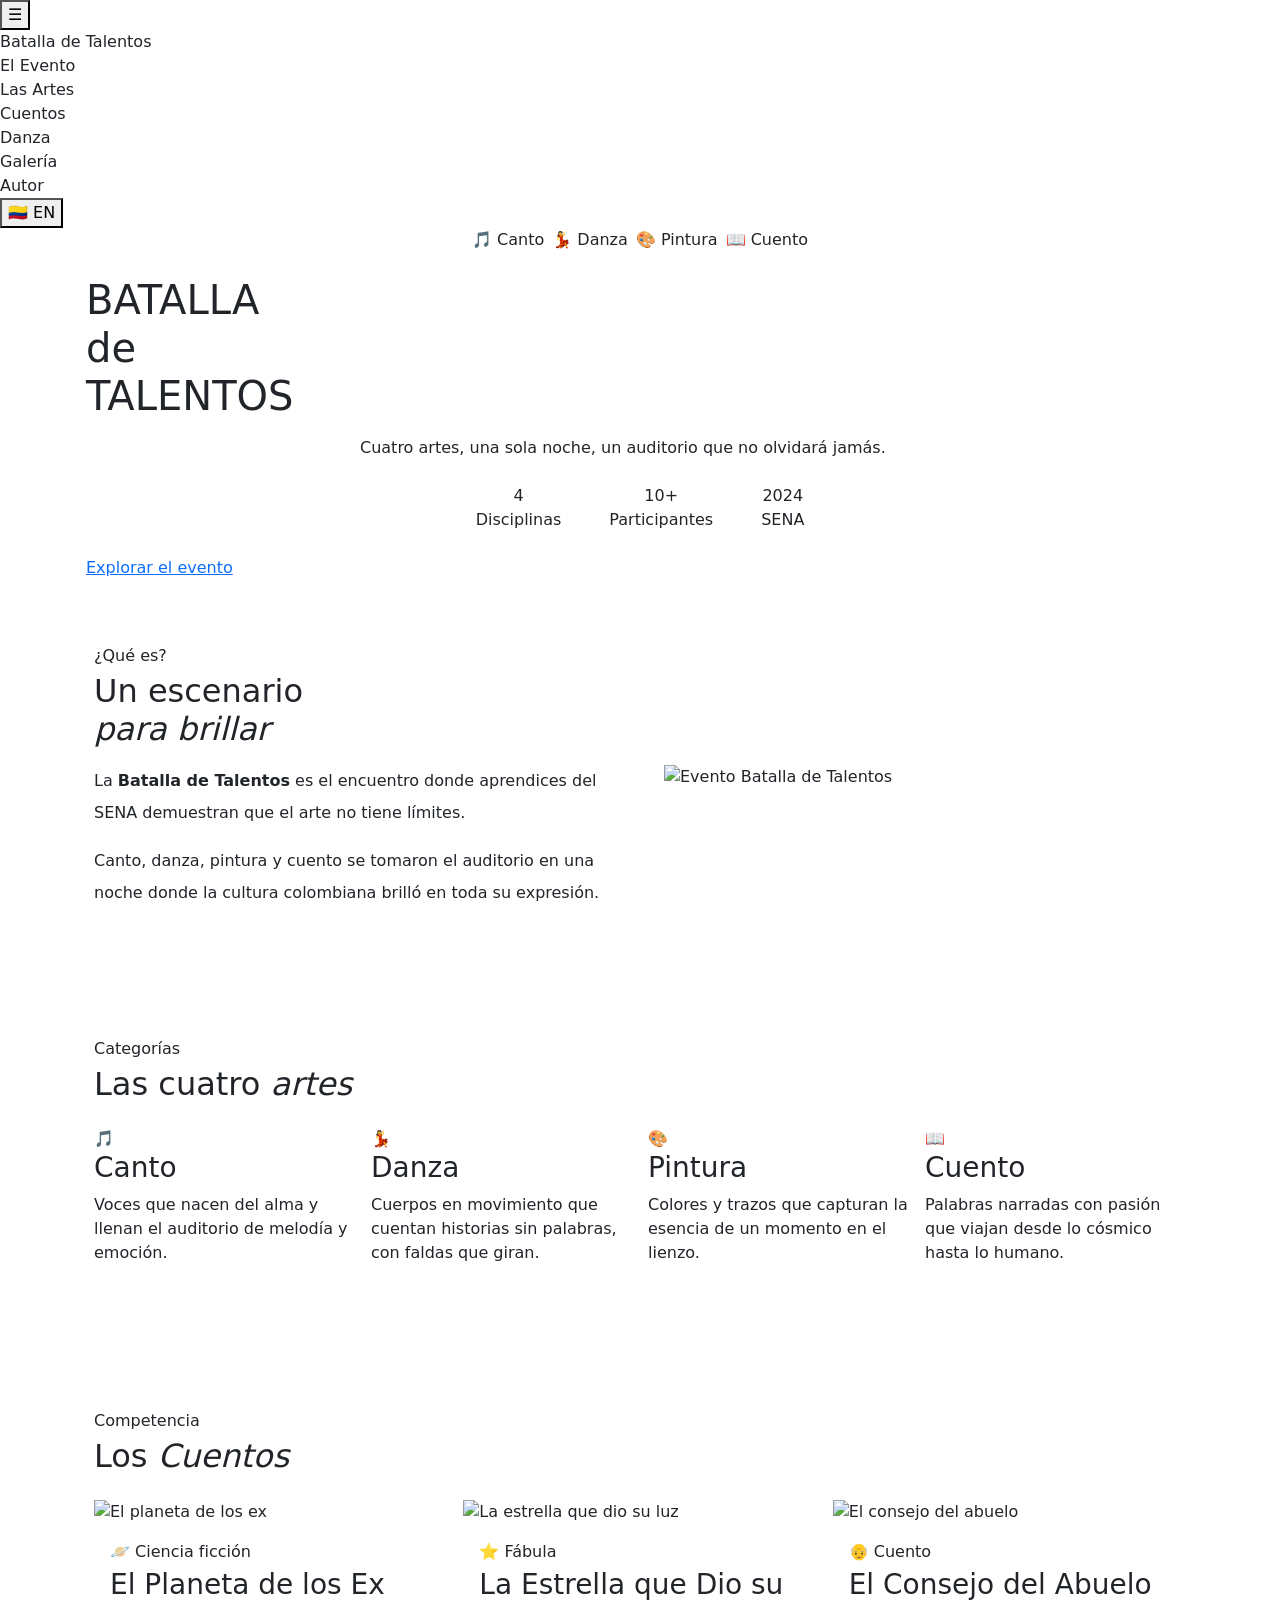
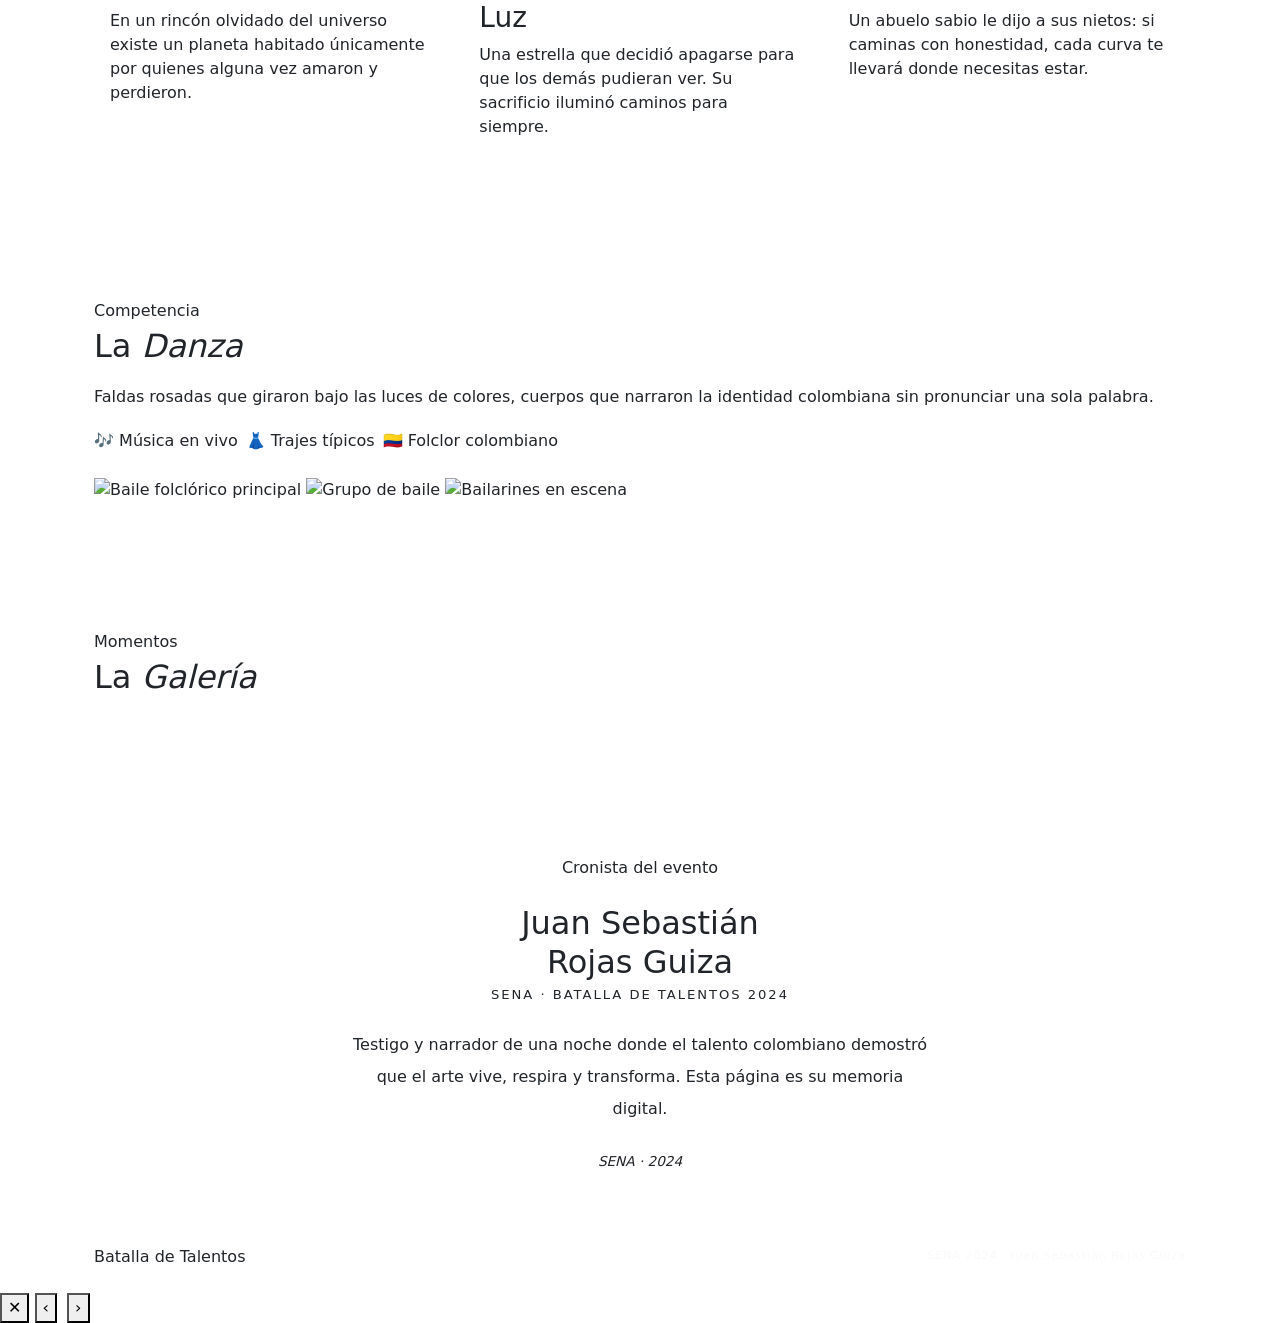
==== index.html @ c94a6a4c "Add initial HTML structure for Batalla de Talentos" ====
<!DOCTYPE html>
<html lang="es">
<head>
  <meta charset="UTF-8" />
  <meta name="viewport" content="width=device-width, initial-scale=1.0" />
  <title>Batalla de Talentos – SENA 2024</title>
  <link href="https://cdn.jsdelivr.net/npm/bootstrap@5.3.3/dist/css/bootstrap.min.css" rel="stylesheet">
  <link href="https://fonts.googleapis.com/css2?family=DM+Serif+Display:ital@0;1&family=DM+Sans:wght@300;400;500;600&display=swap" rel="stylesheet">
  <link rel="stylesheet" href="styles.css">
</head>
<body>

<!-- ══ BOTÓN HAMBURGUESA (móvil) ══ -->
<button class="sidebar-toggler" id="sidebarToggler" aria-label="Abrir menú">☰</button>

<!-- ══ SIDEBAR IZQUIERDO ══ -->
<aside class="sidebar" id="sidebar">
  <div class="sidebar-brand">Batalla <span>de</span> Talentos</div>
  <nav class="sidebar-nav">
    <a class="nav-link nc" href="#evento"><span class="dot"></span><span data-i18n="nav-evento">El Evento</span></a>
    <a class="nav-link nd" href="#artes"><span class="dot"></span><span data-i18n="nav-artes">Las Artes</span></a>
    <a class="nav-link nc" href="#cuentos"><span class="dot"></span><span data-i18n="nav-cuentos">Cuentos</span></a>
    <a class="nav-link nd" href="#baile"><span class="dot"></span><span data-i18n="nav-baile">Danza</span></a>
    <a class="nav-link np" href="#galeria"><span class="dot"></span><span data-i18n="nav-galeria">Galería</span></a>
    <a class="nav-link nc" href="#autor"><span class="dot"></span><span data-i18n="nav-autor">Autor</span></a>
  </nav>
  <!-- Botón de idioma al fondo del sidebar -->
  <button class="lang-btn" id="langBtn" title="Switch language">
    <span class="lang-flag">🇨🇴</span>
    <span class="lang-label" id="langLabel">EN</span>
  </button>
</aside>

<!-- ══ HERO ══ -->
<section class="hero">
  <div class="hero-blob blob-1"></div>
  <div class="hero-blob blob-2"></div>
  <div class="hero-blob blob-3"></div>
  <div class="hero-blob blob-4"></div>
  <div class="hero-inner container-xl px-3">
    <div class="hero-badges d-flex flex-wrap justify-content-center gap-2 mb-4">
      <span class="badge-art ba-canto">🎵 <span data-i18n="badge-canto">Canto</span></span>
      <span class="badge-art ba-danza">💃 <span data-i18n="badge-danza">Danza</span></span>
      <span class="badge-art ba-pintura">🎨 <span data-i18n="badge-pintura">Pintura</span></span>
      <span class="badge-art ba-cuento">📖 <span data-i18n="badge-cuento">Cuento</span></span>
    </div>
    <h1 class="hero-title mb-3">
      <span class="ht-batalla d-block" data-i18n="hero-batalla">BATALLA</span>
      <span class="ht-de d-block" data-i18n="hero-de">de</span>
      <span class="ht-talentos d-block" data-i18n="hero-talentos">TALENTOS</span>
    </h1>
    <p class="hero-sub mx-auto mb-4" style="max-width:560px;" data-i18n="hero-sub">
      Cuatro artes, una sola noche, un auditorio que no olvidará jamás.
    </p>
    <div class="d-flex justify-content-center gap-4 gap-md-5 flex-wrap mb-4">
      <div class="stat text-center">
        <div class="stat-num text-canto">4</div>
        <div class="stat-label" data-i18n="stat-disciplinas">Disciplinas</div>
      </div>
      <div class="stat text-center">
        <div class="stat-num text-danza">10+</div>
        <div class="stat-label" data-i18n="stat-participantes">Participantes</div>
      </div>
      <div class="stat text-center">
        <div class="stat-num text-cuento">2024</div>
        <div class="stat-label">SENA</div>
      </div>
    </div>
    <a href="#evento" class="btn-hero" data-i18n="btn-explorar">Explorar el evento</a>
  </div>
</section>

<!-- ══ EVENTO ══ -->
<section id="evento" class="bg-evento py-5 py-lg-6">
  <div class="container-xl px-3 px-md-4 py-3">
    <div class="stripe-wrap stripe-canto">
      <div class="stripe-bar"></div>
      <div class="flex-grow-1 min-w-0">
        <div class="row align-items-center g-4 g-lg-5">
          <div class="col-12 col-md-6">
            <p class="sec-label text-canto mb-1" data-i18n="evento-label">¿Qué es?</p>
            <h2 class="sec-title mb-3" data-i18n="evento-title">Un escenario<br><em class="text-canto">para brillar</em></h2>
            <p class="text-tinta lh-lg mb-3" data-i18n="evento-p1">La <strong class="text-papel">Batalla de Talentos</strong> es el encuentro donde aprendices del SENA demuestran que el arte no tiene límites.</p>
            <p class="text-tinta lh-lg mb-0" data-i18n="evento-p2">Canto, danza, pintura y cuento se tomaron el auditorio en una noche donde la cultura colombiana brilló en toda su expresión.</p>
          </div>
          <div class="col-12 col-md-6">
            <div class="about-img-wrap">
              <img id="about-img" src="" alt="Evento Batalla de Talentos" />
            </div>
          </div>
        </div>
      </div>
    </div>
  </div>
</section>

<div class="art-sep"></div>

<!-- ══ LAS 4 ARTES ══ -->
<section id="artes" class="bg-artes py-5 py-lg-6">
  <div class="container-xl px-3 px-md-4 py-3">
    <div class="stripe-wrap stripe-danza">
      <div class="stripe-bar"></div>
      <div class="flex-grow-1 min-w-0">
        <p class="sec-label text-danza mb-1" data-i18n="artes-label">Categorías</p>
        <h2 class="sec-title mb-4" data-i18n="artes-title">Las cuatro <em class="text-danza">artes</em></h2>
        <div class="row g-3">
          <div class="col-6 col-lg-3">
            <div class="arte-card ac-canto">
              <span class="arte-icon">🎵</span>
              <h3 class="text-canto" data-i18n="arte-canto-h">Canto</h3>
              <p data-i18n="arte-canto-p">Voces que nacen del alma y llenan el auditorio de melodía y emoción.</p>
            </div>
          </div>
          <div class="col-6 col-lg-3">
            <div class="arte-card ac-danza">
              <span class="arte-icon">💃</span>
              <h3 class="text-danza" data-i18n="arte-danza-h">Danza</h3>
              <p data-i18n="arte-danza-p">Cuerpos en movimiento que cuentan historias sin palabras, con faldas que giran.</p>
            </div>
          </div>
          <div class="col-6 col-lg-3">
            <div class="arte-card ac-pintura">
              <span class="arte-icon">🎨</span>
              <h3 class="text-pintura" data-i18n="arte-pintura-h">Pintura</h3>
              <p data-i18n="arte-pintura-p">Colores y trazos que capturan la esencia de un momento en el lienzo.</p>
            </div>
          </div>
          <div class="col-6 col-lg-3">
            <div class="arte-card ac-cuento">
              <span class="arte-icon">📖</span>
              <h3 class="text-cuento" data-i18n="arte-cuento-h">Cuento</h3>
              <p data-i18n="arte-cuento-p">Palabras narradas con pasión que viajan desde lo cósmico hasta lo humano.</p>
            </div>
          </div>
        </div>
      </div>
    </div>
  </div>
</section>

<div class="art-sep"></div>

<!-- ══ CUENTOS ══ -->
<section id="cuentos" class="bg-cuentos py-5 py-lg-6">
  <div class="container-xl px-3 px-md-4 py-3">
    <div class="stripe-wrap stripe-cuento">
      <div class="stripe-bar"></div>
      <div class="flex-grow-1 min-w-0">
        <p class="sec-label text-cuento mb-1" data-i18n="cuentos-label">Competencia</p>
        <h2 class="sec-title mb-4" data-i18n="cuentos-title">Los <em class="text-cuento">Cuentos</em></h2>
        <div class="row g-3">
          <div class="col-12 col-md-4">
            <div class="cuento-card h-100">
              <img id="c1" src="" alt="El planeta de los ex" />
              <div class="p-3">
                <div class="cuento-tag mb-1" data-i18n="c1-tag">🪐 Ciencia ficción</div>
                <h3 class="mb-2" data-i18n="c1-title">El Planeta de los Ex</h3>
                <p data-i18n="c1-p">En un rincón olvidado del universo existe un planeta habitado únicamente por quienes alguna vez amaron y perdieron.</p>
              </div>
            </div>
          </div>
          <div class="col-12 col-md-4">
            <div class="cuento-card h-100">
              <img id="c2" src="" alt="La estrella que dio su luz" />
              <div class="p-3">
                <div class="cuento-tag mb-1" data-i18n="c2-tag">⭐ Fábula</div>
                <h3 class="mb-2" data-i18n="c2-title">La Estrella que Dio su Luz</h3>
                <p data-i18n="c2-p">Una estrella que decidió apagarse para que los demás pudieran ver. Su sacrificio iluminó caminos para siempre.</p>
              </div>
            </div>
          </div>
          <div class="col-12 col-md-4">
            <div class="cuento-card h-100">
              <img id="c3" src="" alt="El consejo del abuelo" />
              <div class="p-3">
                <div class="cuento-tag mb-1" data-i18n="c3-tag">👴 Cuento</div>
                <h3 class="mb-2" data-i18n="c3-title">El Consejo del Abuelo</h3>
                <p data-i18n="c3-p">Un abuelo sabio le dijo a sus nietos: si caminas con honestidad, cada curva te llevará donde necesitas estar.</p>
              </div>
            </div>
          </div>
        </div>
      </div>
    </div>
  </div>
</section>

<div class="art-sep"></div>

<!-- ══ BAILE / DANZA ══ -->
<section id="baile" class="bg-baile py-5 py-lg-6">
  <div class="container-xl px-3 px-md-4 py-3">
    <div class="stripe-wrap stripe-danza">
      <div class="stripe-bar"></div>
      <div class="flex-grow-1 min-w-0">
        <p class="sec-label text-danza mb-1" data-i18n="baile-label">Competencia</p>
        <h2 class="sec-title mb-3" data-i18n="baile-title">La <em class="text-danza">Danza</em></h2>
        <p class="text-tinta lh-lg mb-3" data-i18n="baile-p">Faldas rosadas que giraron bajo las luces de colores, cuerpos que narraron la identidad colombiana sin pronunciar una sola palabra.</p>
        <div class="d-flex flex-wrap gap-2 mb-4">
          <span class="tag-art" data-i18n="baile-tag1">🎶 Música en vivo</span>
          <span class="tag-art" data-i18n="baile-tag2">👗 Trajes típicos</span>
          <span class="tag-art" data-i18n="baile-tag3">🇨🇴 Folclor colombiano</span>
        </div>
        <div class="baile-mosaic">
          <img class="bm-main" id="b1" src="" alt="Baile folclórico principal" />
          <img class="bm-sm"   id="b2" src="" alt="Grupo de baile" />
          <img class="bm-sm"   id="b3" src="" alt="Bailarines en escena" />
        </div>
      </div>
    </div>
  </div>
</section>

<div class="art-sep"></div>

<!-- ══ GALERÍA ══ -->
<section id="galeria" class="bg-galeria py-5 py-lg-6">
  <div class="container-xl px-3 px-md-4 py-3 mb-4">
    <div class="stripe-wrap stripe-pintura">
      <div class="stripe-bar"></div>
      <div class="flex-grow-1">
        <p class="sec-label text-pintura mb-1" data-i18n="galeria-label">Momentos</p>
        <h2 class="sec-title" data-i18n="galeria-title">La <em class="text-pintura">Galería</em></h2>
      </div>
    </div>
  </div>
  <div class="galeria-grid px-2 px-md-4" id="galeria-grid" style="max-width:1400px;margin:0 auto;"></div>
</section>

<div class="art-sep"></div>

<!-- ══ AUTOR ══ -->
<section id="autor" class="bg-autor py-5 py-lg-6 text-center">
  <div class="container-xl px-3">
    <div class="mx-auto" style="max-width:580px;">
      <div class="autor-palette mb-3">
        <div class="ap" style="background:var(--canto)"></div>
        <div class="ap" style="background:var(--danza)"></div>
        <div class="ap" style="background:var(--pintura)"></div>
        <div class="ap" style="background:var(--cuento)"></div>
      </div>
      <div class="autor-badge mb-4" data-i18n="autor-badge">Cronista del evento</div>
      <h2 class="autor-name mb-1">Juan Sebastián<br>Rojas Guiza</h2>
      <p class="text-canto mb-4" style="font-size:.82rem;letter-spacing:.15em;text-transform:uppercase;">SENA · Batalla de Talentos 2024</p>
      <p class="text-tinta lh-lg mb-4" data-i18n="autor-p">Testigo y narrador de una noche donde el talento colombiano demostró que el arte vive, respira y transforma. Esta página es su memoria digital.</p>
      <div class="autor-sep">
        <span class="as-line" style="background:var(--canto)"></span>
        <em class="font-display-italic text-tinta" style="font-size:.85rem;">SENA · 2024</em>
        <span class="as-line" style="background:var(--danza)"></span>
      </div>
    </div>
  </div>
</section>

<!-- ══ FOOTER ══ -->
<footer class="site-footer py-4">
  <div class="container-xl px-3 px-md-4 d-flex align-items-center justify-content-between flex-wrap gap-3">
    <span class="footer-logo">Batalla de Talentos</span>
    <div class="d-flex gap-2">
      <span class="footer-dot" style="background:var(--canto);opacity:.6"></span>
      <span class="footer-dot" style="background:var(--danza);opacity:.6"></span>
      <span class="footer-dot" style="background:var(--pintura);opacity:.6"></span>
      <span class="footer-dot" style="background:var(--cuento);opacity:.6"></span>
    </div>
    <span style="font-size:.7rem;color:rgba(232,224,213,.2);letter-spacing:.08em;">SENA 2024 · Juan Sebastián Rojas Guiza</span>
  </div>
</footer>

<!-- ══ LIGHTBOX ══ -->
<div class="lightbox" id="lightbox">
  <button class="lb-close" id="lb-close">✕</button>
  <button class="lb-nav lb-prev" id="lb-prev">‹</button>
  <img id="lb-img" src="" alt="" />
  <button class="lb-nav lb-next" id="lb-next">›</button>
</div>
  <script src="scripts.js"></script>
  <script>
    // Sidebar móvil
    const toggler = document.getElementById('sidebarToggler');
    const sidebar = document.getElementById('sidebar');
    toggler.addEventListener('click', () => sidebar.classList.toggle('open'));
    // Cierra el sidebar al hacer clic en un enlace (móvil)
    sidebar.querySelectorAll('.nav-link').forEach(link => {
      link.addEventListener('click', () => sidebar.classList.remove('open'));
    });
  </script>
</body>
  </html>
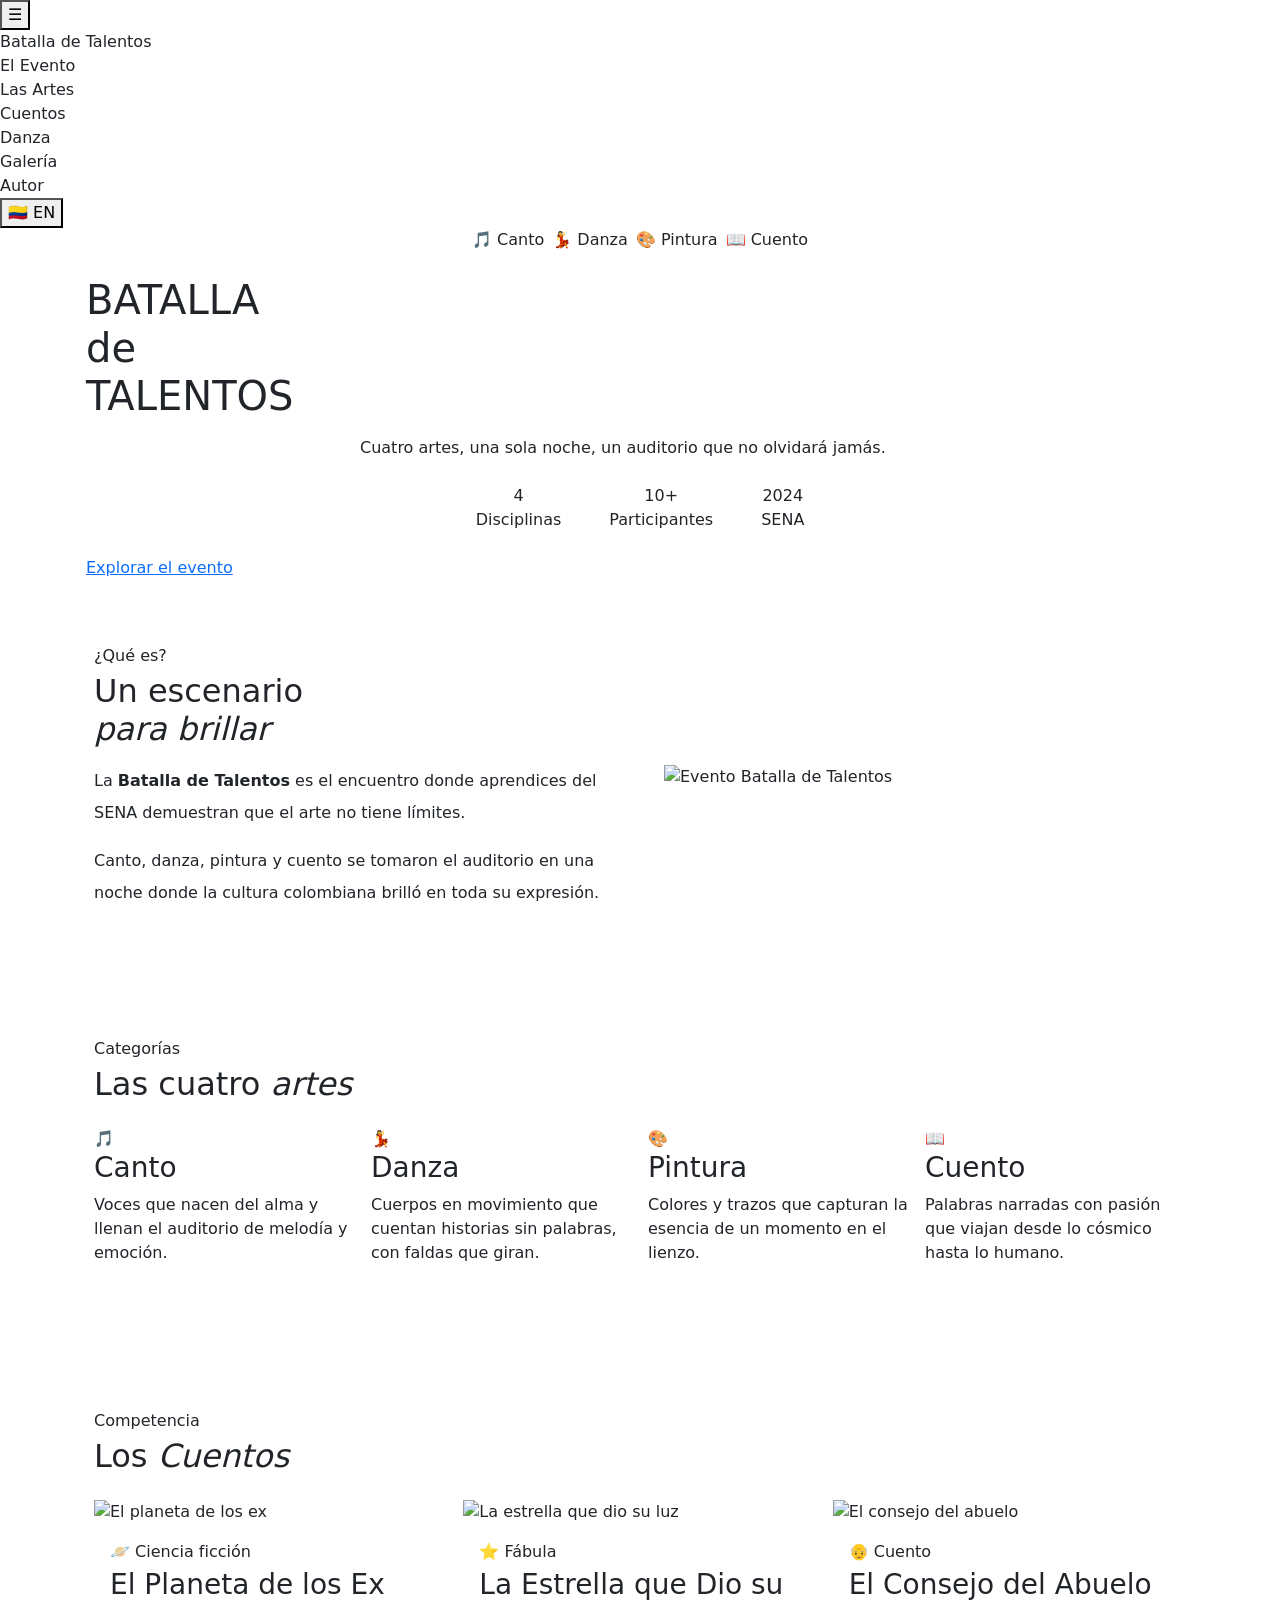
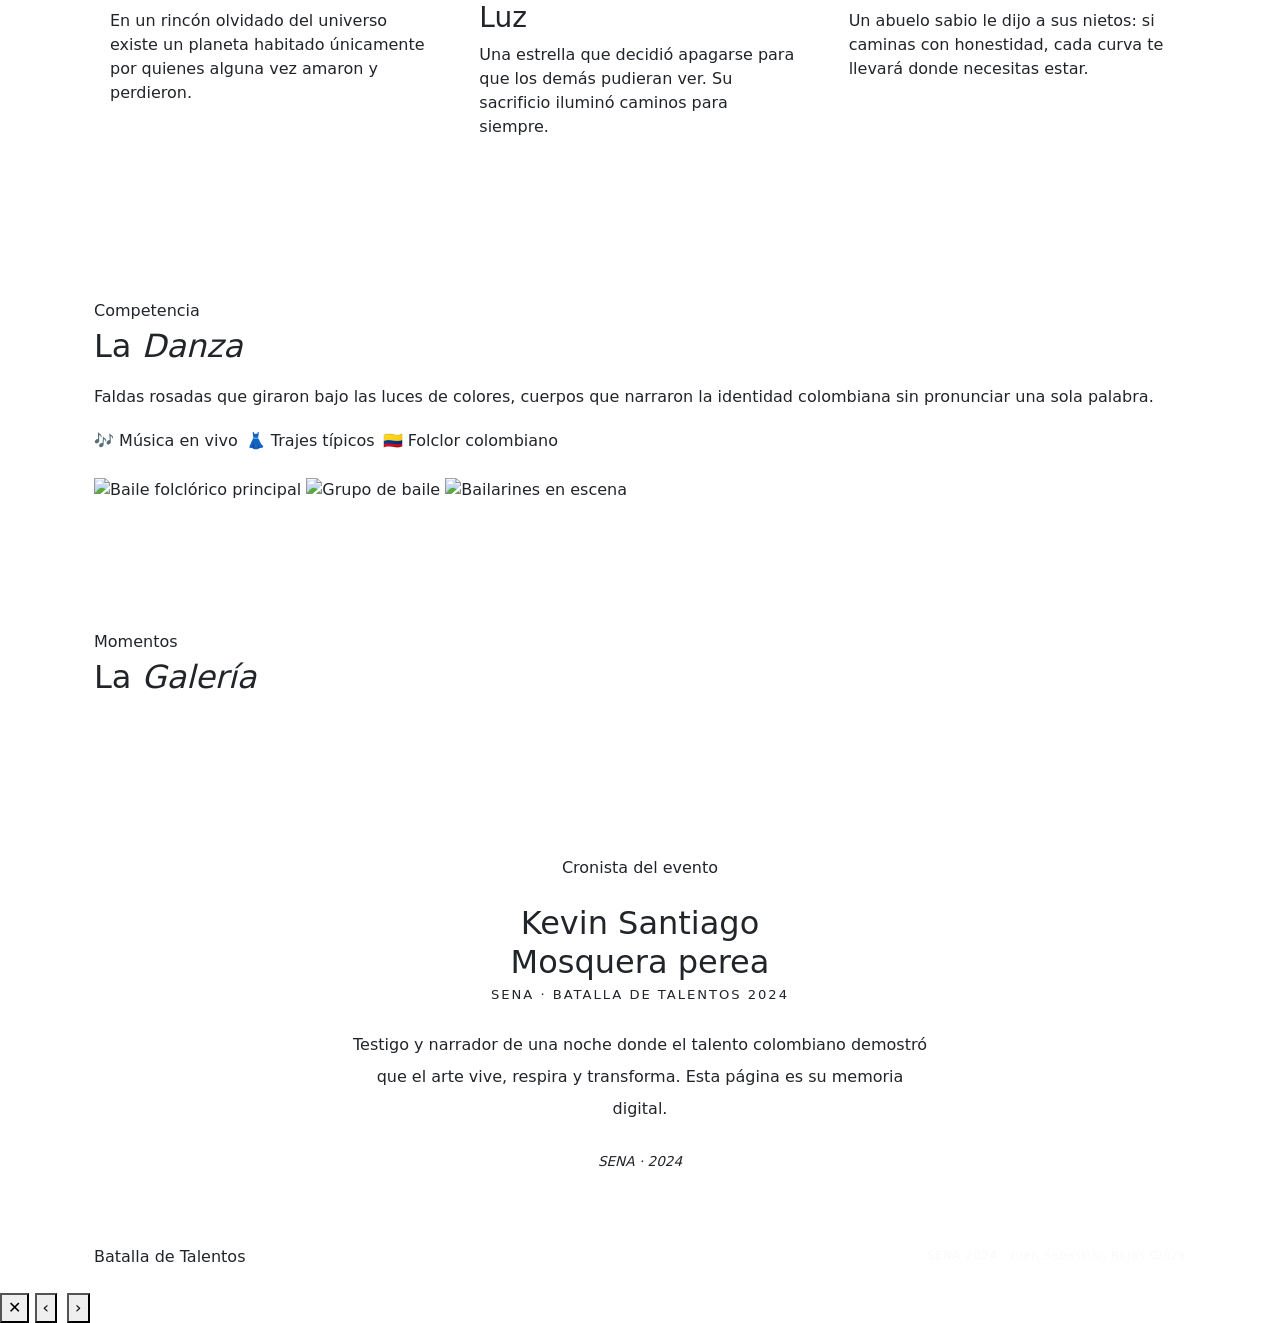
==== commit 8b536b46: "Replace 'Hello World' with 'Goodbye World'" ====
--- a/index.html
+++ b/index.html
@@ -6,7 +6,7 @@
   <title>Batalla de Talentos – SENA 2024</title>
   <link href="https://cdn.jsdelivr.net/npm/bootstrap@5.3.3/dist/css/bootstrap.min.css" rel="stylesheet">
   <link href="https://fonts.googleapis.com/css2?family=DM+Serif+Display:ital@0;1&family=DM+Sans:wght@300;400;500;600&display=swap" rel="stylesheet">
-  <link rel="stylesheet" href="styles.css">
+  <link rel="stylesheet" href="css\styles.css">
 </head>
 <body>
 
@@ -241,7 +241,7 @@
         <div class="ap" style="background:var(--cuento)"></div>
       </div>
       <div class="autor-badge mb-4" data-i18n="autor-badge">Cronista del evento</div>
-      <h2 class="autor-name mb-1">Juan Sebastián<br>Rojas Guiza</h2>
+      <h2 class="autor-name mb-1">Kevin Santiago<br>Mosquera perea</h2>
       <p class="text-canto mb-4" style="font-size:.82rem;letter-spacing:.15em;text-transform:uppercase;">SENA · Batalla de Talentos 2024</p>
       <p class="text-tinta lh-lg mb-4" data-i18n="autor-p">Testigo y narrador de una noche donde el talento colombiano demostró que el arte vive, respira y transforma. Esta página es su memoria digital.</p>
       <div class="autor-sep">
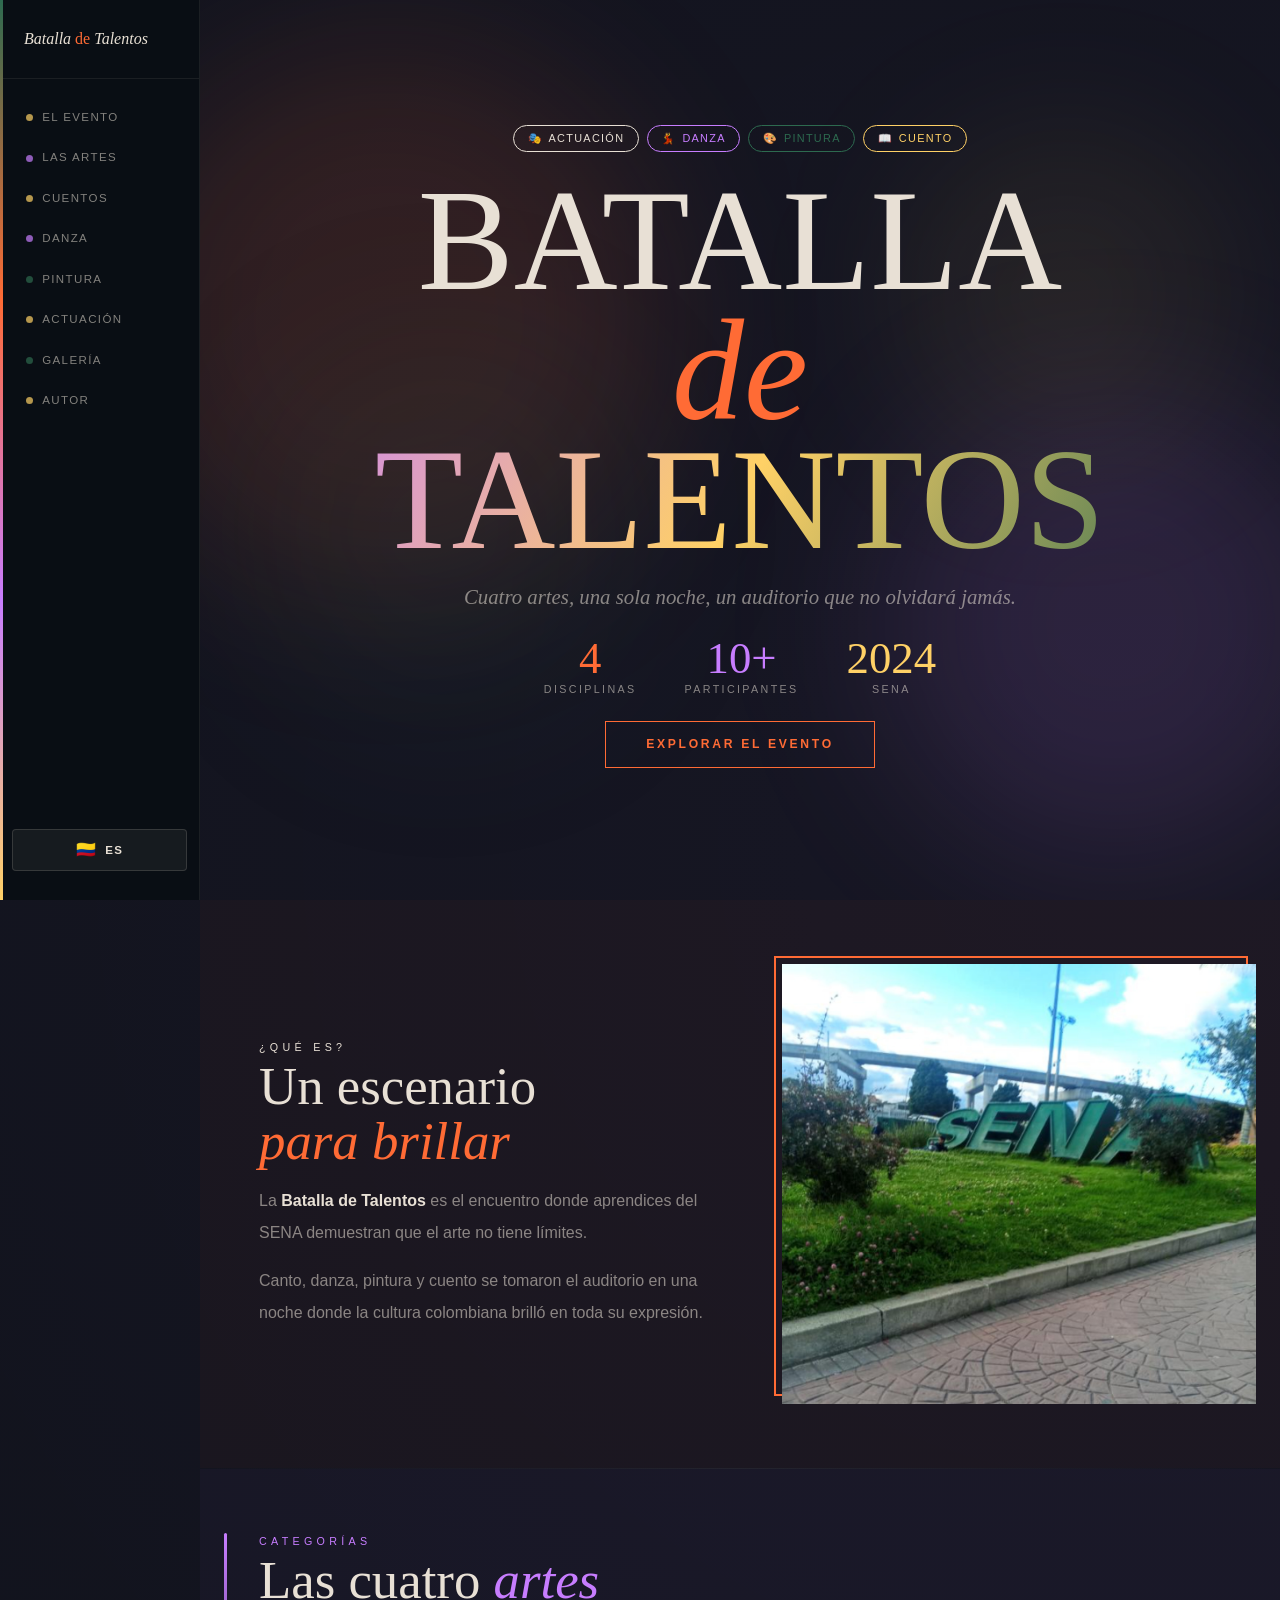
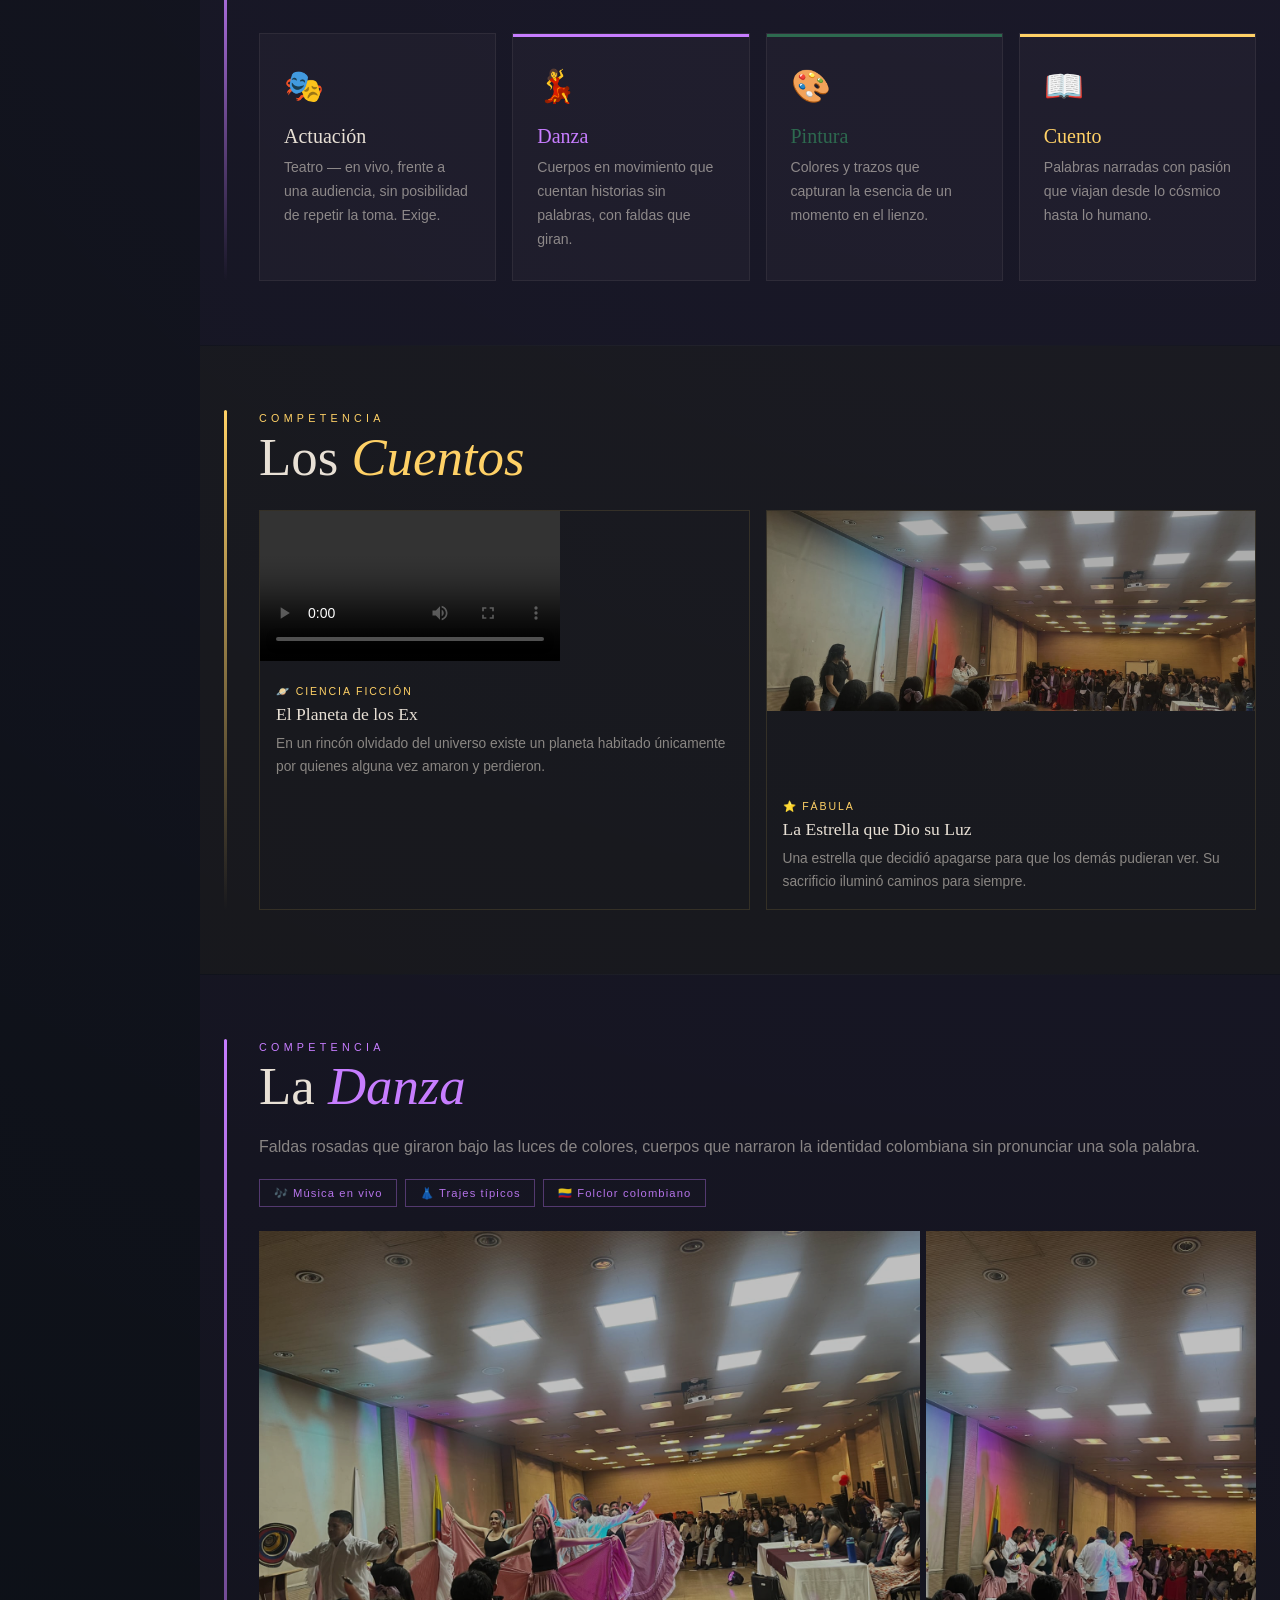
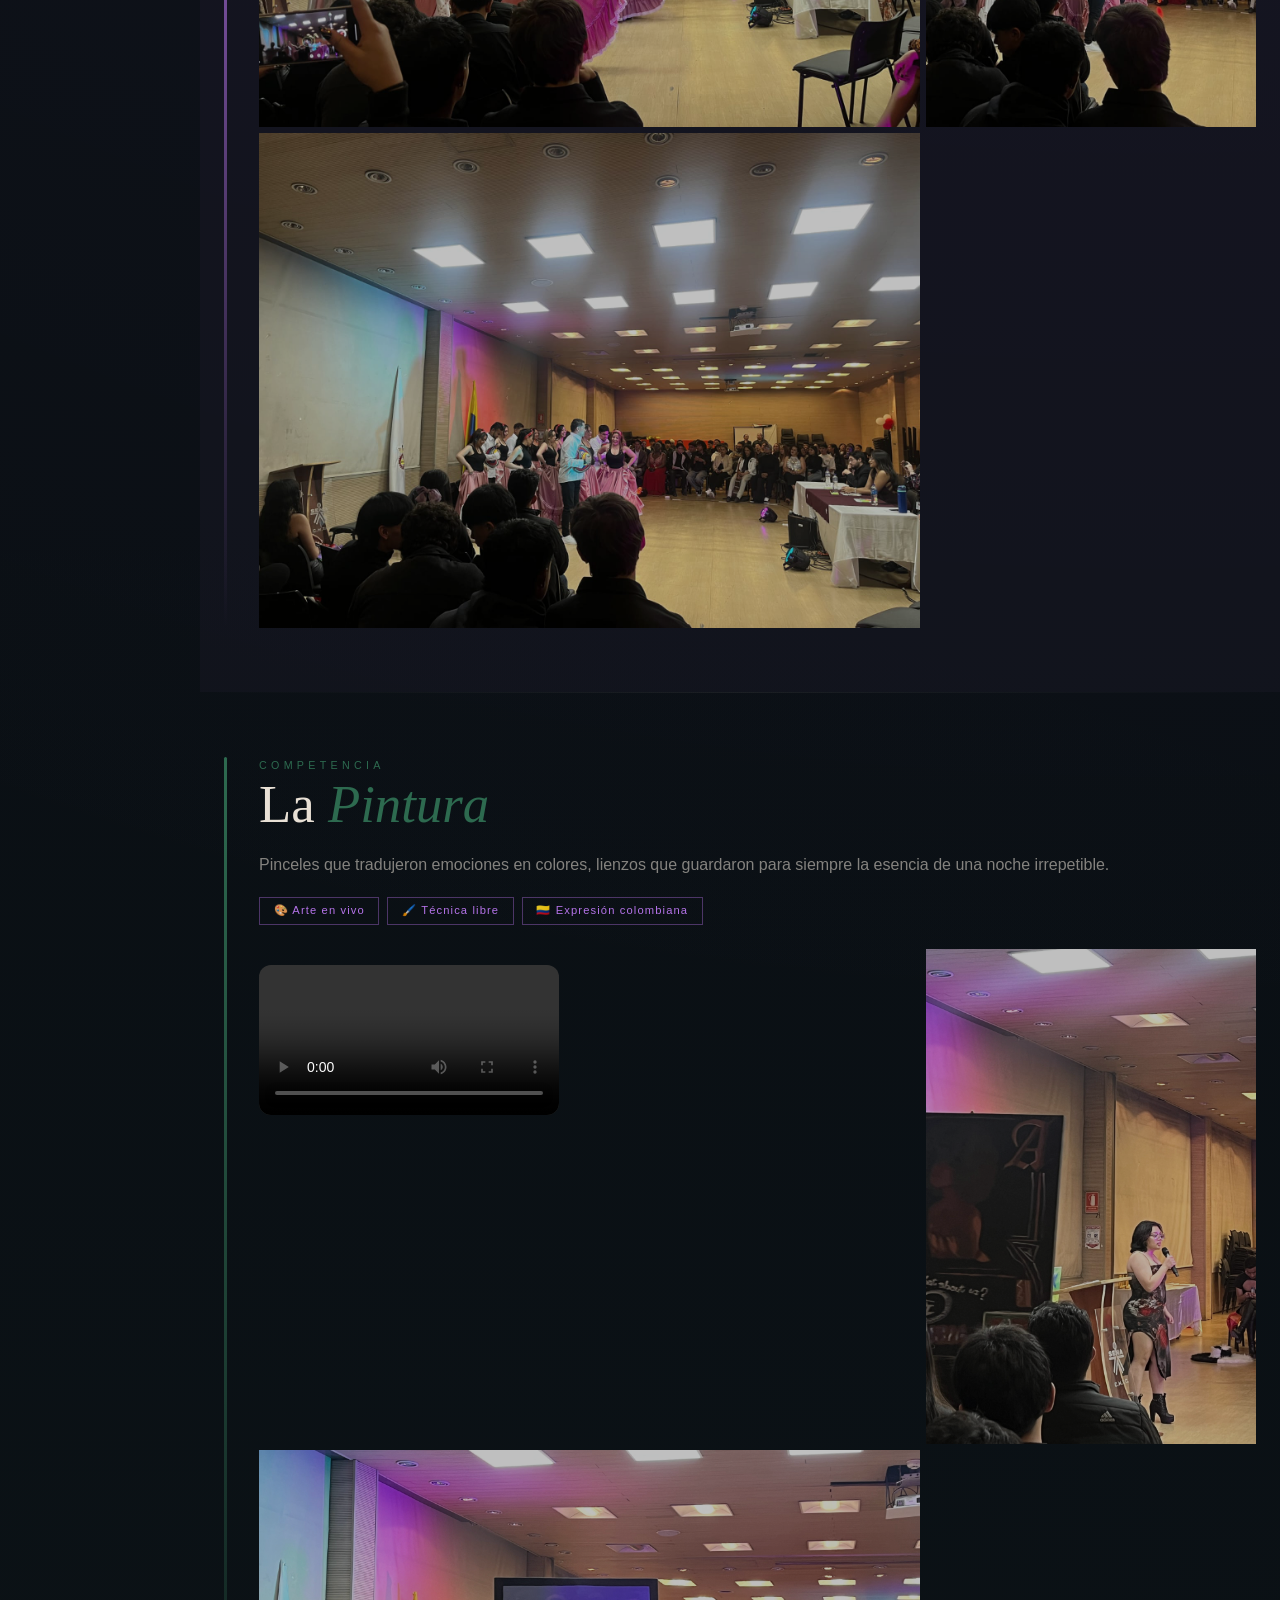
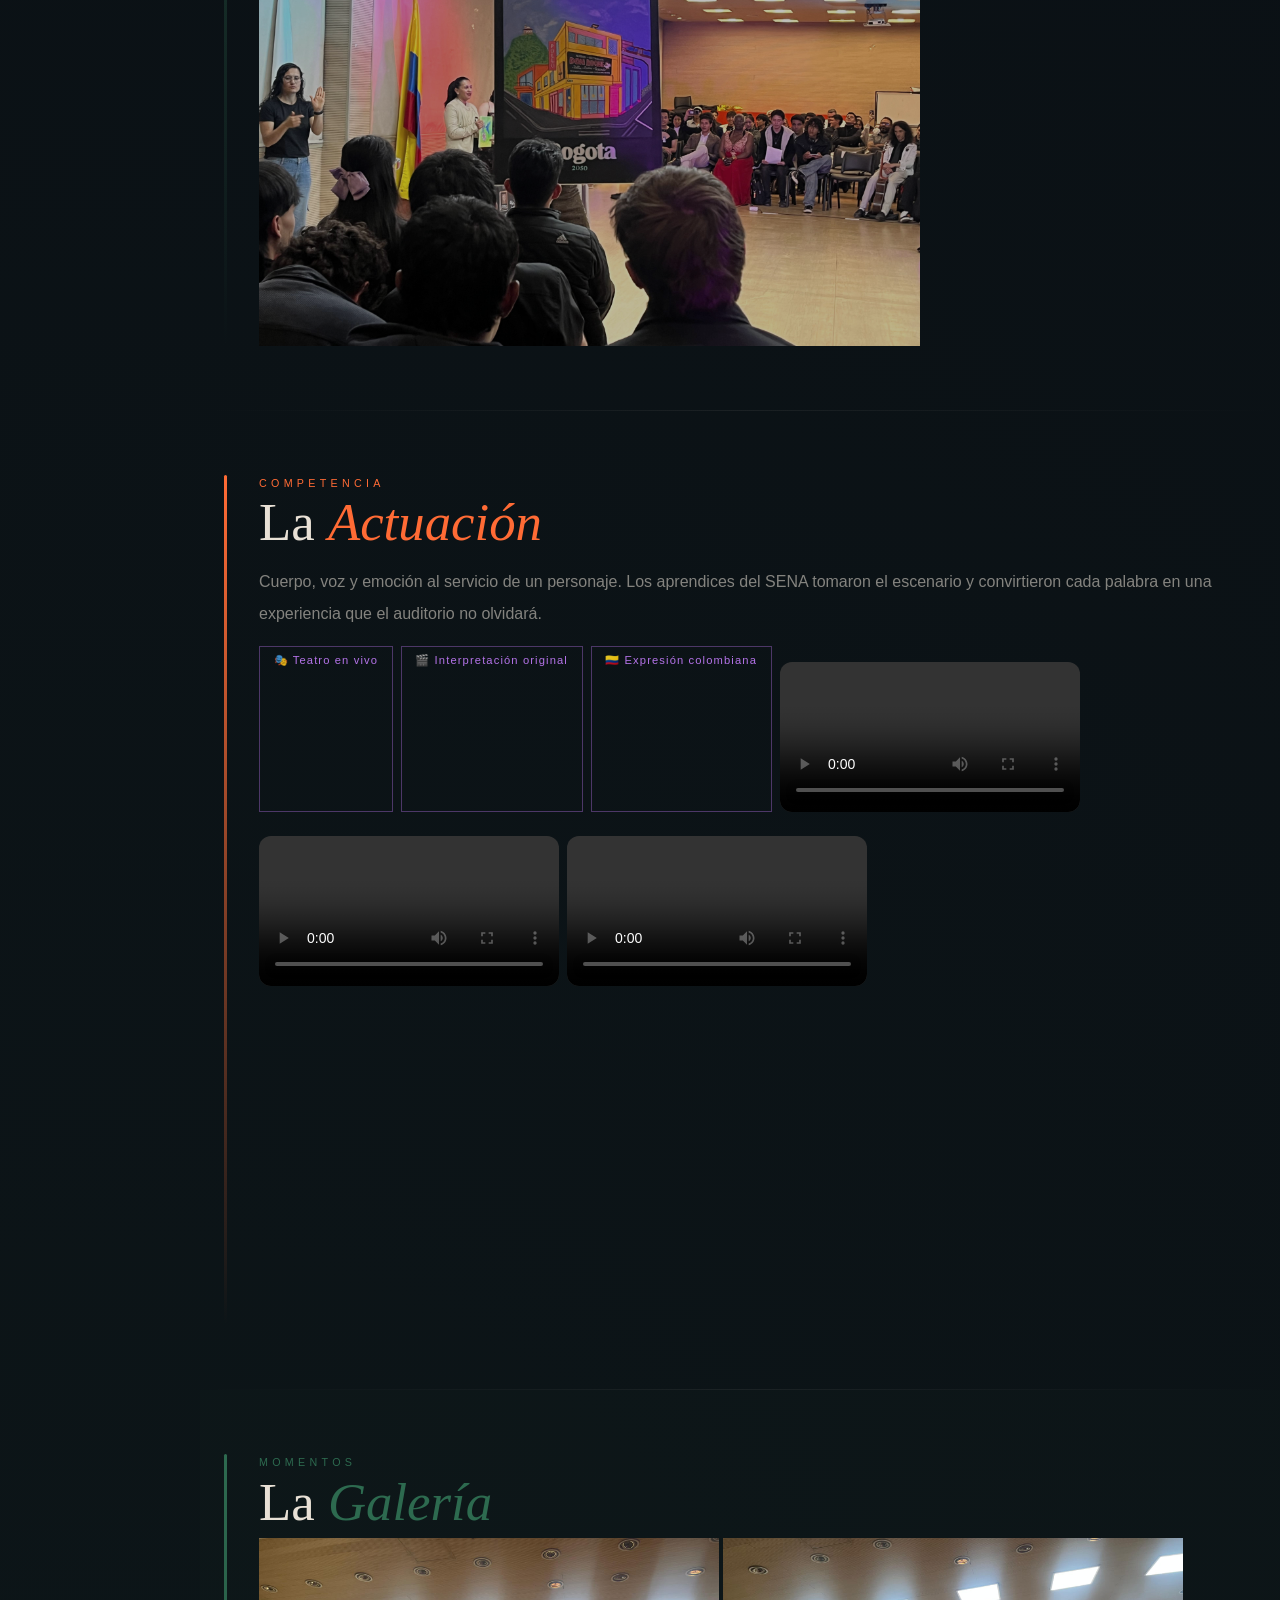
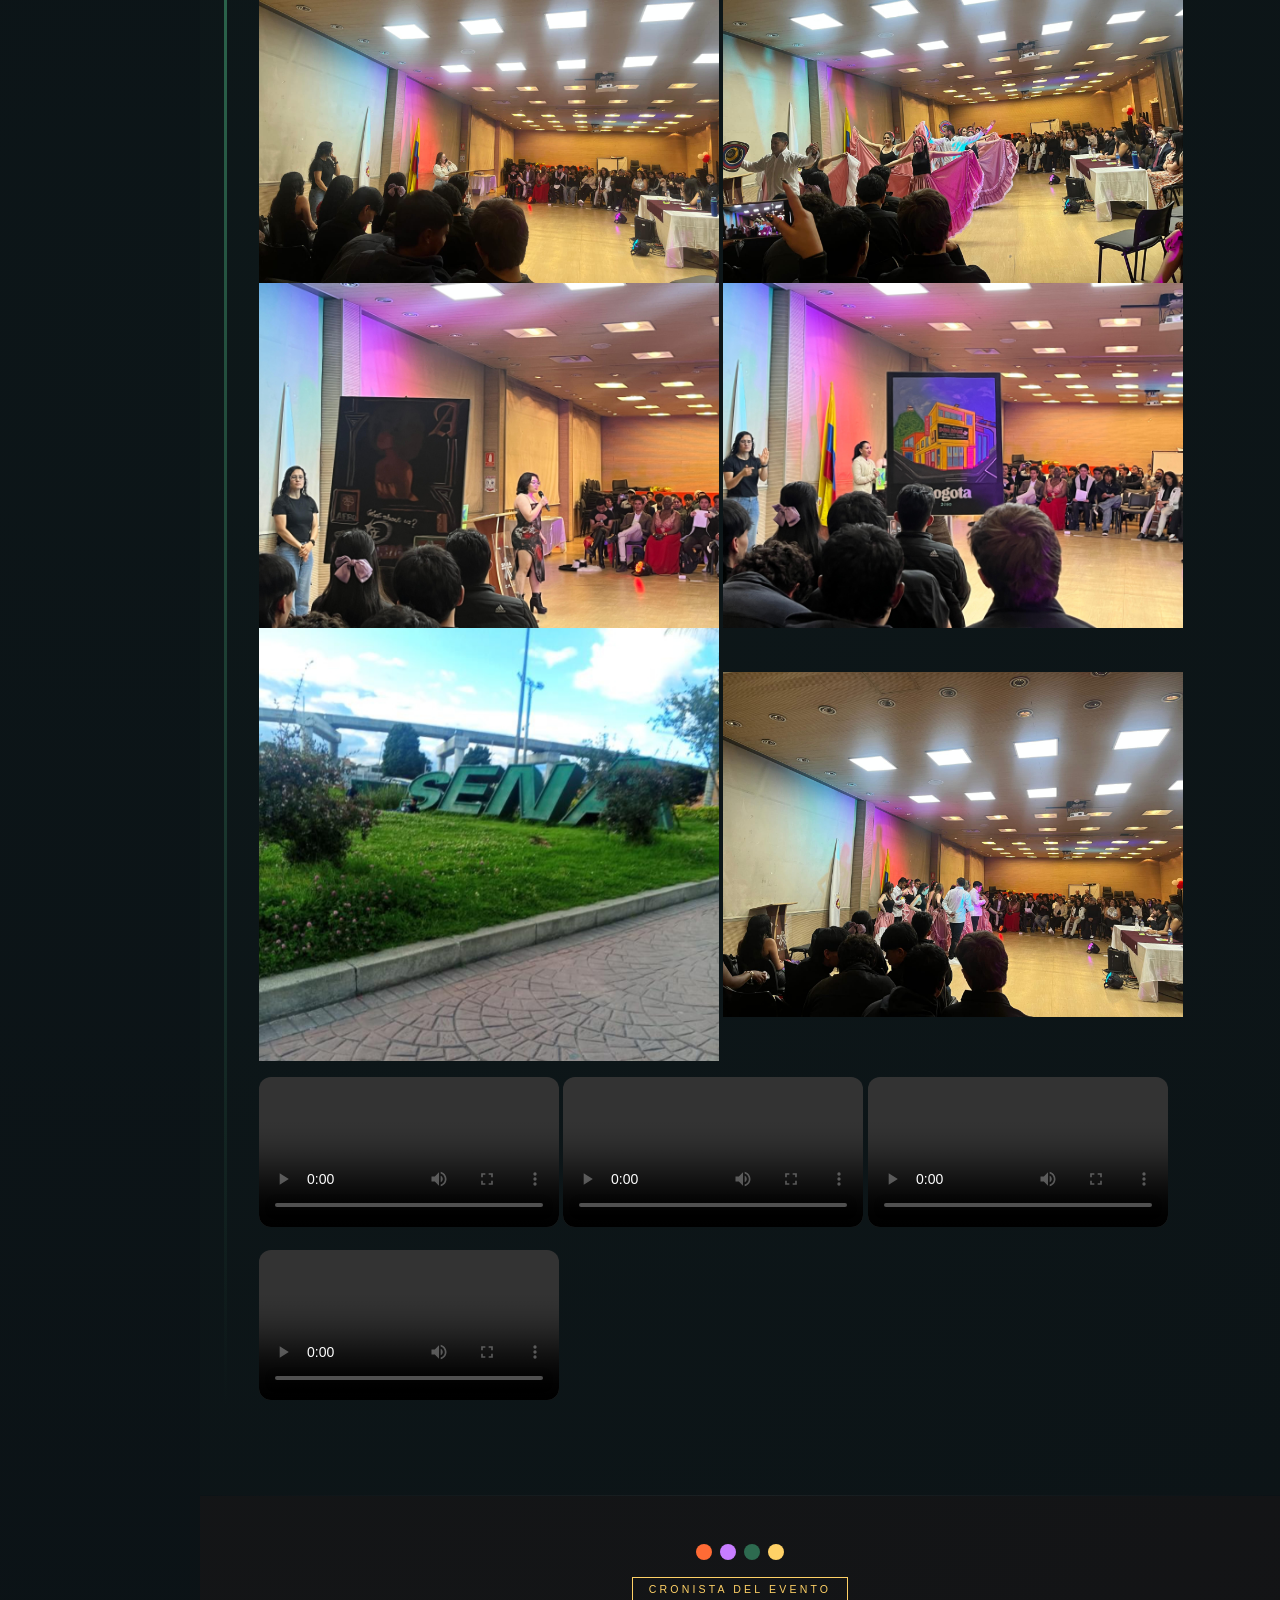
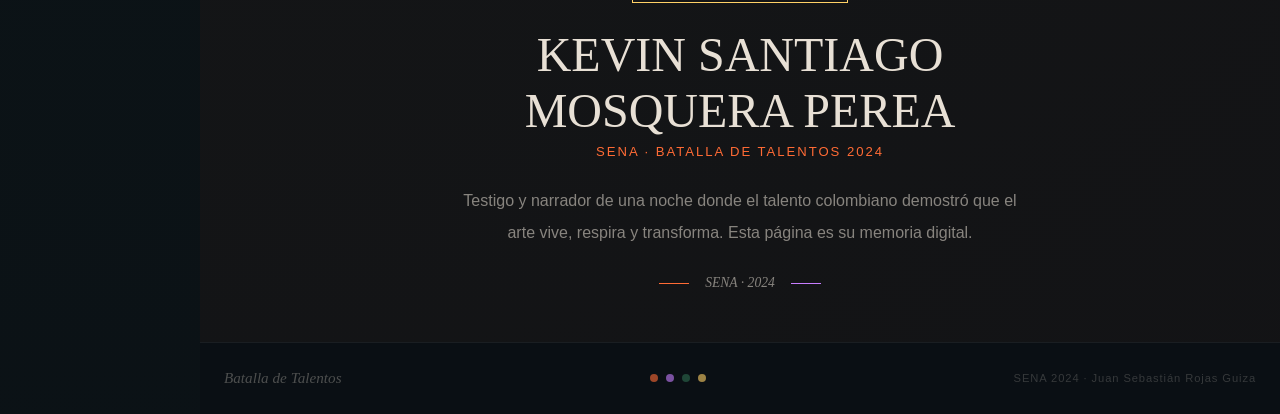
==== commit 25bcd82e: "cambio" ====
--- a/index.html
+++ b/index.html
@@ -1,289 +1,533 @@
-<!DOCTYPE html>
-<html lang="es">
-<head>
-  <meta charset="UTF-8" />
-  <meta name="viewport" content="width=device-width, initial-scale=1.0" />
-  <title>Batalla de Talentos – SENA 2024</title>
-  <link href="https://cdn.jsdelivr.net/npm/bootstrap@5.3.3/dist/css/bootstrap.min.css" rel="stylesheet">
-  <link href="https://fonts.googleapis.com/css2?family=DM+Serif+Display:ital@0;1&family=DM+Sans:wght@300;400;500;600&display=swap" rel="stylesheet">
-  <link rel="stylesheet" href="css\styles.css">
-</head>
-<body>
-
-<!-- ══ BOTÓN HAMBURGUESA (móvil) ══ -->
-<button class="sidebar-toggler" id="sidebarToggler" aria-label="Abrir menú">☰</button>
-
-<!-- ══ SIDEBAR IZQUIERDO ══ -->
-<aside class="sidebar" id="sidebar">
-  <div class="sidebar-brand">Batalla <span>de</span> Talentos</div>
-  <nav class="sidebar-nav">
-    <a class="nav-link nc" href="#evento"><span class="dot"></span><span data-i18n="nav-evento">El Evento</span></a>
-    <a class="nav-link nd" href="#artes"><span class="dot"></span><span data-i18n="nav-artes">Las Artes</span></a>
-    <a class="nav-link nc" href="#cuentos"><span class="dot"></span><span data-i18n="nav-cuentos">Cuentos</span></a>
-    <a class="nav-link nd" href="#baile"><span class="dot"></span><span data-i18n="nav-baile">Danza</span></a>
-    <a class="nav-link np" href="#galeria"><span class="dot"></span><span data-i18n="nav-galeria">Galería</span></a>
-    <a class="nav-link nc" href="#autor"><span class="dot"></span><span data-i18n="nav-autor">Autor</span></a>
-  </nav>
-  <!-- Botón de idioma al fondo del sidebar -->
-  <button class="lang-btn" id="langBtn" title="Switch language">
-    <span class="lang-flag">🇨🇴</span>
-    <span class="lang-label" id="langLabel">EN</span>
-  </button>
-</aside>
-
-<!-- ══ HERO ══ -->
-<section class="hero">
-  <div class="hero-blob blob-1"></div>
-  <div class="hero-blob blob-2"></div>
-  <div class="hero-blob blob-3"></div>
-  <div class="hero-blob blob-4"></div>
-  <div class="hero-inner container-xl px-3">
-    <div class="hero-badges d-flex flex-wrap justify-content-center gap-2 mb-4">
-      <span class="badge-art ba-canto">🎵 <span data-i18n="badge-canto">Canto</span></span>
-      <span class="badge-art ba-danza">💃 <span data-i18n="badge-danza">Danza</span></span>
-      <span class="badge-art ba-pintura">🎨 <span data-i18n="badge-pintura">Pintura</span></span>
-      <span class="badge-art ba-cuento">📖 <span data-i18n="badge-cuento">Cuento</span></span>
-    </div>
-    <h1 class="hero-title mb-3">
-      <span class="ht-batalla d-block" data-i18n="hero-batalla">BATALLA</span>
-      <span class="ht-de d-block" data-i18n="hero-de">de</span>
-      <span class="ht-talentos d-block" data-i18n="hero-talentos">TALENTOS</span>
-    </h1>
-    <p class="hero-sub mx-auto mb-4" style="max-width:560px;" data-i18n="hero-sub">
-      Cuatro artes, una sola noche, un auditorio que no olvidará jamás.
-    </p>
-    <div class="d-flex justify-content-center gap-4 gap-md-5 flex-wrap mb-4">
-      <div class="stat text-center">
-        <div class="stat-num text-canto">4</div>
-        <div class="stat-label" data-i18n="stat-disciplinas">Disciplinas</div>
-      </div>
-      <div class="stat text-center">
-        <div class="stat-num text-danza">10+</div>
-        <div class="stat-label" data-i18n="stat-participantes">Participantes</div>
-      </div>
-      <div class="stat text-center">
-        <div class="stat-num text-cuento">2024</div>
-        <div class="stat-label">SENA</div>
-      </div>
-    </div>
-    <a href="#evento" class="btn-hero" data-i18n="btn-explorar">Explorar el evento</a>
-  </div>
-</section>
-
-<!-- ══ EVENTO ══ -->
-<section id="evento" class="bg-evento py-5 py-lg-6">
-  <div class="container-xl px-3 px-md-4 py-3">
-    <div class="stripe-wrap stripe-canto">
-      <div class="stripe-bar"></div>
-      <div class="flex-grow-1 min-w-0">
-        <div class="row align-items-center g-4 g-lg-5">
-          <div class="col-12 col-md-6">
-            <p class="sec-label text-canto mb-1" data-i18n="evento-label">¿Qué es?</p>
-            <h2 class="sec-title mb-3" data-i18n="evento-title">Un escenario<br><em class="text-canto">para brillar</em></h2>
-            <p class="text-tinta lh-lg mb-3" data-i18n="evento-p1">La <strong class="text-papel">Batalla de Talentos</strong> es el encuentro donde aprendices del SENA demuestran que el arte no tiene límites.</p>
-            <p class="text-tinta lh-lg mb-0" data-i18n="evento-p2">Canto, danza, pintura y cuento se tomaron el auditorio en una noche donde la cultura colombiana brilló en toda su expresión.</p>
-          </div>
-          <div class="col-12 col-md-6">
-            <div class="about-img-wrap">
-              <img id="about-img" src="" alt="Evento Batalla de Talentos" />
-            </div>
-          </div>
-        </div>
-      </div>
-    </div>
-  </div>
-</section>
-
-<div class="art-sep"></div>
-
-<!-- ══ LAS 4 ARTES ══ -->
-<section id="artes" class="bg-artes py-5 py-lg-6">
-  <div class="container-xl px-3 px-md-4 py-3">
-    <div class="stripe-wrap stripe-danza">
-      <div class="stripe-bar"></div>
-      <div class="flex-grow-1 min-w-0">
-        <p class="sec-label text-danza mb-1" data-i18n="artes-label">Categorías</p>
-        <h2 class="sec-title mb-4" data-i18n="artes-title">Las cuatro <em class="text-danza">artes</em></h2>
-        <div class="row g-3">
-          <div class="col-6 col-lg-3">
-            <div class="arte-card ac-canto">
-              <span class="arte-icon">🎵</span>
-              <h3 class="text-canto" data-i18n="arte-canto-h">Canto</h3>
-              <p data-i18n="arte-canto-p">Voces que nacen del alma y llenan el auditorio de melodía y emoción.</p>
-            </div>
-          </div>
-          <div class="col-6 col-lg-3">
-            <div class="arte-card ac-danza">
-              <span class="arte-icon">💃</span>
-              <h3 class="text-danza" data-i18n="arte-danza-h">Danza</h3>
-              <p data-i18n="arte-danza-p">Cuerpos en movimiento que cuentan historias sin palabras, con faldas que giran.</p>
-            </div>
-          </div>
-          <div class="col-6 col-lg-3">
-            <div class="arte-card ac-pintura">
-              <span class="arte-icon">🎨</span>
-              <h3 class="text-pintura" data-i18n="arte-pintura-h">Pintura</h3>
-              <p data-i18n="arte-pintura-p">Colores y trazos que capturan la esencia de un momento en el lienzo.</p>
-            </div>
-          </div>
-          <div class="col-6 col-lg-3">
-            <div class="arte-card ac-cuento">
-              <span class="arte-icon">📖</span>
-              <h3 class="text-cuento" data-i18n="arte-cuento-h">Cuento</h3>
-              <p data-i18n="arte-cuento-p">Palabras narradas con pasión que viajan desde lo cósmico hasta lo humano.</p>
-            </div>
-          </div>
-        </div>
-      </div>
-    </div>
-  </div>
-</section>
-
-<div class="art-sep"></div>
-
-<!-- ══ CUENTOS ══ -->
-<section id="cuentos" class="bg-cuentos py-5 py-lg-6">
-  <div class="container-xl px-3 px-md-4 py-3">
-    <div class="stripe-wrap stripe-cuento">
-      <div class="stripe-bar"></div>
-      <div class="flex-grow-1 min-w-0">
-        <p class="sec-label text-cuento mb-1" data-i18n="cuentos-label">Competencia</p>
-        <h2 class="sec-title mb-4" data-i18n="cuentos-title">Los <em class="text-cuento">Cuentos</em></h2>
-        <div class="row g-3">
-          <div class="col-12 col-md-4">
-            <div class="cuento-card h-100">
-              <img id="c1" src="" alt="El planeta de los ex" />
-              <div class="p-3">
-                <div class="cuento-tag mb-1" data-i18n="c1-tag">🪐 Ciencia ficción</div>
-                <h3 class="mb-2" data-i18n="c1-title">El Planeta de los Ex</h3>
-                <p data-i18n="c1-p">En un rincón olvidado del universo existe un planeta habitado únicamente por quienes alguna vez amaron y perdieron.</p>
-              </div>
-            </div>
-          </div>
-          <div class="col-12 col-md-4">
-            <div class="cuento-card h-100">
-              <img id="c2" src="" alt="La estrella que dio su luz" />
-              <div class="p-3">
-                <div class="cuento-tag mb-1" data-i18n="c2-tag">⭐ Fábula</div>
-                <h3 class="mb-2" data-i18n="c2-title">La Estrella que Dio su Luz</h3>
-                <p data-i18n="c2-p">Una estrella que decidió apagarse para que los demás pudieran ver. Su sacrificio iluminó caminos para siempre.</p>
-              </div>
-            </div>
-          </div>
-          <div class="col-12 col-md-4">
-            <div class="cuento-card h-100">
-              <img id="c3" src="" alt="El consejo del abuelo" />
-              <div class="p-3">
-                <div class="cuento-tag mb-1" data-i18n="c3-tag">👴 Cuento</div>
-                <h3 class="mb-2" data-i18n="c3-title">El Consejo del Abuelo</h3>
-                <p data-i18n="c3-p">Un abuelo sabio le dijo a sus nietos: si caminas con honestidad, cada curva te llevará donde necesitas estar.</p>
-              </div>
-            </div>
-          </div>
-        </div>
-      </div>
-    </div>
-  </div>
-</section>
-
-<div class="art-sep"></div>
-
-<!-- ══ BAILE / DANZA ══ -->
-<section id="baile" class="bg-baile py-5 py-lg-6">
-  <div class="container-xl px-3 px-md-4 py-3">
-    <div class="stripe-wrap stripe-danza">
-      <div class="stripe-bar"></div>
-      <div class="flex-grow-1 min-w-0">
-        <p class="sec-label text-danza mb-1" data-i18n="baile-label">Competencia</p>
-        <h2 class="sec-title mb-3" data-i18n="baile-title">La <em class="text-danza">Danza</em></h2>
-        <p class="text-tinta lh-lg mb-3" data-i18n="baile-p">Faldas rosadas que giraron bajo las luces de colores, cuerpos que narraron la identidad colombiana sin pronunciar una sola palabra.</p>
-        <div class="d-flex flex-wrap gap-2 mb-4">
-          <span class="tag-art" data-i18n="baile-tag1">🎶 Música en vivo</span>
-          <span class="tag-art" data-i18n="baile-tag2">👗 Trajes típicos</span>
-          <span class="tag-art" data-i18n="baile-tag3">🇨🇴 Folclor colombiano</span>
-        </div>
-        <div class="baile-mosaic">
-          <img class="bm-main" id="b1" src="" alt="Baile folclórico principal" />
-          <img class="bm-sm"   id="b2" src="" alt="Grupo de baile" />
-          <img class="bm-sm"   id="b3" src="" alt="Bailarines en escena" />
-        </div>
-      </div>
-    </div>
-  </div>
-</section>
-
-<div class="art-sep"></div>
-
-<!-- ══ GALERÍA ══ -->
-<section id="galeria" class="bg-galeria py-5 py-lg-6">
-  <div class="container-xl px-3 px-md-4 py-3 mb-4">
-    <div class="stripe-wrap stripe-pintura">
-      <div class="stripe-bar"></div>
-      <div class="flex-grow-1">
-        <p class="sec-label text-pintura mb-1" data-i18n="galeria-label">Momentos</p>
-        <h2 class="sec-title" data-i18n="galeria-title">La <em class="text-pintura">Galería</em></h2>
-      </div>
-    </div>
-  </div>
-  <div class="galeria-grid px-2 px-md-4" id="galeria-grid" style="max-width:1400px;margin:0 auto;"></div>
-</section>
-
-<div class="art-sep"></div>
-
-<!-- ══ AUTOR ══ -->
-<section id="autor" class="bg-autor py-5 py-lg-6 text-center">
-  <div class="container-xl px-3">
-    <div class="mx-auto" style="max-width:580px;">
-      <div class="autor-palette mb-3">
-        <div class="ap" style="background:var(--canto)"></div>
-        <div class="ap" style="background:var(--danza)"></div>
-        <div class="ap" style="background:var(--pintura)"></div>
-        <div class="ap" style="background:var(--cuento)"></div>
-      </div>
-      <div class="autor-badge mb-4" data-i18n="autor-badge">Cronista del evento</div>
-      <h2 class="autor-name mb-1">Kevin Santiago<br>Mosquera perea</h2>
-      <p class="text-canto mb-4" style="font-size:.82rem;letter-spacing:.15em;text-transform:uppercase;">SENA · Batalla de Talentos 2024</p>
-      <p class="text-tinta lh-lg mb-4" data-i18n="autor-p">Testigo y narrador de una noche donde el talento colombiano demostró que el arte vive, respira y transforma. Esta página es su memoria digital.</p>
-      <div class="autor-sep">
-        <span class="as-line" style="background:var(--canto)"></span>
-        <em class="font-display-italic text-tinta" style="font-size:.85rem;">SENA · 2024</em>
-        <span class="as-line" style="background:var(--danza)"></span>
-      </div>
-    </div>
-  </div>
-</section>
-
-<!-- ══ FOOTER ══ -->
-<footer class="site-footer py-4">
-  <div class="container-xl px-3 px-md-4 d-flex align-items-center justify-content-between flex-wrap gap-3">
-    <span class="footer-logo">Batalla de Talentos</span>
-    <div class="d-flex gap-2">
-      <span class="footer-dot" style="background:var(--canto);opacity:.6"></span>
-      <span class="footer-dot" style="background:var(--danza);opacity:.6"></span>
-      <span class="footer-dot" style="background:var(--pintura);opacity:.6"></span>
-      <span class="footer-dot" style="background:var(--cuento);opacity:.6"></span>
-    </div>
-    <span style="font-size:.7rem;color:rgba(232,224,213,.2);letter-spacing:.08em;">SENA 2024 · Juan Sebastián Rojas Guiza</span>
-  </div>
-</footer>
-
-<!-- ══ LIGHTBOX ══ -->
-<div class="lightbox" id="lightbox">
-  <button class="lb-close" id="lb-close">✕</button>
-  <button class="lb-nav lb-prev" id="lb-prev">‹</button>
-  <img id="lb-img" src="" alt="" />
-  <button class="lb-nav lb-next" id="lb-next">›</button>
-</div>
-  <script src="scripts.js"></script>
-  <script>
-    // Sidebar móvil
-    const toggler = document.getElementById('sidebarToggler');
-    const sidebar = document.getElementById('sidebar');
-    toggler.addEventListener('click', () => sidebar.classList.toggle('open'));
-    // Cierra el sidebar al hacer clic en un enlace (móvil)
-    sidebar.querySelectorAll('.nav-link').forEach(link => {
-      link.addEventListener('click', () => sidebar.classList.remove('open'));
-    });
-  </script>
-</body>
-  </html>
+<!DOCTYPE html>
+<html lang="es">
+<head>
+  <meta charset="UTF-8" />
+  <meta name="viewport" content="width=device-width, initial-scale=1.0" />
+  <title>Batalla de Talentos – SENA 2024</title>
+  <link href="https://cdn.jsdelivr.net/npm/bootstrap@5.3.3/dist/css/bootstrap.min.css" rel="stylesheet">
+  <link href="https://fonts.googleapis.com/css2?family=DM+Serif+Display:ital@0;1&family=DM+Sans:wght@300;400;500;600&display=swap" rel="stylesheet">
+  <link rel="stylesheet" href="css/styles.css">
+</head>
+<body>
+
+<!-- ══ BOTÓN HAMBURGUESA (móvil) ══ -->
+<button class="sidebar-toggler" id="sidebarToggler" aria-label="Abrir menú">☰</button>
+
+<!-- ══ SIDEBAR IZQUIERDO ══ -->
+<aside class="sidebar" id="sidebar">
+  <div class="sidebar-brand">Batalla <span>de</span> Talentos</div>
+  <nav class="sidebar-nav">
+    <a class="nav-link nc" href="#evento"><span class="dot"></span><span data-i18n="nav-evento">El Evento</span></a>
+    <a class="nav-link nd" href="#artes"><span class="dot"></span><span data-i18n="nav-artes">Las Artes</span></a>
+    <a class="nav-link nc" href="#cuentos"><span class="dot"></span><span data-i18n="nav-cuentos">Cuentos</span></a>
+    <a class="nav-link nd" href="#baile"><span class="dot"></span><span data-i18n="nav-baile">Danza</span></a>
+    <a class="nav-link np" href="#pintura"><span class="dot"></span><span data-i18n="nav-pintura">Pintura</span></a>
+    <a class="nav-link nc" href="#actuacion"><span class="dot"></span><span data-i18n="nav-actuacion">Actuación</span></a>
+    <a class="nav-link np" href="#galeria"><span class="dot"></span><span data-i18n="nav-galeria">Galería</span></a>
+    <a class="nav-link nc" href="#autor"><span class="dot"></span><span data-i18n="nav-autor">Autor</span></a>
+  </nav>
+  <button class="lang-btn" id="langBtn" title="Switch language">
+    <span class="lang-flag">🇨🇴</span>
+    <span class="lang-label" id="langLabel">ES</span>
+  </button>
+</aside>
+
+<!-- ══ HERO ══ -->
+<section class="hero">
+  <div class="hero-blob blob-1"></div>
+  <div class="hero-blob blob-2"></div>
+  <div class="hero-blob blob-3"></div>
+  <div class="hero-blob blob-4"></div>
+  <div class="hero-inner container-xl px-3">
+    <div class="hero-badges d-flex flex-wrap justify-content-center gap-2 mb-4">
+      <span class="badge-art ba-actuacion">🎭 <span data-i18n="badge-actuacion">Actuación</span></span>
+      <span class="badge-art ba-danza">💃 <span data-i18n="badge-danza">Danza</span></span>
+      <span class="badge-art ba-pintura">🎨 <span data-i18n="badge-pintura">Pintura</span></span>
+      <span class="badge-art ba-cuento">📖 <span data-i18n="badge-cuento">Cuento</span></span>
+    </div>
+    <h1 class="hero-title mb-3">
+      <span class="ht-batalla d-block" data-i18n="hero-batalla">BATALLA</span>
+      <span class="ht-de d-block" data-i18n="hero-de">de</span>
+      <span class="ht-talentos d-block" data-i18n="hero-talentos">TALENTOS</span>
+    </h1>
+    <p class="hero-sub mx-auto mb-4" style="max-width:560px;" data-i18n="hero-sub">
+      Cuatro artes, una sola noche, un auditorio que no olvidará jamás.
+    </p>
+    <div class="d-flex justify-content-center gap-4 gap-md-5 flex-wrap mb-4">
+      <div class="stat text-center">
+        <div class="stat-num text-canto">4</div>
+        <div class="stat-label" data-i18n="stat-disciplinas">Disciplinas</div>
+      </div>
+      <div class="stat text-center">
+        <div class="stat-num text-danza">10+</div>
+        <div class="stat-label" data-i18n="stat-participantes">Participantes</div>
+      </div>
+      <div class="stat text-center">
+        <div class="stat-num text-cuento">2024</div>
+        <div class="stat-label">SENA</div>
+      </div>
+    </div>
+    <a href="#evento" class="btn-hero" data-i18n="btn-explorar">Explorar el evento</a>
+  </div>
+</section>
+
+<!-- ══ EVENTO ══ -->
+<section id="evento" class="bg-evento py-5 py-lg-6">
+  <div class="container-xl px-3 px-md-4 py-3">
+    <div class="stripe-wrap stripe-actuacion">
+      <div class="stripe-bar"></div>
+      <div class="flex-grow-1 min-w-0">
+        <div class="row align-items-center g-4 g-lg-5">
+          <div class="col-12 col-md-6">
+            <p class="sec-label text-actuacion mb-1" data-i18n="evento-label">¿Qué es?</p>
+            <h2 class="sec-title mb-3" data-i18n="evento-title">Un escenario<br><em class="text-actuacion">para brillar</em></h2>
+            <p class="text-tinta lh-lg mb-3" data-i18n="evento-p1">La <strong class="text-papel">Batalla de Talentos</strong> es el encuentro donde aprendices del SENA demuestran que el arte no tiene límites.</p>
+            <p class="text-tinta lh-lg mb-0" data-i18n="evento-p2">Canto, danza, pintura y cuento se tomaron el auditorio en una noche donde la culture colombiana brilló en toda su expresión.</p>
+          </div>
+          <div class="col-12 col-md-6">
+            <div class="about-img-wrap">
+             <img src="img/SENA.jpeg" alt="SENA" />
+            </div>
+          </div>
+        </div>
+      </div>
+    </div>
+  </div>
+</section>
+
+<div class="art-sep"></div>
+
+<!-- ══ LAS 4 ARTES ══ -->
+<section id="artes" class="bg-artes py-5 py-lg-6">
+  <div class="container-xl px-3 px-md-4 py-3">
+    <div class="stripe-wrap stripe-danza">
+      <div class="stripe-bar"></div>
+      <div class="flex-grow-1 min-w-0">
+        <p class="sec-label text-danza mb-1" data-i18n="artes-label">Categorías</p>
+        <h2 class="sec-title mb-4" data-i18n="artes-title">Las cuatro <em class="text-danza">artes</em></h2>
+        <div class="row g-3">
+          <div class="col-6 col-lg-3">
+            <div class="arte-card ac-actuacion">
+              <span class="arte-icon">🎭</span>
+              <h3 class="text-actuacion" data-i18n="arte-actuacion-h">Actuación</h3>
+              <p data-i18n="arte-ac-p">Teatro — en vivo, frente a una audiencia, sin posibilidad de repetir la toma. Exige.</p>
+            </div>
+          </div>
+          <div class="col-6 col-lg-3">
+            <div class="arte-card ac-danza">
+              <span class="arte-icon">💃</span>
+              <h3 class="text-danza" data-i18n="arte-danza-h">Danza</h3>
+              <p data-i18n="arte-danza-p">Cuerpos en movimiento que cuentan historias sin palabras, con faldas que giran.</p>
+            </div>
+          </div>
+          <div class="col-6 col-lg-3">
+            <div class="arte-card ac-pintura">
+              <span class="arte-icon">🎨</span>
+              <h3 class="text-pintura" data-i18n="arte-pintura-h">Pintura</h3>
+              <p data-i18n="arte-pintura-p">Colores y trazos que capturan la esencia de un momento en el lienzo.</p>
+            </div>
+          </div>
+          <div class="col-6 col-lg-3">
+            <div class="arte-card ac-cuento">
+              <span class="arte-icon">📖</span>
+              <h3 class="text-cuento" data-i18n="arte-cuento-h">Cuento</h3>
+              <p data-i18n="arte-cuento-p">Palabras narradas con pasión que viajan desde lo cósmico hasta lo humano.</p>
+            </div>
+          </div>
+        </div>
+      </div>
+    </div>
+  </div>
+</section>
+
+<div class="art-sep"></div>
+
+<!-- ══ CUENTOS ══ -->
+<section id="cuentos" class="bg-cuentos py-5 py-lg-6">
+  <div class="container-xl px-3 px-md-4 py-3">
+    <div class="stripe-wrap stripe-cuento">
+      <div class="stripe-bar"></div>
+      <div class="flex-grow-1 min-w-0">
+        <p class="sec-label text-cuento mb-1" data-i18n="cuentos-label">Competencia</p>
+        <h2 class="sec-title mb-4" data-i18n="cuentos-title">Los <em class="text-cuento">Cuentos</em></h2>
+        <div class="row g-3">
+          <div class="col-12 col-md-6">
+            <div class="cuento-card h-100">
+          
+              <video controls>
+                <source src="video/cuervo1 (2).mp4" type="video/mp4" width="460">
+              </video>
+              <div class="p-3">
+                <div class="cuento-tag mb-1" data-i18n="c1-tag">🪐 Ciencia ficción</div>
+                <h3 class="mb-2" data-i18n="c1-title">El Planeta de los Ex</h3>
+                <p data-i18n="c1-p">En un rincón olvidado del universo existe un planeta habitado únicamente por quienes alguna vez amaron y perdieron.</p>
+              </div>
+            </div>
+          </div>
+          <div class="col-12 col-md-6">
+            <div class="cuento-card h-100">
+              <img src="img/luz.jpeg" alt="La estrella que dio su luz" /><br><br><br>
+              <div class="p-3">
+                <div class="cuento-tag mb-1" data-i18n="c2-tag">⭐ Fábula</div>
+                <h3 class="mb-2" data-i18n="c2-title">La Estrella que Dio su Luz</h3>
+                <p data-i18n="c2-p">Una estrella que decidió apagarse para que los demás pudieran ver. Su sacrificio iluminó caminos para siempre.</p>
+              </div>
+            </div>
+          </div>
+        </div>
+      </div>
+    </div>
+  </div>
+</section>
+
+<div class="art-sep"></div>
+
+<!-- ══ BAILE / DANZA ══ -->
+<section id="baile" class="bg-baile py-5 py-lg-6">
+  <div class="container-xl px-3 px-md-4 py-3">
+    <div class="stripe-wrap stripe-danza">
+      <div class="stripe-bar"></div>
+      <div class="flex-grow-1 min-w-0">
+        <p class="sec-label text-danza mb-1" data-i18n="baile-label">Competencia</p>
+        <h2 class="sec-title mb-3" data-i18n="baile-title">La <em class="text-danza">Danza</em></h2>
+        <p class="text-tinta lh-lg mb-3" data-i18n="baile-p">Faldas rosadas que giraron bajo las luces de colores, cuerpos que narraron la identidad colombiana sin pronunciar una sola palabra.</p>
+        <div class="d-flex flex-wrap gap-2 mb-4">
+          <span class="tag-art" data-i18n="baile-tag1">🎶 Música en vivo</span>
+          <span class="tag-art" data-i18n="baile-tag2">👗 Trajes típicos</span>
+          <span class="tag-art" data-i18n="baile-tag3">🇨🇴 Folclor colombiano</span>
+        </div>
+        <div class="baile-mosaic">
+          <img src="img/danza.jpeg" alt="Baile folclórico principal" />
+          <img src="img/danza1.jpeg" alt="Grupo de baile" />
+          <img src="img/danza2.jpeg" alt="Detalle de faldas" />
+        </div>
+      </div>
+    </div>
+  </div>
+</section>
+
+<div class="art-sep"></div>
+
+<!-- ══ PINTURA ══ -->
+<section id="pintura" class="bg-pintura py-5 py-lg-6">
+  <div class="container-xl px-3 px-md-4 py-3">
+    <div class="stripe-wrap stripe-pintura">
+      <div class="stripe-bar"></div>
+      <div class="flex-grow-1 min-w-0">
+        <p class="sec-label text-pintura mb-1" data-i18n="pintura-label">Competencia</p>
+        <h2 class="sec-title mb-3" data-i18n="pintura-title">La <em class="text-pintura">Pintura</em></h2>
+        <p class="text-tinta lh-lg mb-3" data-i18n="pintura-p">Pinceles que tradujeron emociones en colores, lienzos que guardaron para siempre la esencia de una noche irrepetible.</p>
+        <div class="d-flex flex-wrap gap-2 mb-4">
+          <span class="tag-art" data-i18n="pintura-tag1">🎨 Arte en vivo</span>
+          <span class="tag-art" data-i18n="pintura-tag2">🖌️ Técnica libre</span>
+          <span class="tag-art" data-i18n="pintura-tag3">🇨🇴 Expresión colombiana</span>
+        </div>
+        <div class="baile-mosaic">
+          <video controls style="margin-top:1rem;max-width:560px;border-radius:12px;overflow:hidden;">
+            <source src="video/joshua.mp4" type="video/mp4">
+          </video>
+          <img src="img/afro.jpeg"  alt="Pintura principal" />
+          <img src="img/bogota.jpeg" alt="Detalle de pintura" />
+    
+        </div>
+      </div>
+    </div>
+  </div>
+</section>
+
+<div class="art-sep"></div>
+
+<!-- ══ ACTUACIÓN ══ -->
+<section id="actuacion" class="bg-canto py-5 py-lg-6">
+  <div class="container-xl px-3 px-md-4 py-3">
+    <div class="stripe-wrap stripe-canto">
+      <div class="stripe-bar"></div>
+      <div class="flex-grow-1 min-w-0">
+        <p class="sec-label text-canto mb-1" data-i18n="actuacion-label">Competencia</p>
+        <h2 class="sec-title mb-3" data-i18n="actuacion-title">La <em class="text-canto">Actuación</em></h2>
+        <p class="text-tinta lh-lg mb-3" data-i18n="actuacion-p">Cuerpo, voz y emoción al servicio de un personaje. Los aprendices del SENA tomaron el escenario y convirtieron cada palabra en una experiencia que el auditorio no olvidará.</p>
+        <div class="d-flex flex-wrap gap-2 mb-4">
+          <span class="tag-art" data-i18n="actuacion-tag1">🎭 Teatro en vivo</span>
+          <span class="tag-art" data-i18n="actuacion-tag2">🎬 Interpretación original</span>
+          <span class="tag-art" data-i18n="actuacion-tag3">🇨🇴 Expresión colombiana</span>
+          <video controls style="margin-top:1rem;max-width:720px;border-radius:12px;overflow:hidden;">
+            <source src="video/actuacion.mp4" type="video/mp4">
+          </video>
+          <video controls style="margin-top:1rem;max-width:560px;border-radius:12px;overflow:hidden;">
+            <source src="video/actuacion1.mp4" type="video/mp4">  
+          </video>
+          <video controls style="margin-top:1rem;max-width:560px  ;border-radius:12px;overflow:hidden;">
+            <source src="video/actuacion2.mp4" type="video/mp4">
+        </div>
+        <!-- VIDEO: pega el link de YouTube en src, o cambia por <video> si es archivo local -->
+        <div class="ratio ratio-16x9 mt-2" style="max-width:560px;border-radius:12px;overflow:hidden;">
+          <iframe
+            id="video-actuacion"
+            src=""
+            title="Actuación – Batalla de Talentos"
+            allowfullscreen
+            style="border:none;">
+          </iframe>
+        </div>
+      </div>
+    </div>
+  </div>
+</section>
+
+<div class="art-sep"></div>
+
+<!-- ══ GALERÍA ══ -->
+<section id="galeria" class="bg-galeria py-5 py-lg-6">
+  <div class="container-xl px-3 px-md-4 py-3 mb-4">
+    <div class="stripe-wrap stripe-pintura">
+      <div class="stripe-bar"></div>
+      <div class="flex-grow-1">
+        <p class="sec-label text-pintura mb-1" data-i18n="galeria-label">Momentos</p>
+        <h2 class="sec-title" data-i18n="galeria-title">La <em class="text-pintura">Galería</em></h2>
+        <img src="img/luz.jpeg" alt="Luz" width="460"  />
+        <img src="img/danza.jpeg" alt="Danza" width="460" />
+        <img src="img/afro.jpeg" alt="Pintura Afro" width="460" />
+        <img src="img/bogota.jpeg" alt="Pintura Bogotá" width="460" />
+        <img src="img/SENA.jpeg" alt="SENA" width="460" />
+        <img src="img/danza1.jpeg" alt="Danza grupo" width="460" />
+
+        <video controls style="margin-top:1rem;max-width:560px;border-radius:12px;overflow:hidden;">
+          <source src="video/joshua.mp4" type="video/mp4">
+        </video>
+
+        <video controls style="margin-top:1rem;max-width:560px;border-radius:12px;overflow:hidden;">
+          <source src="video/actuacion.mp4" type="video/mp4">
+        </video>
+
+        <video controls style="margin-top:1rem;max-width:560px;border-radius:12px;overflow:hidden;">
+          <source src="video/actuacion1.mp4" type="video/mp4">
+        </video>
+
+        <video controls style="margin-top:1rem;max-width:560px;border-radius:12px;overflow:hidden;">
+          <source src="video/actuacion2.mp4" type="video/mp4" width="460">
+        </video>
+        
+      </div>
+    </div>
+  </div>
+  <div class="galeria-grid px-2 px-md-4" id="galeria-grid" style="max-width:1400px;margin:0 auto;"></div>
+</section>
+
+<div class="art-sep"></div>
+
+<!-- ══ AUTOR ══ -->
+<section id="autor" class="bg-autor py-5 py-lg-6 text-center">
+  <div class="container-xl px-3">
+    <div class="mx-auto" style="max-width:580px;">
+      <div class="autor-palette mb-3">
+        <div class="ap" style="background:var(--canto)"></div>
+        <div class="ap" style="background:var(--danza)"></div>
+        <div class="ap" style="background:var(--pintura)"></div>
+        <div class="ap" style="background:var(--cuento)"></div>
+      </div>
+      <div class="autor-badge mb-4" data-i18n="autor-badge">Cronista del evento</div>
+      <h2 class="autor-name mb-1">KEVIN SANTIAGO<br>MOSQUERA PEREA</h2>
+      <p class="text-canto mb-4" style="font-size:.82rem;letter-spacing:.15em;text-transform:uppercase;">SENA · Batalla de Talentos 2024</p>
+      <p class="text-tinta lh-lg mb-4" data-i18n="autor-p">Testigo y narrador de una noche donde el talento colombiano demostró que el arte vive, respira y transforma. Esta página es su memoria digital.</p>
+      <div class="autor-sep">
+        <span class="as-line" style="background:var(--canto)"></span>
+        <em class="font-display-italic text-tinta" style="font-size:.85rem;">SENA · 2024</em>
+        <span class="as-line" style="background:var(--danza)"></span>
+      </div>
+    </div>
+  </div>
+</section>
+
+<!-- ══ FOOTER ══ -->
+<footer class="site-footer py-4">
+  <div class="container-xl px-3 px-md-4 d-flex align-items-center justify-content-between flex-wrap gap-3">
+    <span class="footer-logo">Batalla de Talentos</span>
+    <div class="d-flex gap-2">
+      <span class="footer-dot" style="background:var(--canto);opacity:.6"></span>
+      <span class="footer-dot" style="background:var(--danza);opacity:.6"></span>
+      <span class="footer-dot" style="background:var(--pintura);opacity:.6"></span>
+      <span class="footer-dot" style="background:var(--cuento);opacity:.6"></span>
+    </div>
+    <span style="font-size:.7rem;color:rgba(232,224,213,.2);letter-spacing:.08em;">SENA 2024 · Juan Sebastián Rojas Guiza</span>
+  </div>
+</footer>
+
+<!-- ══ LIGHTBOX ══ -->
+<div class="lightbox" id="lightbox">
+  <button class="lb-close" id="lb-close">✕</button>
+  <button class="lb-nav lb-prev" id="lb-prev">‹</button>
+  <img id="lb-img" src="" alt="" />
+  <button class="lb-nav lb-next" id="lb-next">›</button>
+</div>
+
+<script src="scripts.js"></script>
+<script>
+  const toggler = document.getElementById('sidebarToggler');
+  const sidebar = document.getElementById('sidebar');
+  toggler.addEventListener('click', () => sidebar.classList.toggle('open'));
+  sidebar.querySelectorAll('.nav-link').forEach(link => {
+    link.addEventListener('click', () => sidebar.classList.remove('open'));
+  });
+
+  const translations = {
+    es: {
+      'nav-evento':    'El Evento',
+      'nav-artes':     'Las Artes',
+      'nav-cuentos':   'Cuentos',
+      'nav-baile':     'Danza',
+      'nav-pintura':   'Pintura',
+      'nav-actuacion': 'Actuación',
+      'nav-galeria':   'Galería',
+      'nav-autor':     'Autor',
+      'badge-canto':   'Canto',
+      'badge-danza':   'Danza',
+      'badge-pintura': 'Pintura',
+      'badge-cuento':  'Cuento',
+      'hero-batalla':  'BATALLA',
+      'hero-de':       'de',
+      'hero-talentos': 'TALENTOS',
+      'hero-sub':      'Cuatro artes, una sola noche, un auditorio que no olvidará jamás.',
+      'stat-disciplinas':   'Disciplinas',
+      'stat-participantes': 'Participantes',
+      'btn-explorar':  'Explorar el evento',
+      'evento-label':  '¿Qué es?',
+      'evento-title':  'Un escenario<br><em class="text-canto">para brillar</em>',
+      'evento-p1':     'La <strong class="text-papel">Batalla de Talentos</strong> es el encuentro donde aprendices del SENA demuestran que el arte no tiene límites.',
+      'evento-p2':     'Canto, danza, pintura y cuento se tomaron el auditorio en una noche donde la cultura colombiana brilló en toda su expresión.',
+      'artes-label':   'Categorías',
+      'artes-title':   'Las cuatro <em class="text-danza">artes</em>',
+      'arte-canto-h':  'Canto',
+      'arte-canto-p':  'Voces que nacen del alma y llenan el auditorio de melodía y emoción.',
+      'arte-danza-h':  'Danza',
+      'arte-danza-p':  'Cuerpos en movimiento que cuentan historias sin palabras, con faldas que giran.',
+      'arte-pintura-h':'Pintura',
+      'arte-pintura-p':'Colores y trazos que capturan la esencia de un momento en el lienzo.',
+      'arte-cuento-h': 'Cuento',
+      'arte-cuento-p': 'Palabras narradas con pasión que viajan desde lo cósmico hasta lo humano.',
+      'cuentos-label': 'Competencia',
+      'cuentos-title': 'Los <em class="text-cuento">Cuentos</em>',
+      'c1-tag':   '🪐 Ciencia ficción',
+      'c1-title': 'El Planeta de los Ex',
+      'c1-p':     'En un rincón olvidado del universo existe un planeta habitado únicamente por quienes alguna vez amaron y perdieron.',
+      'c2-tag':   '⭐ Fábula',
+      'c2-title': 'La Estrella que Dio su Luz',
+      'c2-p':     'Una estrella que decidió apagarse para que los demás pudieran ver. Su sacrificio iluminó caminos para siempre.',
+      'baile-label': 'Competencia',
+      'baile-title': 'La <em class="text-danza">Danza</em>',
+      'baile-p':     'Faldas rosadas que giraron bajo las luces de colores, cuerpos que narraron la identidad colombiana sin pronunciar una sola palabra.',
+      'baile-tag1':  '🎶 Música en vivo',
+      'baile-tag2':  '👗 Trajes típicos',
+      'baile-tag3':  '🇨🇴 Folclor colombiano',
+      'pintura-label': 'Competencia',
+      'pintura-title': 'La <em class="text-pintura">Pintura</em>',
+      'pintura-p':     'Pinceles que tradujeron emociones en colores, lienzos que guardaron para siempre la esencia de una noche irrepetible.',
+      'pintura-tag1':  '🎨 Arte en vivo',
+      'pintura-tag2':  '🖌️ Técnica libre',
+      'pintura-tag3':  '🇨🇴 Expresión colombiana',
+      'actuacion-label':  'Competencia',
+      'actuacion-title':  'La <em class="text-canto">Actuación</em>',
+      'actuacion-p':      'Cuerpo, voz y emoción al servicio de un personaje. Los aprendices del SENA tomaron el escenario y convirtieron cada palabra en una experiencia que el auditorio no olvidará.',
+      'actuacion-tag1':   '🎭 Teatro en vivo',
+      'actuacion-tag2':   '🎬 Interpretación original',
+      'actuacion-tag3':   '🇨🇴 Expresión colombiana',
+      'galeria-label': 'Momentos',
+      'galeria-title': 'La <em class="text-pintura">Galería</em>',
+      'autor-badge':   'Cronista del evento',
+      'autor-p':       'Testigo y narrador de una noche donde el talento colombiano demostró que el arte vive, respira y transforma. Esta página es su memoria digital.',
+    },
+    en: {
+      'nav-evento':    'The Event',
+      'nav-artes':     'The Arts',
+      'nav-cuentos':   'Stories',
+      'nav-baile':     'Dance',
+      'nav-pintura':   'Painting',
+      'nav-actuacion': 'Acting',
+      'nav-galeria':   'Gallery',
+      'nav-autor':     'Author',
+      'badge-canto':   'Singing',
+      'badge-danza':   'Dance',
+      'badge-pintura': 'Painting',
+      'badge-cuento':  'Story',
+      'hero-batalla':  'BATTLE',
+      'hero-de':       'of',
+      'hero-talentos': 'TALENTS',
+      'hero-sub':      'Four arts, one night, an audience that will never forget.',
+      'stat-disciplinas':   'Disciplines',
+      'stat-participantes': 'Participants',
+      'btn-explorar':  'Explore the event',
+      'evento-label':  'What is it?',
+      'evento-title':  'A stage<br><em class="text-canto">to shine</em>',
+      'evento-p1':     'The <strong class="text-papel">Battle of Talents</strong> is the gathering where SENA apprentices prove that art has no limits.',
+      'evento-p2':     'Singing, dance, painting and storytelling took over the auditorium in a night where Colombian culture shone in full expression.',
+      'artes-label':   'Categories',
+      'artes-title':   'The four <em class="text-danza">arts</em>',
+      'arte-canto-h':  'Singing',
+      'arte-canto-p':  'Voices born from the soul that fill the auditorium with melody and emotion.',
+      'arte-danza-h':  'Dance',
+      'arte-danza-p':  'Bodies in motion telling stories without words, with swirling skirts.',
+      'arte-pintura-h':'Painting',
+      'arte-pintura-p':'Colors and strokes that capture the essence of a moment on canvas.',
+      'arte-cuento-h': 'Story',
+      'arte-cuento-p': 'Words narrated with passion that travel from the cosmic to the human.',
+      'cuentos-label': 'Competition',
+      'cuentos-title': 'The <em class="text-cuento">Stories</em>',
+      'c1-tag':   '🪐 Science fiction',
+      'c1-title': 'The Planet of Exes',
+      'c1-p':     'In a forgotten corner of the universe exists a planet inhabited only by those who once loved and lost.',
+      'c2-tag':   '⭐ Fable',
+      'c2-title': 'The Star That Gave Its Light',
+      'c2-p':     'A star that decided to go out so others could see. Its sacrifice lit paths forever.',
+      'baile-label': 'Competition',
+      'baile-title': 'The <em class="text-danza">Dance</em>',
+      'baile-p':     'Pink skirts swirling under colored lights, bodies narrating Colombian identity without uttering a single word.',
+      'baile-tag1':  '🎶 Live music',
+      'baile-tag2':  '👗 Traditional costumes',
+      'baile-tag3':  '🇨🇴 Colombian folklore',
+      'pintura-label': 'Competition',
+      'pintura-title': 'The <em class="text-pintura">Painting</em>',
+      'pintura-p':     'Brushes that translated emotions into colors, canvases that preserved forever the essence of an unforgettable night.',
+      'pintura-tag1':  '🎨 Live art',
+      'pintura-tag2':  '🖌️ Free technique',
+      'pintura-tag3':  '🇨🇴 Colombian expression',
+      'actuacion-label':  'Competition',
+      'actuacion-title':  'The <em class="text-canto">Acting</em>',
+      'actuacion-p':      'Body, voice and emotion in service of a character. SENA apprentices took the stage and turned every word into an experience the audience will never forget.',
+      'actuacion-tag1':   '🎭 Live theater',
+      'actuacion-tag2':   '🎬 Original performance',
+      'actuacion-tag3':   '🇨🇴 Colombian expression',
+      'galeria-label': 'Moments',
+      'galeria-title': 'The <em class="text-pintura">Gallery</em>',
+      'autor-badge':   'Event chronicler',
+      'autor-p':       'Witness and narrator of a night where Colombian talent proved that art lives, breathes and transforms. This page is its digital memory.',
+    }
+  };
+
+  let currentLang = 'es';
+
+  function applyLanguage(lang) {
+    const t = translations[lang];
+    document.querySelectorAll('[data-i18n]').forEach(el => {
+      const key = el.getAttribute('data-i18n');
+      if (t[key] !== undefined) el.innerHTML = t[key];
+    });
+    const btn = document.getElementById('langBtn');
+    if (lang === 'es') {
+      btn.querySelector('.lang-flag').textContent = '🇨🇴';
+      btn.querySelector('.lang-label').textContent = 'ES';
+      document.documentElement.lang = 'es';
+    } else {
+      btn.querySelector('.lang-flag').textContent = '🇺🇸';
+      btn.querySelector('.lang-label').textContent = 'IN';
+      document.documentElement.lang = 'en';
+    }
+  }
+
+  document.getElementById('langBtn').addEventListener('click', () => {
+    currentLang = currentLang === 'es' ? 'en' : 'es';
+    applyLanguage(currentLang);
+  });
+
+  applyLanguage('es');
+</script>
+</body>
+</html>
--- a/css/styles.css
+++ b/css/styles.css
@@ -0,0 +1,339 @@
+:root {
+      --noche:    #0A0F14;
+      --canto:    #FF6B35;
+      --danza:    #C77DFF;
+      --pintura:  #2D6A4F;
+      --cuento:   #FFD166;
+      --papel:    #E8E0D5;
+      --tinta:    rgba(232,224,213,0.55);
+      --nav-h:    68px;
+    }
+
+    html { scroll-behavior: smooth; }
+
+    body {
+      background-color: var(--noche);
+      color: var(--papel);
+      font-family: 'DM Sans', sans-serif;
+      overflow-x: hidden;
+      background-image:
+        radial-gradient(circle at 10% 80%, rgba(45,106,79,0.07) 0%, transparent 45%),
+        radial-gradient(circle at 90% 10%, rgba(199,125,255,0.07) 0%, transparent 45%);
+    }
+
+    ::-webkit-scrollbar { width: 5px; }
+    ::-webkit-scrollbar-track { background: var(--noche); }
+    ::-webkit-scrollbar-thumb { background: var(--canto); border-radius: 3px; }
+
+    /* ── TIPOGRAFÍA ── */
+    .font-display { font-family: 'DM Serif Display', serif; }
+    .font-display-italic { font-family: 'DM Serif Display', serif; font-style: italic; }
+    .text-canto   { color: var(--canto) !important; }
+    .text-danza   { color: var(--danza) !important; }
+    .text-pintura { color: var(--pintura) !important; }
+    .text-cuento  { color: var(--cuento) !important; }
+    .text-papel   { color: var(--papel) !important; }
+    .text-tinta   { color: var(--tinta) !important; }
+
+    /* ── SIDEBAR IZQUIERDO ── */
+    :root { --sidebar-w: 200px; }
+
+    body { padding-left: var(--sidebar-w); }
+
+    .sidebar {
+      position: fixed;
+      top: 0; left: 0;
+      width: var(--sidebar-w);
+      height: 100vh;
+      background: rgba(10,15,20,0.97);
+      backdrop-filter: blur(16px);
+      border-right: 1px solid rgba(232,224,213,0.08);
+      display: flex;
+      flex-direction: column;
+      padding: 1.8rem 0;
+      z-index: 1000;
+      overflow-y: auto;
+    }
+
+    /* Franja de color lateral (reemplaza el border-bottom del navbar) */
+    .sidebar::before {
+      content: '';
+      position: absolute;
+      top: 0; left: 0;
+      width: 3px; height: 100%;
+      background: linear-gradient(to bottom, var(--pintura), var(--canto), var(--danza), var(--cuento));
+    }
+
+    .sidebar-brand {
+      font-family: 'DM Serif Display', serif;
+      font-style: italic;
+      font-size: 1rem;
+      color: var(--papel);
+      padding: 0 1.5rem 1.8rem;
+      border-bottom: 1px solid rgba(232,224,213,0.08);
+      margin-bottom: 1.2rem;
+      line-height: 1.3;
+    }
+    .sidebar-brand span { color: var(--canto); font-style: normal; }
+
+    .sidebar-nav {
+      display: flex;
+      flex-direction: column;
+      flex: 1;
+      gap: 0.15rem;
+      padding: 0 0.75rem;
+    }
+
+    .nav-link {
+      color: rgba(232,224,213,0.55) !important;
+      font-size: 0.72rem; font-weight: 500; letter-spacing: 0.12em;
+      text-transform: uppercase;
+      padding: 0.65rem 0.85rem !important;
+      border-radius: 4px;
+      position: relative;
+      transition: color 0.25s, background 0.25s !important;
+      display: flex; align-items: center; gap: 0.6rem;
+    }
+    .nav-link .dot {
+      width: 7px; height: 7px; border-radius: 50%; flex-shrink: 0;
+      opacity: 0.7; transition: opacity 0.25s;
+    }
+    .nav-link.nc .dot { background: var(--cuento); }
+    .nav-link.nd .dot { background: var(--danza); }
+    .nav-link.np .dot { background: var(--pintura); }
+    /* default dot color */
+    .nav-link:not(.nc):not(.nd):not(.np) .dot { background: var(--canto); }
+
+    .nav-link:hover {
+      color: var(--papel) !important;
+      background: rgba(232,224,213,0.05);
+    }
+    .nav-link:hover .dot { opacity: 1; }
+
+    /* Botón hamburguesa — solo en móvil */
+    .sidebar-toggler {
+      display: none;
+      position: fixed;
+      top: 1rem; left: 1rem;
+      z-index: 1100;
+      background: rgba(10,15,20,0.9);
+      border: 1px solid rgba(232,224,213,0.2);
+      color: var(--papel);
+      padding: 0.5rem 0.75rem;
+      font-size: 1.2rem;
+      cursor: pointer;
+      border-radius: 4px;
+    }
+
+    /* ── RESPONSIVE: colapsa el sidebar en móvil ── */
+    @media (max-width: 991px) {
+      :root { --sidebar-w: 0px; }
+      body { padding-left: 0; }
+
+      .sidebar {
+        transform: translateX(-100%);
+        transition: transform 0.3s ease;
+        width: 240px;
+      }
+      .sidebar.open { transform: translateX(0); }
+
+      .sidebar-toggler { display: block; }
+    }
+
+    /* ── HERO ── */
+    .hero {
+      min-height: 100svh;
+      display: flex; align-items: center; justify-content: center;
+      position: relative; overflow: hidden; text-align: center;
+    }
+    .hero-blob {
+      position: absolute; border-radius: 50%; filter: blur(80px); pointer-events: none;
+    }
+    .blob-1 { width: clamp(280px,45vw,550px); height: clamp(280px,45vw,550px); background: rgba(255,107,53,0.13); top: 5%; left: -8%; }
+    .blob-2 { width: clamp(240px,38vw,460px); height: clamp(240px,38vw,460px); background: rgba(199,125,255,0.12); bottom: 5%; right: -6%; }
+    .blob-3 { width: clamp(200px,30vw,380px); height: clamp(200px,30vw,380px); background: rgba(45,106,79,0.09); bottom: 20%; left: 5%; }
+    .blob-4 { width: clamp(160px,25vw,320px); height: clamp(160px,25vw,320px); background: rgba(255,209,102,0.08); top: 15%; right: 5%; }
+
+    .hero-inner { position: relative; z-index: 1; }
+
+    .hero-badges .badge-art {
+      display: inline-flex; align-items: center; gap: 0.35rem;
+      padding: 0.28rem 0.85rem; border-radius: 999px;
+      font-size: 0.68rem; font-weight: 500; letter-spacing: 0.12em;
+      text-transform: uppercase; border: 1px solid currentColor;
+    }
+    .ba-canto   { color: var(--canto); }
+    .ba-danza   { color: var(--danza); }
+    .ba-pintura { color: var(--pintura); }
+    .ba-cuento  { color: var(--cuento); }
+
+    .hero-title {
+      font-family: 'DM Serif Display', serif;
+      font-size: clamp(3.5rem, 13vw, 9rem);
+      line-height: 0.9; font-weight: 400;
+    }
+    .ht-batalla { color: var(--papel); }
+    .ht-de { color: var(--canto); font-style: italic; }
+    .ht-talentos {
+      background: linear-gradient(120deg, var(--danza) 0%, var(--cuento) 50%, var(--pintura) 100%);
+      -webkit-background-clip: text; -webkit-text-fill-color: transparent; background-clip: text;
+    }
+    .hero-sub {
+      font-family: 'DM Serif Display', serif; font-style: italic;
+      font-size: clamp(1rem, 2.2vw, 1.3rem); color: var(--tinta);
+    }
+    .stat-num {
+      font-family: 'DM Serif Display', serif;
+      font-size: clamp(2rem,5vw,2.8rem); line-height: 1;
+    }
+    .stat-label { font-size: 0.67rem; letter-spacing: 0.22em; text-transform: uppercase; color: var(--tinta); }
+
+    .btn-hero {
+      background: transparent; border: 1.5px solid var(--canto); color: var(--canto);
+      font-size: 0.76rem; font-weight: 600; letter-spacing: 0.22em; text-transform: uppercase;
+      padding: 0.85rem 2.5rem; text-decoration: none; display: inline-block;
+      position: relative; overflow: hidden; transition: color 0.3s;
+    }
+    .btn-hero::before {
+      content: ''; position: absolute; inset: 0;
+      background: var(--canto); transform: scaleX(0); transform-origin: left;
+      transition: transform 0.35s; z-index: -1;
+    }
+    .btn-hero:hover { color: var(--noche); }
+    .btn-hero:hover::before { transform: scaleX(1); }
+
+    /* ── SEPARADORES ── */
+    .art-sep { height: 1px; background: linear-gradient(90deg, transparent, rgba(232,224,213,0.07), transparent); }
+
+    /* ── PINCELADA LATERAL ── */
+    .stripe-wrap { display: flex; gap: clamp(1rem,3vw,2rem); align-items: flex-start; }
+    .stripe-bar {
+      flex-shrink: 0; width: 3px; align-self: stretch; border-radius: 2px; min-height: 60px;
+    }
+    .stripe-canto   .stripe-bar { background: linear-gradient(to bottom, var(--canto), transparent); }
+    .stripe-danza   .stripe-bar { background: linear-gradient(to bottom, var(--danza), transparent); }
+    .stripe-pintura .stripe-bar { background: linear-gradient(to bottom, var(--pintura), transparent); }
+    .stripe-cuento  .stripe-bar { background: linear-gradient(to bottom, var(--cuento), transparent); }
+
+    /* ── SECCIÓN LABEL ── */
+    .sec-label { font-size: 0.67rem; letter-spacing: 0.4em; text-transform: uppercase; }
+    .sec-title {
+      font-family: 'DM Serif Display', serif;
+      font-size: clamp(2rem,5.5vw,3.3rem); line-height: 1.05;
+    }
+
+    /* ── ABOUT IMAGE ── */
+    .about-img-wrap { position: relative; }
+    .about-img-wrap img { width: 100%; height: clamp(240px,35vw,440px); object-fit: cover; display: block; position: relative; z-index: 1; }
+    .about-img-wrap::before {
+      content: ''; position: absolute; top: -8px; left: -8px; right: 8px; bottom: 8px;
+      border: 2px solid var(--canto); z-index: 0;
+    }
+
+    /* ── ARTE CARDS ── */
+    .arte-card {
+      background: rgba(232,224,213,0.03);
+      border: 1px solid rgba(232,224,213,0.07);
+      padding: 1.8rem 1.5rem; height: 100%;
+      position: relative; overflow: hidden; transition: border-color 0.3s;
+    }
+    .arte-card::before { content: ''; position: absolute; top: 0; left: 0; right: 0; height: 3px; }
+    .ac-canto::before   { background: var(--canto); }
+    .ac-danza::before   { background: var(--danza); }
+    .ac-pintura::before { background: var(--pintura); }
+    .ac-cuento::before  { background: var(--cuento); }
+    .arte-card:hover { border-color: rgba(232,224,213,0.2); }
+    .arte-icon { font-size: 2rem; display: block; margin-bottom: 0.85rem; }
+    .arte-card h3 { font-family: 'DM Serif Display', serif; font-size: 1.25rem; margin-bottom: 0.5rem; }
+    .arte-card p { color: var(--tinta); font-size: 0.88rem; line-height: 1.7; margin: 0; }
+
+    /* ── CUENTO CARDS ── */
+    .cuento-card { border: 1px solid rgba(255,209,102,0.12); overflow: hidden; transition: border-color 0.3s; height: 100%; }
+    .cuento-card:hover { border-color: rgba(255,209,102,0.4); }
+    .cuento-card img { width: 100%; height: 200px; object-fit: cover; display: block; filter: brightness(0.68) saturate(0.8); transition: transform 0.5s, filter 0.4s; }
+    .cuento-card:hover img { transform: scale(1.05); filter: brightness(0.85) saturate(1); }
+    .cuento-tag { font-size: 0.66rem; letter-spacing: 0.18em; text-transform: uppercase; color: var(--cuento); }
+    .cuento-card h3 { font-family: 'DM Serif Display', serif; font-size: 1.1rem; color: var(--papel); }
+    .cuento-card p { color: var(--tinta); font-size: 0.86rem; line-height: 1.65; margin: 0; }
+
+    /* ── BAILE MOSAICO ── */
+    .baile-mosaic { display: grid; grid-template-columns: 2fr 1fr; grid-template-rows: 1fr 1fr; gap: 6px; }
+    .bm-main { grid-row: 1 / 3; }
+    .baile-mosaic img { width: 100%; object-fit: cover; display: block; height: 100%; filter: brightness(0.75) saturate(0.85); transition: filter 0.35s; cursor: pointer; min-height: 150px; }
+    .bm-main { min-height: clamp(220px,35vw,420px); }
+    .baile-mosaic img:hover { filter: brightness(0.95) saturate(1.1); }
+    .tag-art { padding: 0.3rem 0.85rem; border: 1px solid rgba(199,125,255,0.35); color: rgba(199,125,255,0.9); font-size: 0.7rem; letter-spacing: 0.1em; display: inline-block; }
+
+    /* ── GALERÍA ── */
+    .galeria-grid { display: grid; grid-template-columns: repeat(auto-fill, minmax(clamp(130px,15vw,190px),1fr)); gap: 5px; }
+    .galeria-grid img { width: 100%; aspect-ratio: 4/3; object-fit: cover; display: block; filter: grayscale(25%) brightness(0.68); transition: filter 0.4s, transform 0.4s; cursor: pointer; }
+    .galeria-grid img:hover { filter: grayscale(0%) brightness(1); transform: scale(1.04); z-index: 2; position: relative; }
+
+    /* ── AUTOR ── */
+    .autor-palette { display: flex; justify-content: center; gap: 8px; }
+    .ap { width: 16px; height: 16px; border-radius: 50%; }
+    .autor-badge { display: inline-block; padding: 0.28rem 1rem; border: 1px solid var(--cuento); color: var(--cuento); font-size: 0.66rem; letter-spacing: 0.3em; text-transform: uppercase; }
+    .autor-name { font-family: 'DM Serif Display', serif; font-size: clamp(1.8rem,5vw,3rem); line-height: 1.15; font-weight: 400; }
+    .autor-sep { display: flex; align-items: center; gap: 1rem; justify-content: center; }
+    .autor-sep .as-line { flex: 0 0 30px; height: 1px; }
+
+    /* ── FOOTER ── */
+    .site-footer {
+      border-top: 1px solid rgba(232,224,213,0.07);
+      background: var(--noche);
+    }
+    .footer-logo { font-family: 'DM Serif Display', serif; font-style: italic; color: rgba(232,224,213,0.3); font-size: 0.95rem; }
+    .footer-dot { width: 8px; height: 8px; border-radius: 50%; display: inline-block; }
+
+    /* ── LIGHTBOX ── */
+    .lightbox { display: none; position: fixed; inset: 0; z-index: 2000; background: rgba(10,15,20,0.97); align-items: center; justify-content: center; }
+    .lightbox.open { display: flex; }
+    #lb-img { max-width: 90vw; max-height: 88vh; object-fit: contain; display: block; }
+    .lb-close { position: absolute; top: 1rem; right: 1.5rem; font-size: 2rem; color: var(--papel); background: none; border: none; cursor: pointer; opacity: 0.7; line-height: 1; }
+    .lb-close:hover { opacity: 1; }
+    .lb-nav { position: absolute; top: 50%; transform: translateY(-50%); background: none; border: 1px solid rgba(232,224,213,0.15); color: var(--papel); font-size: 1.6rem; padding: 0.6rem 0.95rem; cursor: pointer; transition: border-color 0.25s, color 0.25s; }
+    .lb-prev { left: 0.75rem; }
+    .lb-next { right: 0.75rem; }
+    .lb-nav:hover { border-color: var(--canto); color: var(--canto); }
+
+    /* ── RESPONSIVE OVERRIDES ── */
+    @media (max-width: 767px) {
+      .baile-mosaic { grid-template-columns: 1fr; grid-template-rows: auto; }
+      .bm-main { grid-row: auto; min-height: 200px; }
+    }
+    @media (min-width: 1600px) { .container-xl { max-width: 1400px !important; } }
+    @media (min-width: 2200px) { .container-xl { max-width: 1800px !important; } body { font-size: 1.1rem; } }
+    @media (prefers-reduced-motion: reduce) { *, *::before, *::after { transition: none !important; } }
+
+    /* sección bg sutiles */
+    .bg-evento  { background-color: rgba(255,107,53,0.03); }
+    .bg-artes   { background-color: rgba(199,125,255,0.03); }
+    .bg-cuentos { background-color: rgba(255,209,102,0.03); }
+    .bg-baile   { background-color: rgba(199,125,255,0.03); }
+    .bg-galeria { background-color: rgba(45,106,79,0.03); }
+    .bg-autor   { background-color: rgba(255,107,53,0.03); }
+/* ── BOTÓN DE IDIOMA ── */
+.lang-btn {
+  margin: 1.2rem 0.75rem 0;
+  display: flex;
+  align-items: center;
+  gap: 0.5rem;
+  background: rgba(232,224,213,0.06);
+  border: 1px solid rgba(232,224,213,0.15);
+  color: var(--papel);
+  padding: 0.5rem 0.85rem;
+  border-radius: 4px;
+  font-size: 0.72rem;
+  font-weight: 600;
+  letter-spacing: 0.12em;
+  text-transform: uppercase;
+  cursor: pointer;
+  transition: background 0.25s, border-color 0.25s;
+  width: calc(100% - 1.5rem);
+  justify-content: center;
+}
+.lang-btn:hover {
+  background: rgba(232,224,213,0.12);
+  border-color: rgba(232,224,213,0.3);
+}
+.lang-flag { font-size: 1rem; }
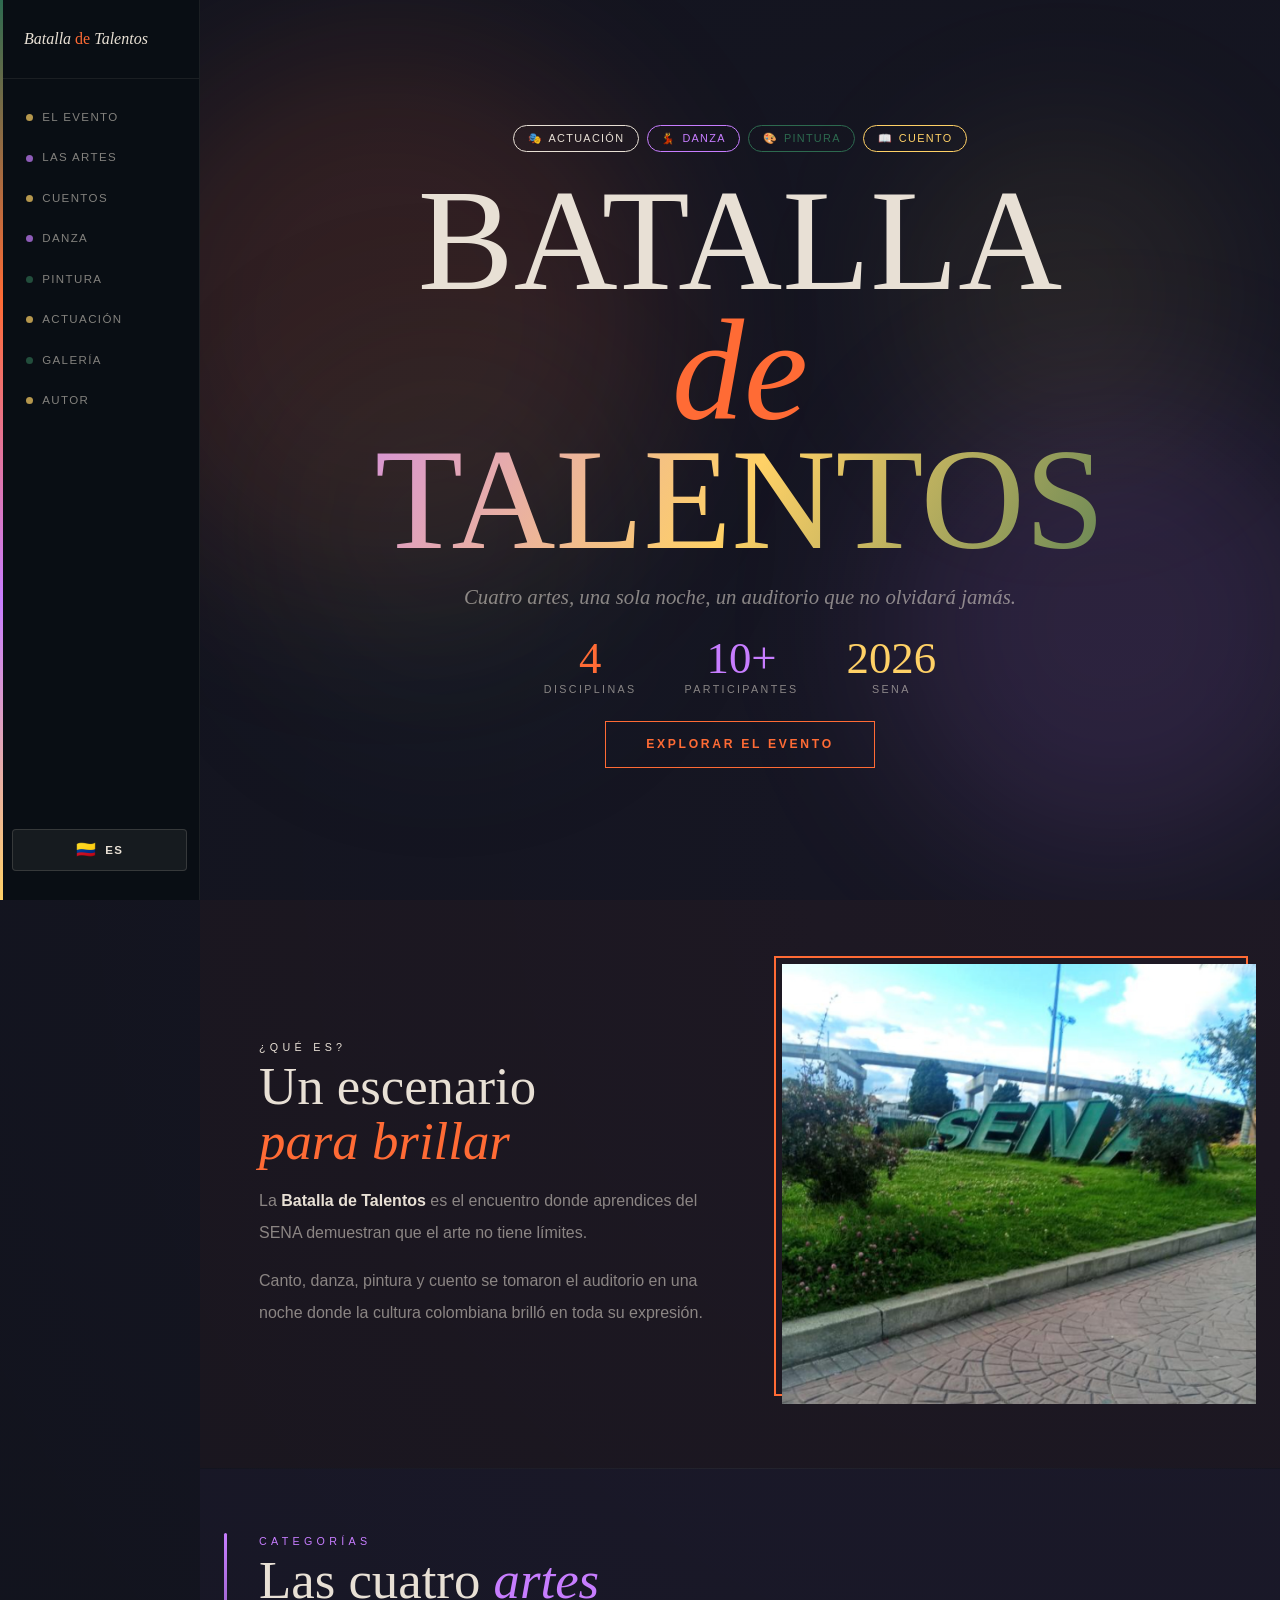
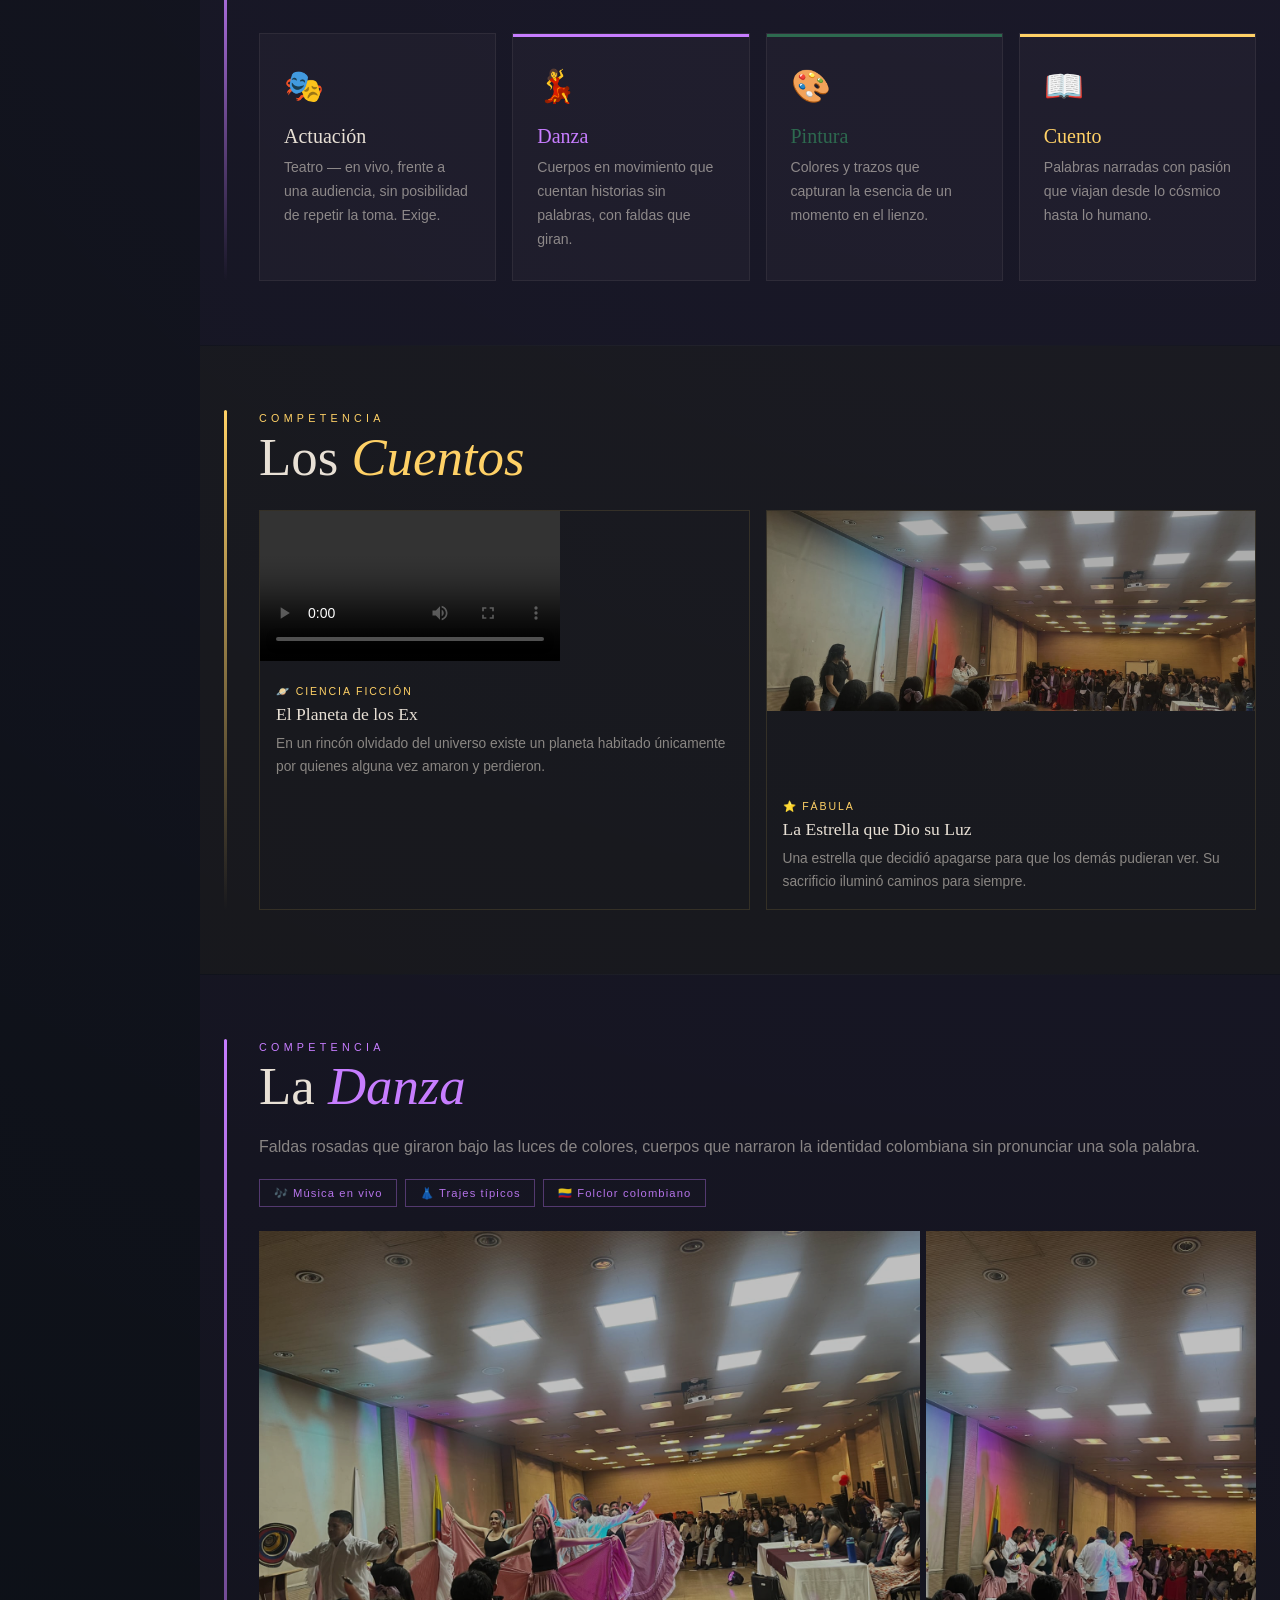
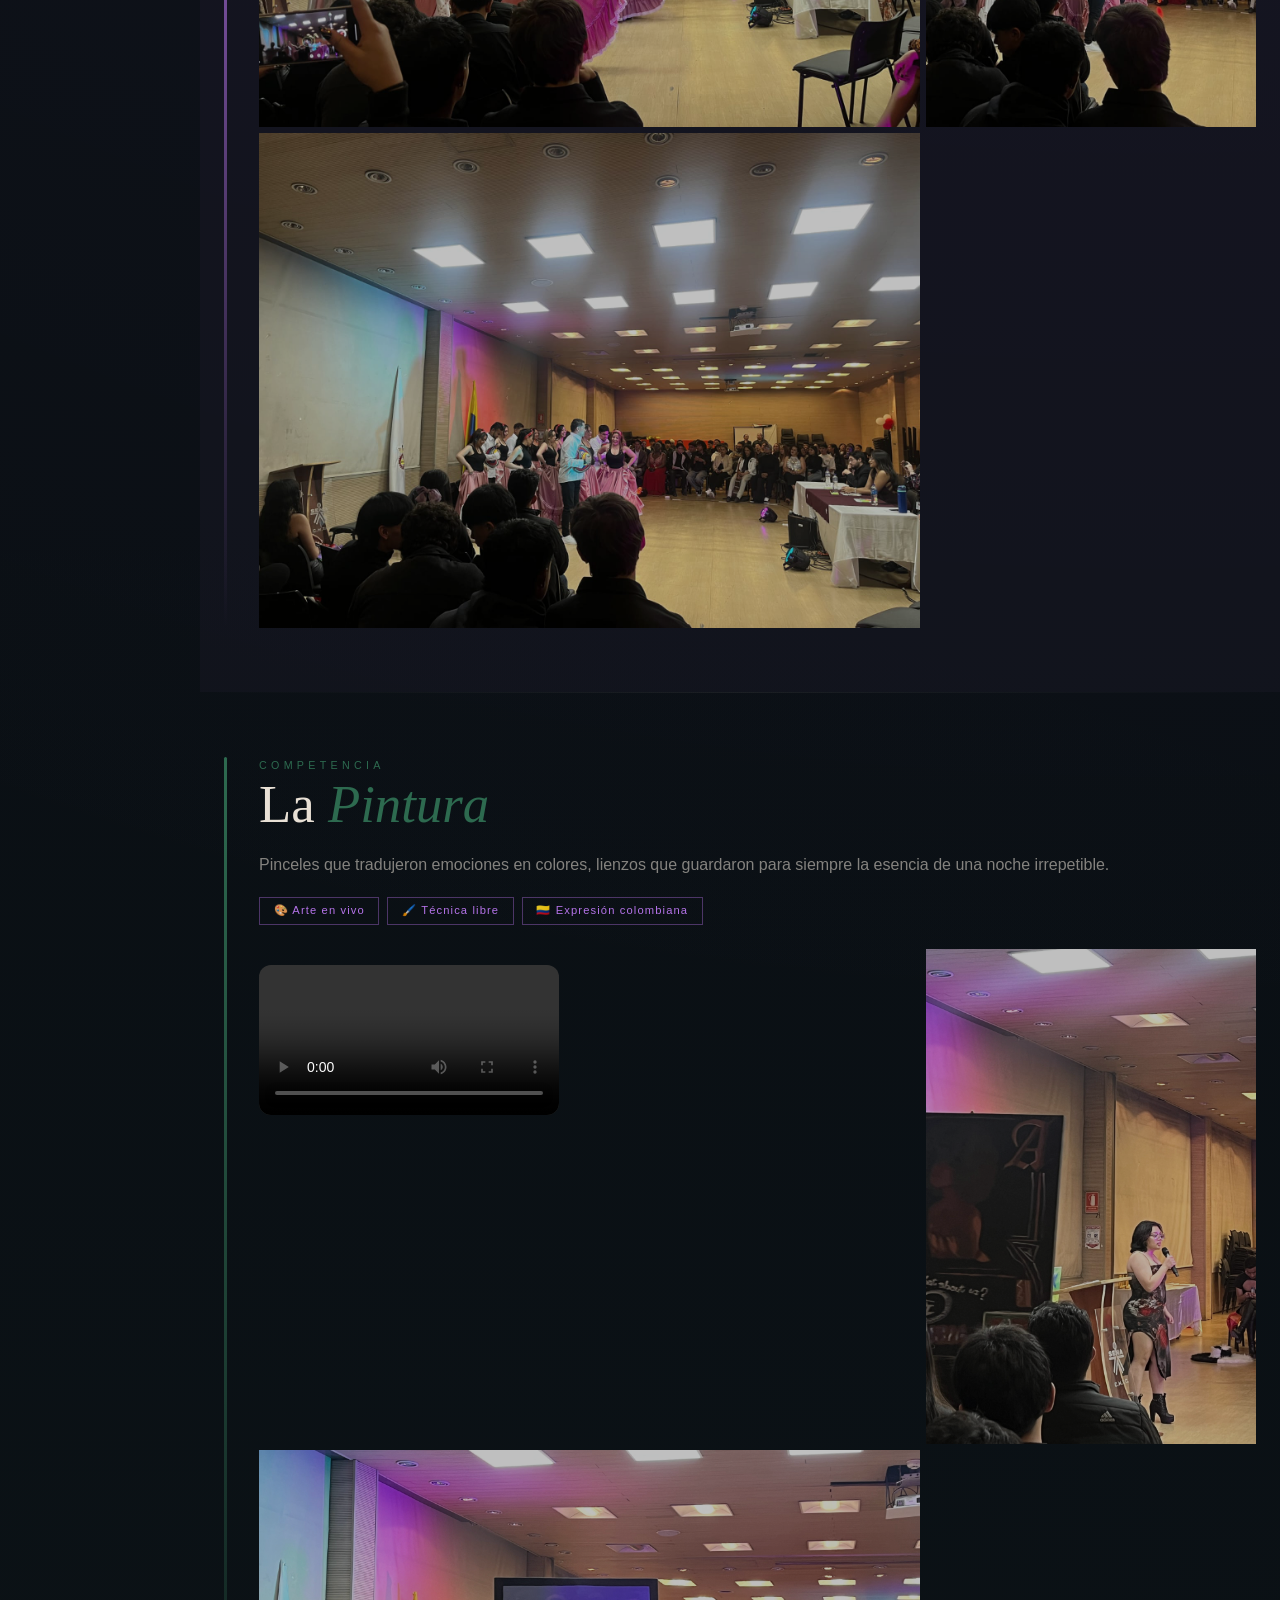
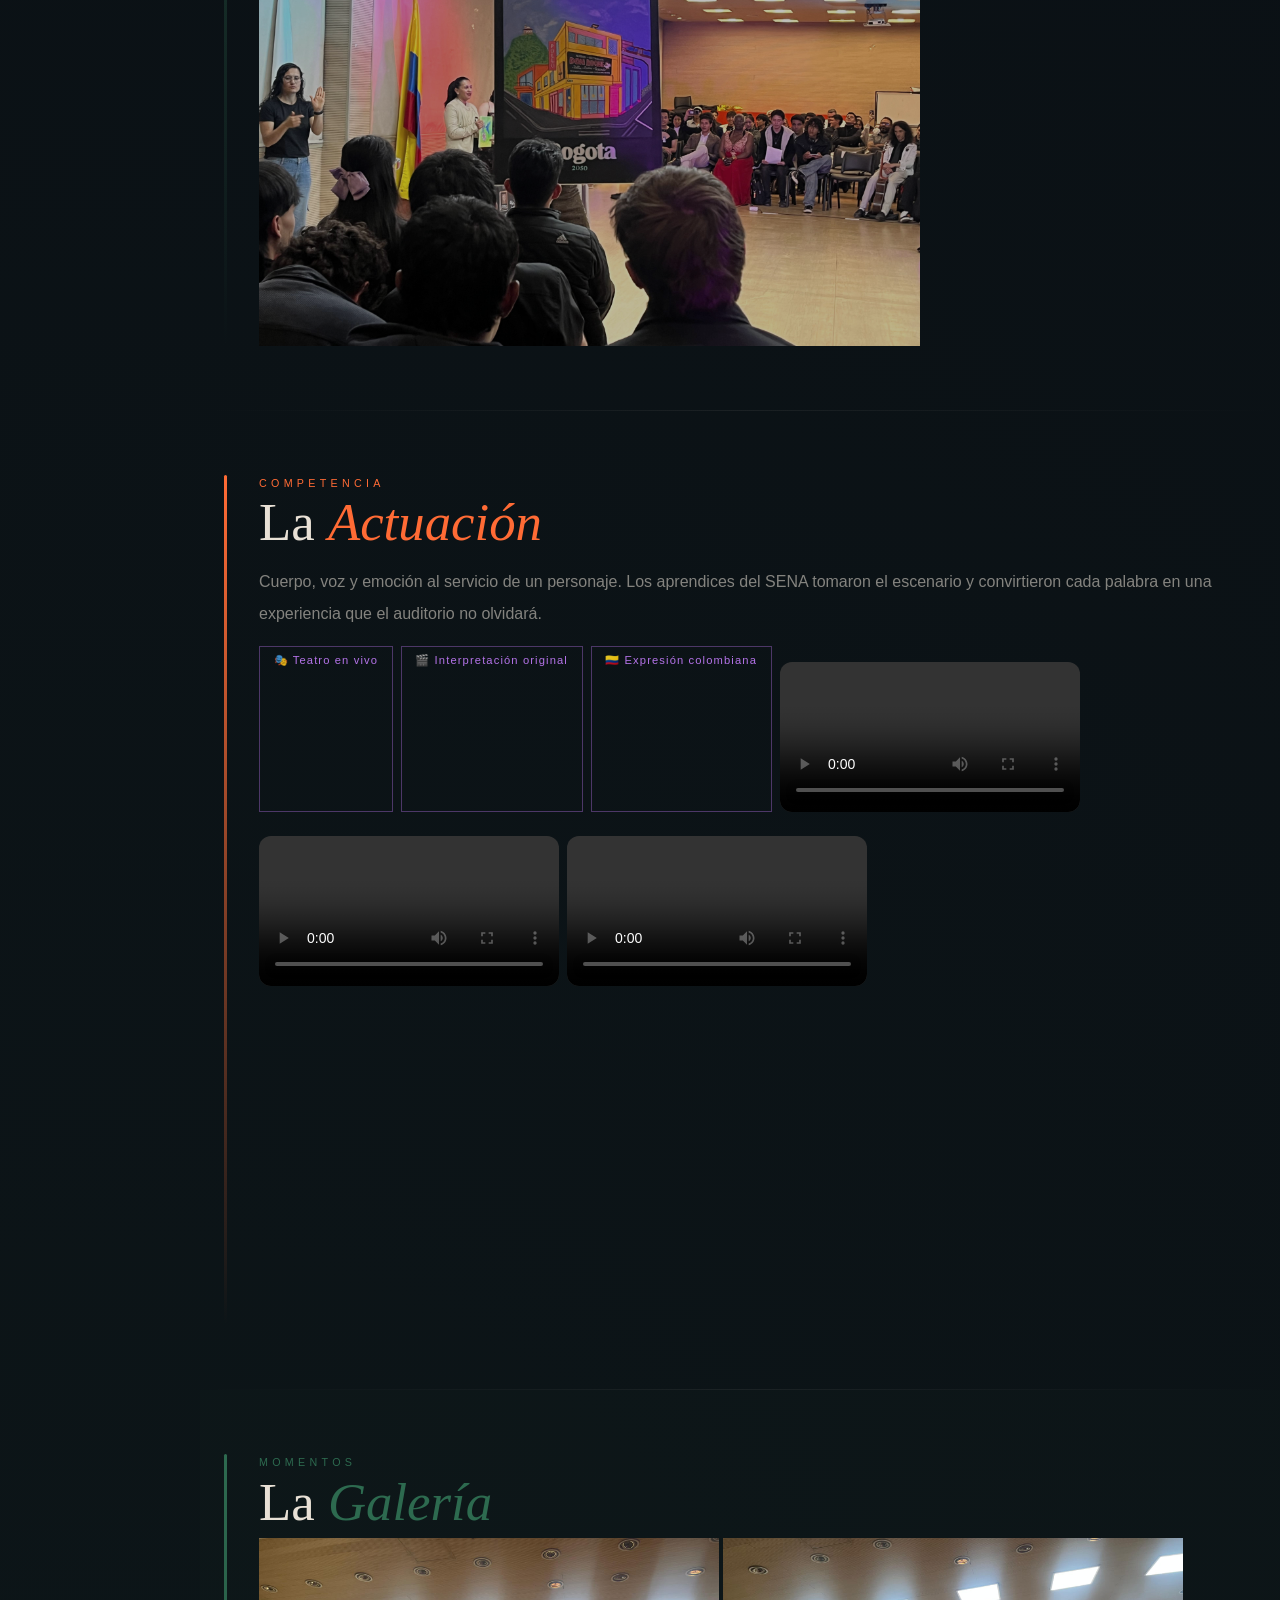
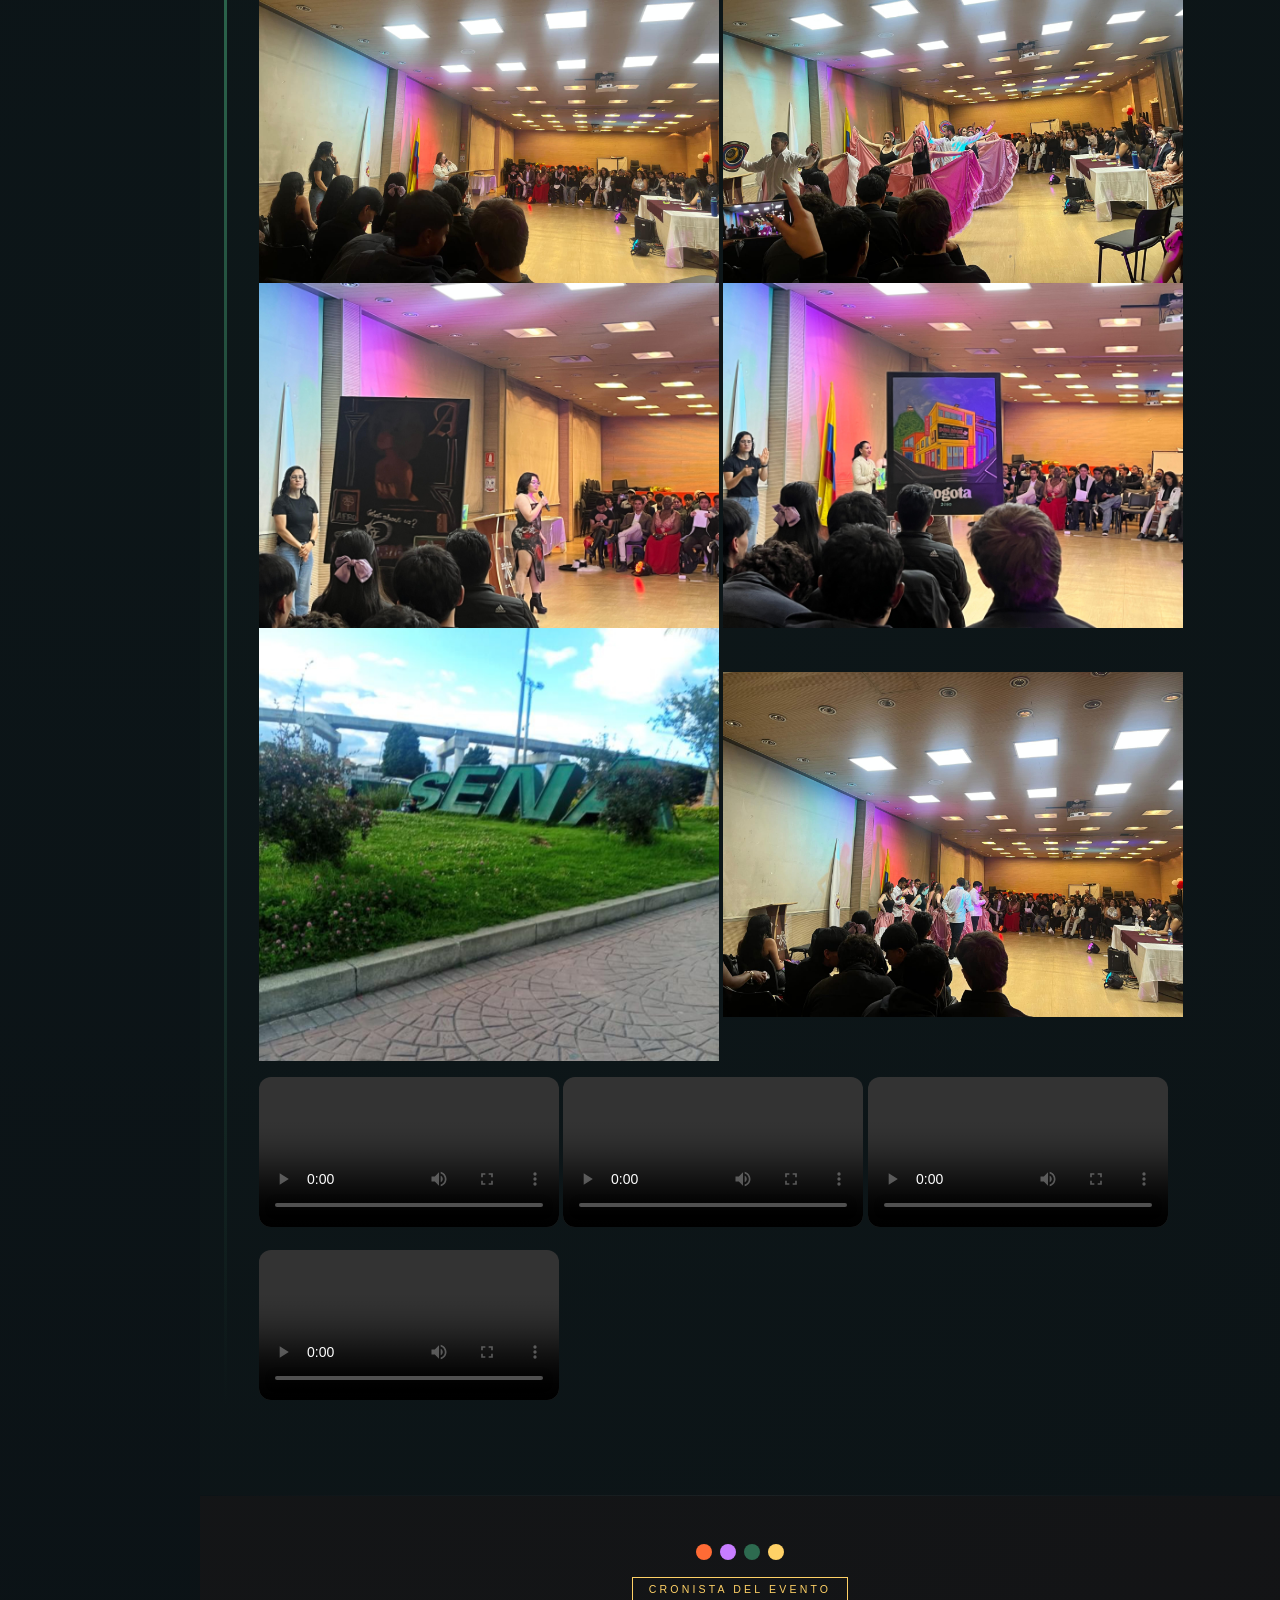
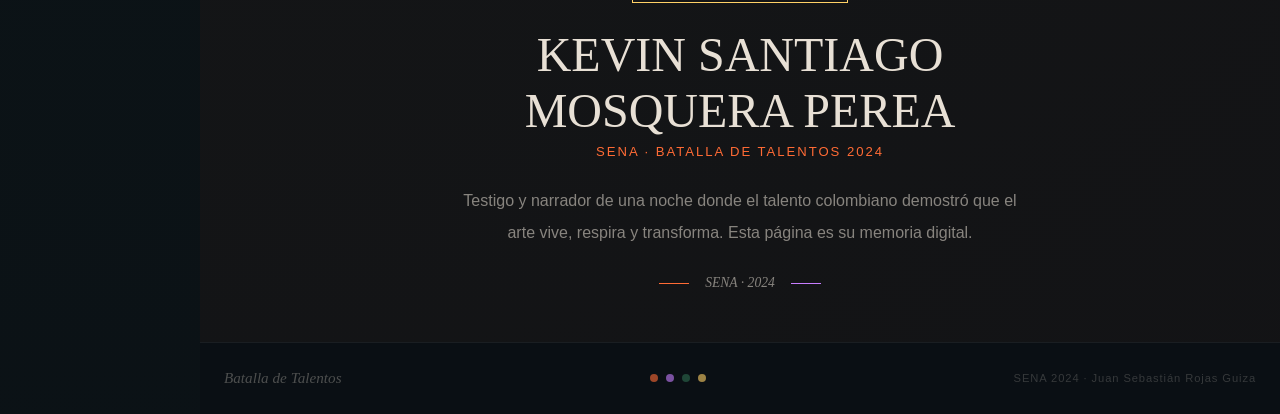
==== commit 88a84a91: "Update index.html" ====
--- a/index.html
+++ b/index.html
@@ -3,7 +3,7 @@
 <head>
   <meta charset="UTF-8" />
   <meta name="viewport" content="width=device-width, initial-scale=1.0" />
-  <title>Batalla de Talentos – SENA 2024</title>
+  <title>Batalla de Talentos – SENA 2026</title>
   <link href="https://cdn.jsdelivr.net/npm/bootstrap@5.3.3/dist/css/bootstrap.min.css" rel="stylesheet">
   <link href="https://fonts.googleapis.com/css2?family=DM+Serif+Display:ital@0;1&family=DM+Sans:wght@300;400;500;600&display=swap" rel="stylesheet">
   <link rel="stylesheet" href="css/styles.css">
@@ -63,7 +63,7 @@
         <div class="stat-label" data-i18n="stat-participantes">Participantes</div>
       </div>
       <div class="stat text-center">
-        <div class="stat-num text-cuento">2024</div>
+        <div class="stat-num text-cuento">2026</div>
         <div class="stat-label">SENA</div>
       </div>
     </div>
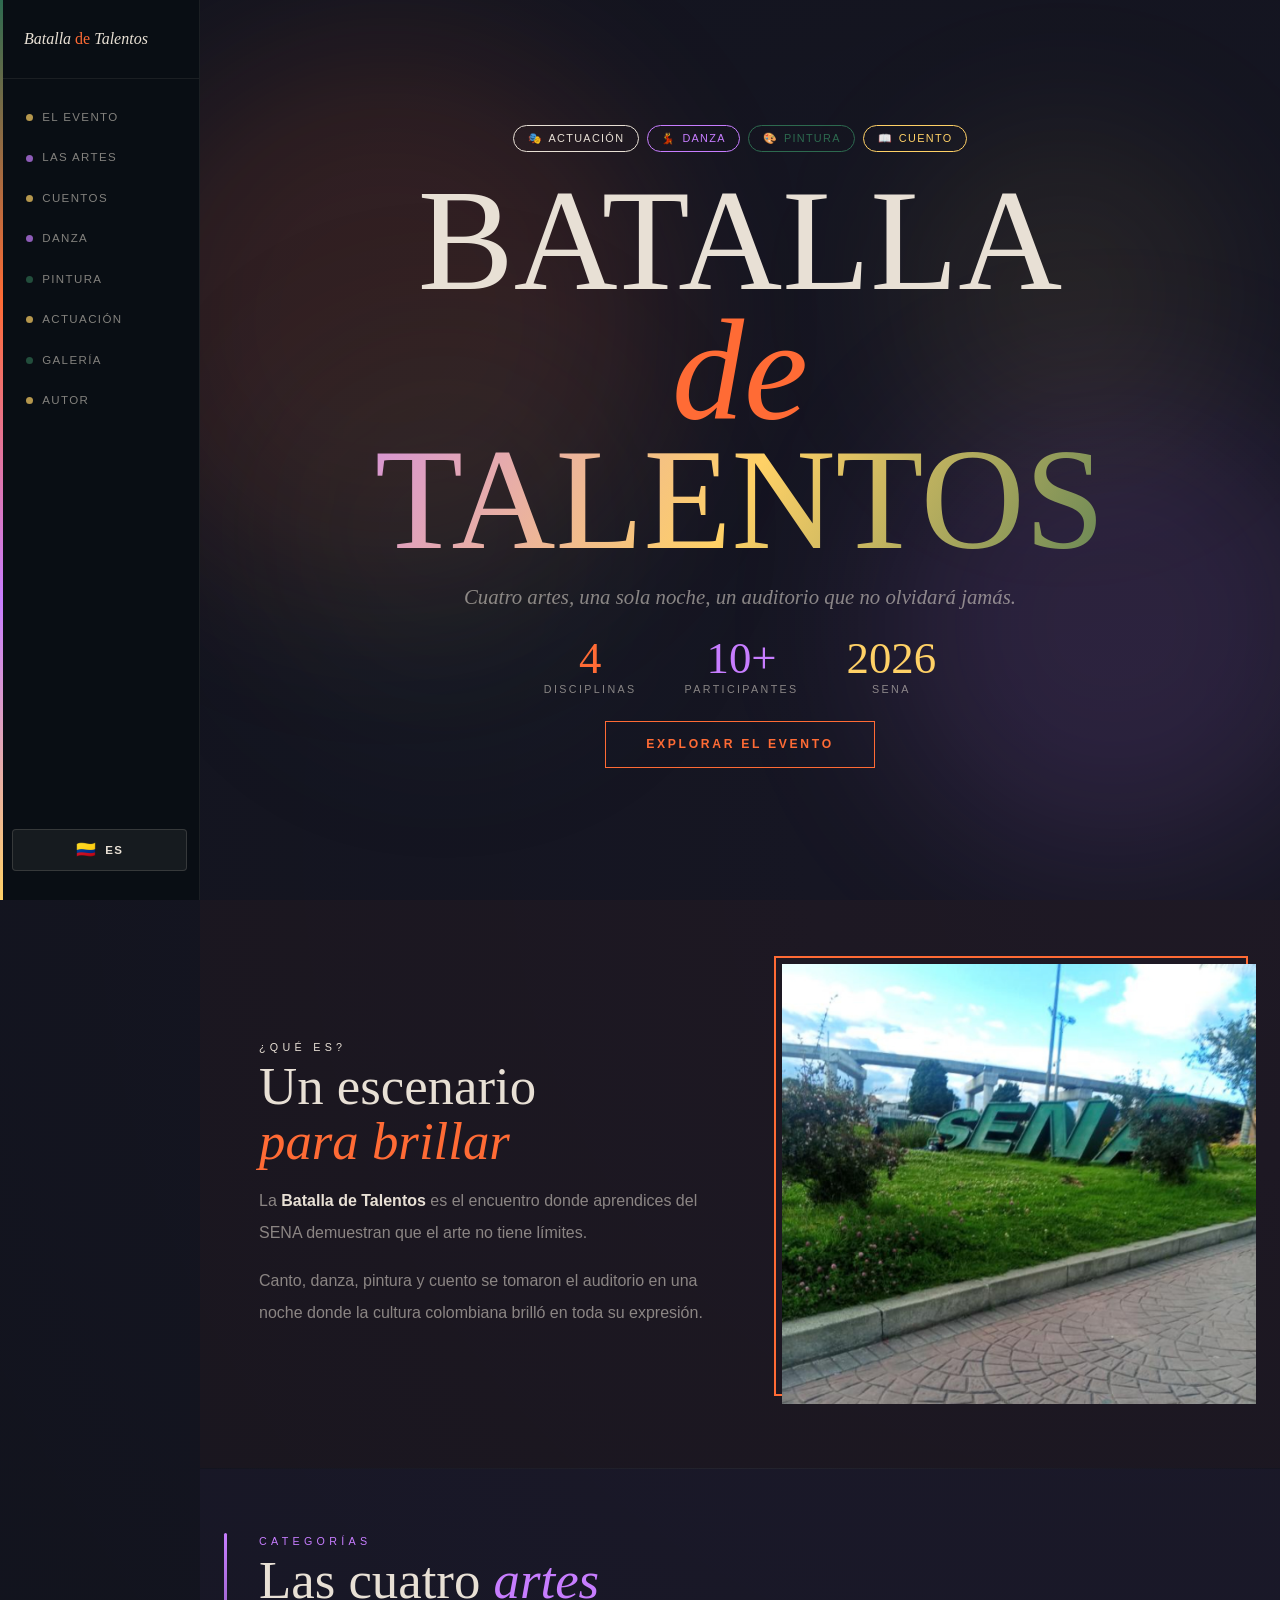
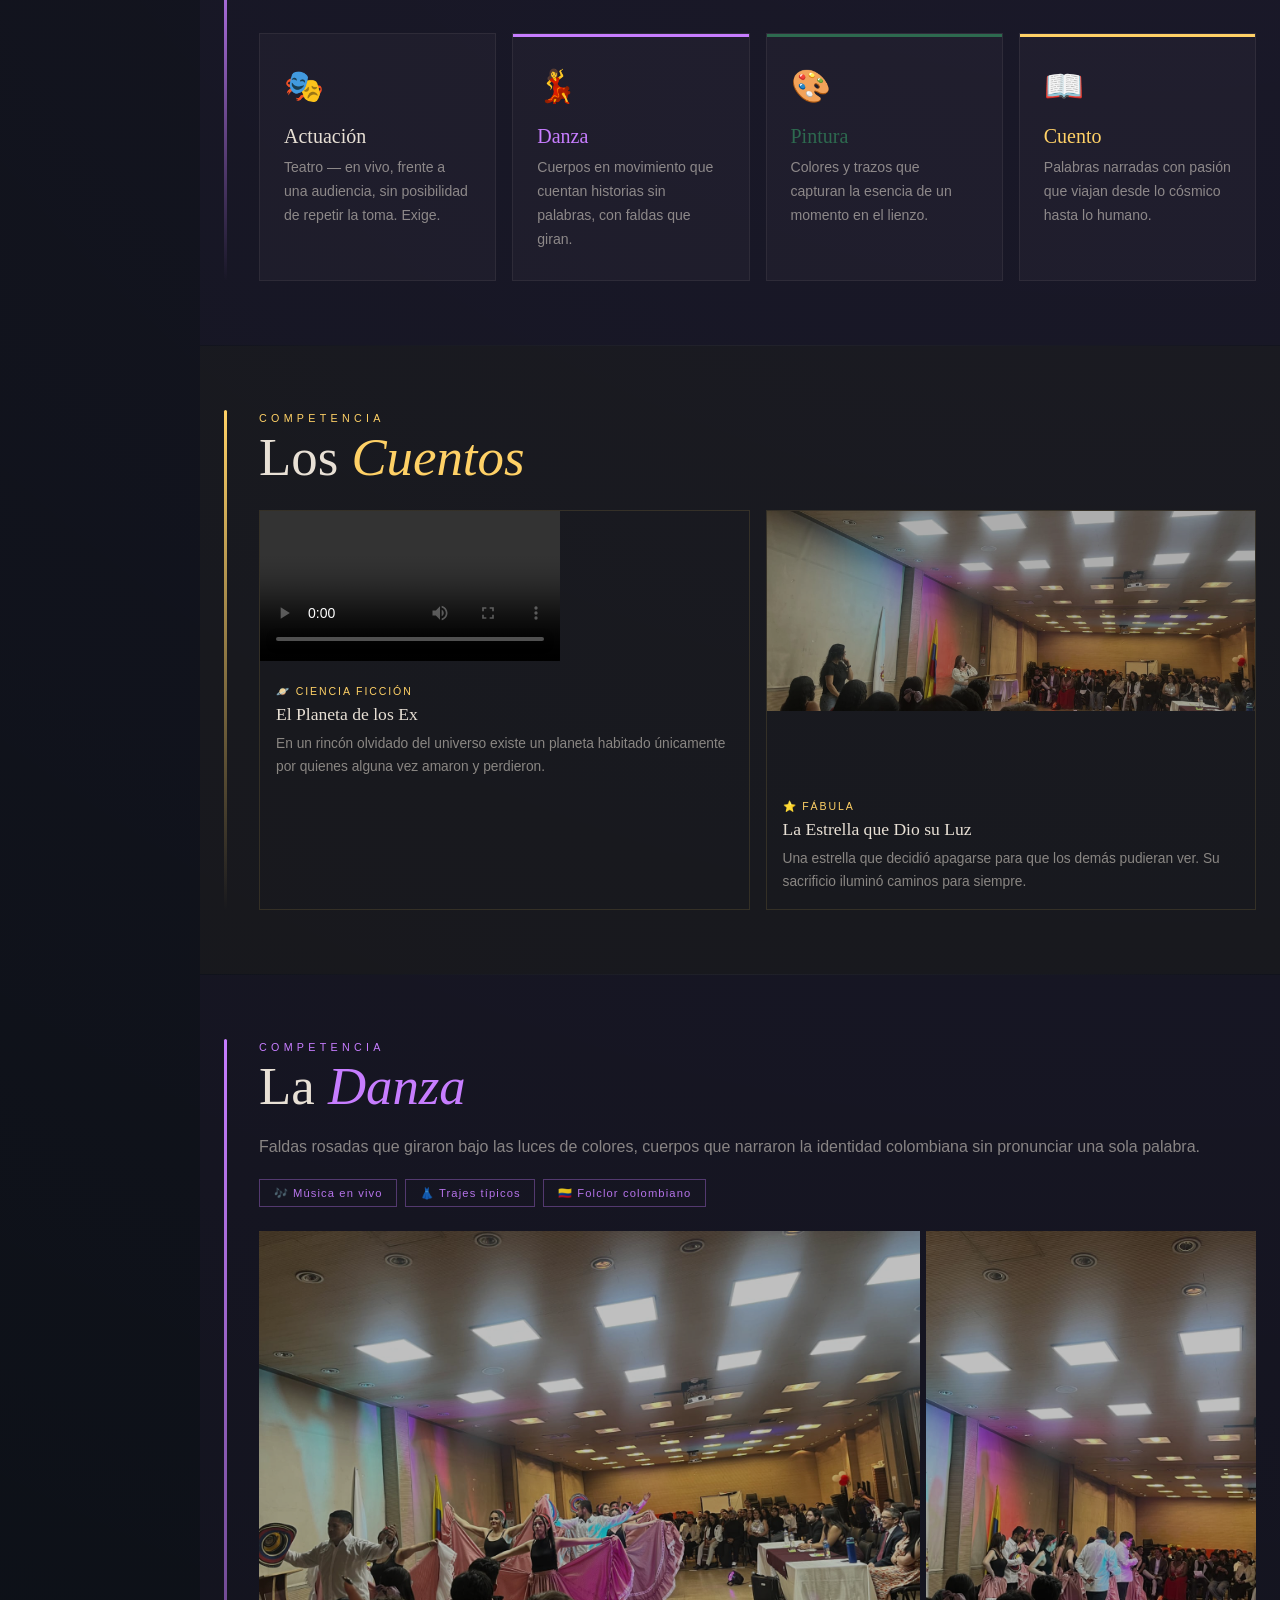
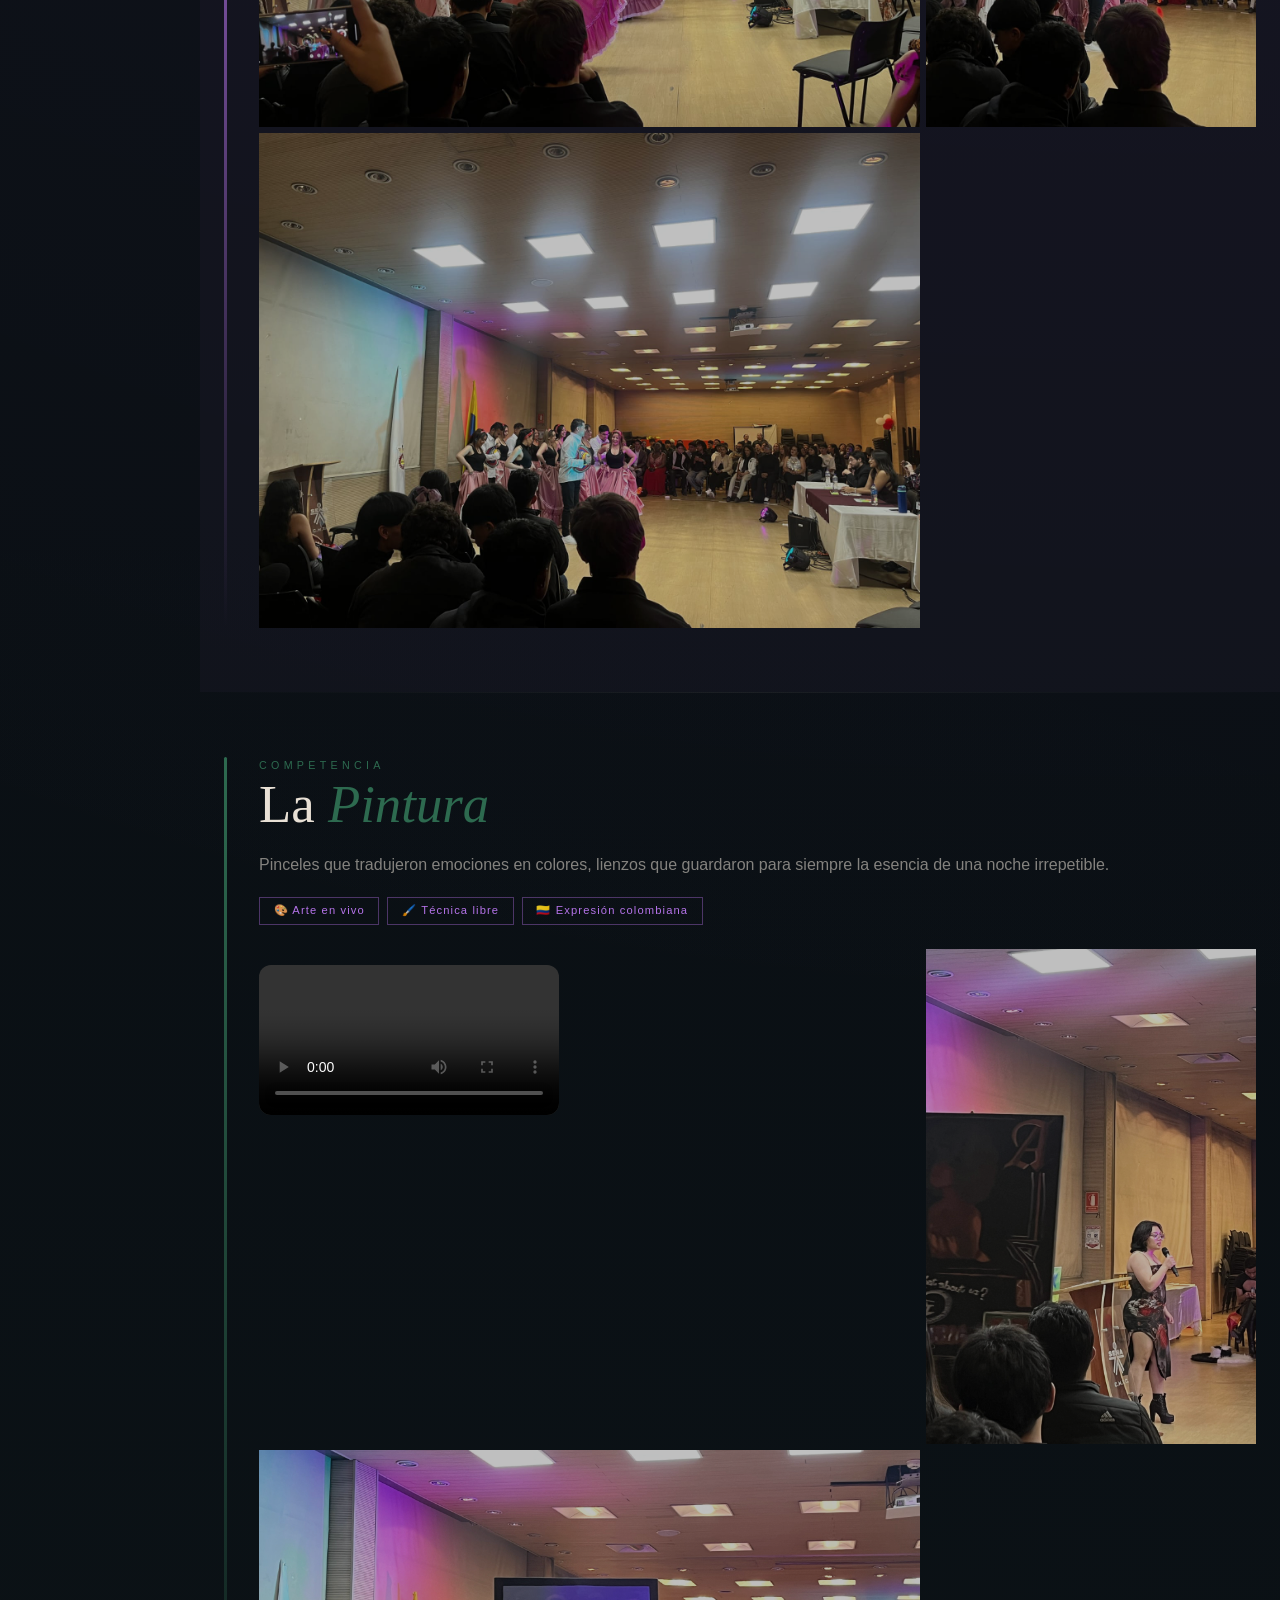
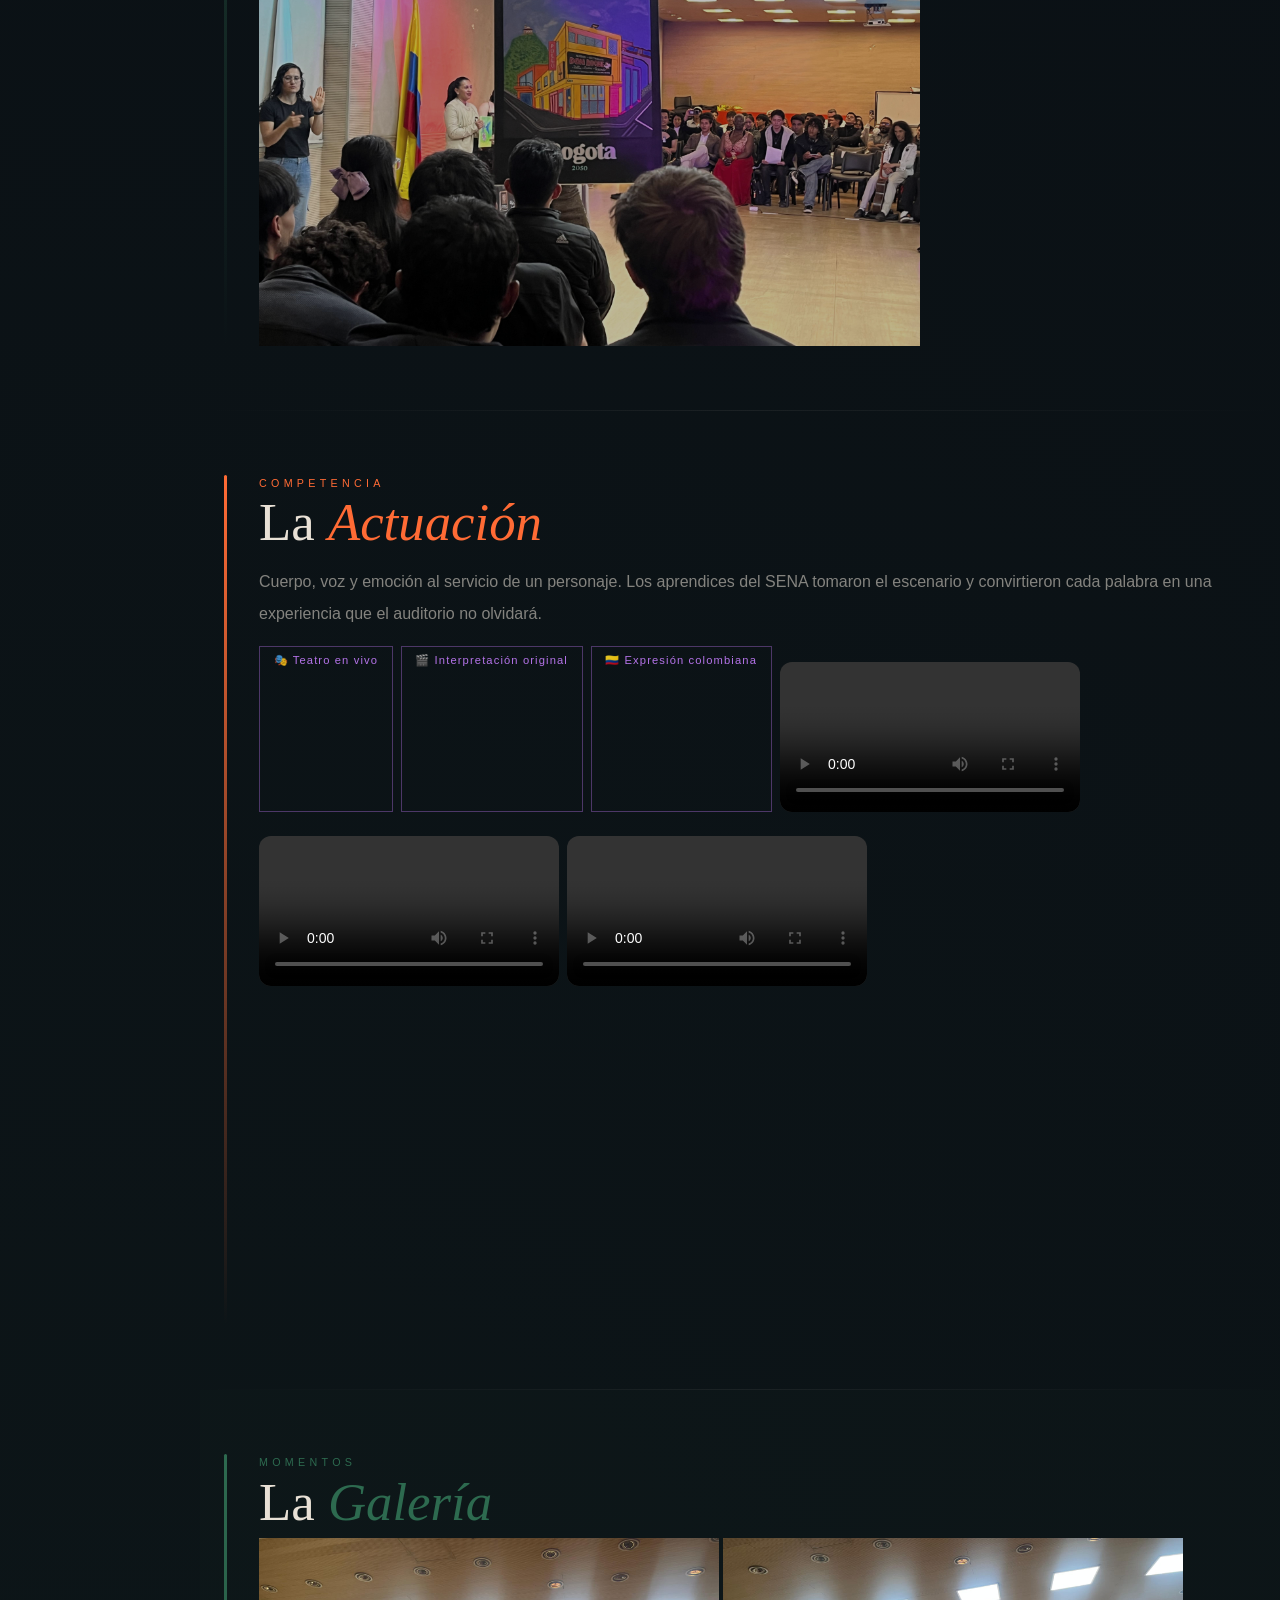
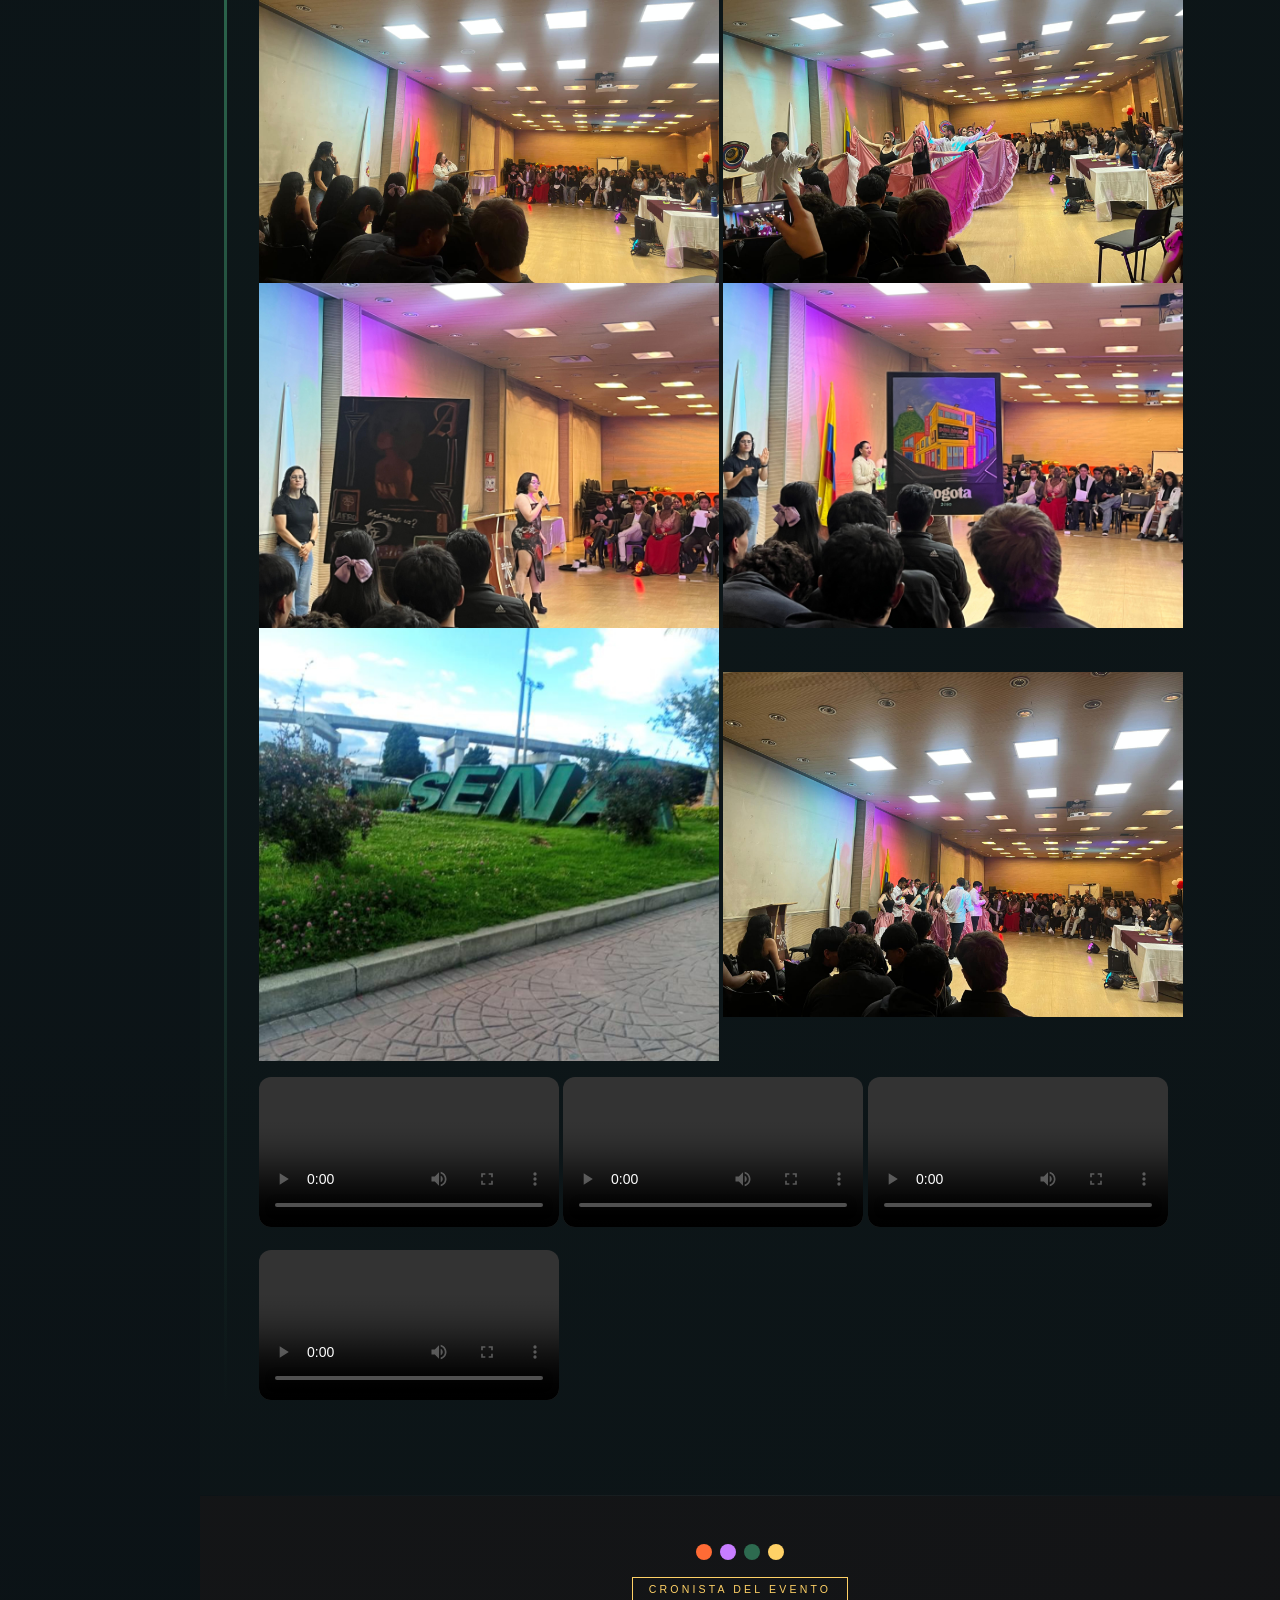
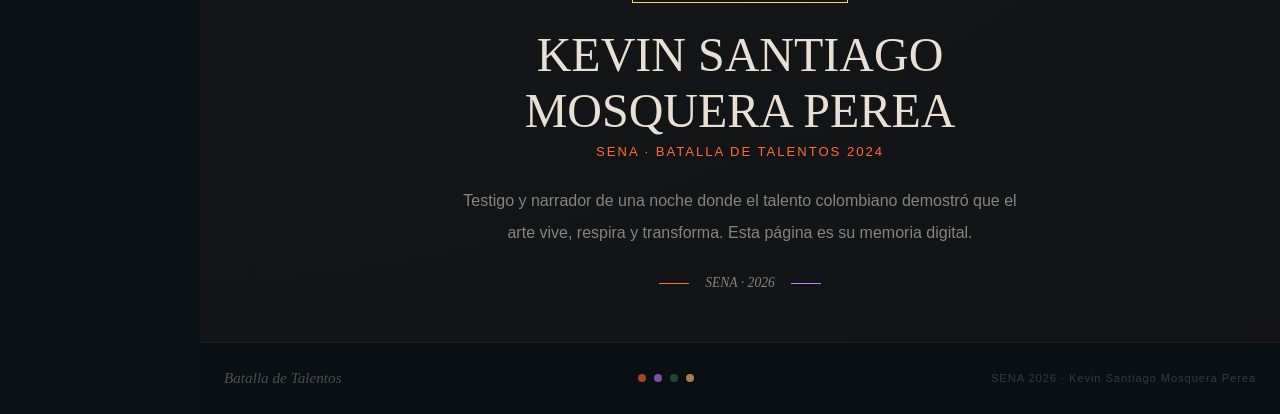
==== commit 96103acd: "Update year and author in index.html" ====
--- a/index.html
+++ b/index.html
@@ -331,7 +331,7 @@
       <p class="text-tinta lh-lg mb-4" data-i18n="autor-p">Testigo y narrador de una noche donde el talento colombiano demostró que el arte vive, respira y transforma. Esta página es su memoria digital.</p>
       <div class="autor-sep">
         <span class="as-line" style="background:var(--canto)"></span>
-        <em class="font-display-italic text-tinta" style="font-size:.85rem;">SENA · 2024</em>
+        <em class="font-display-italic text-tinta" style="font-size:.85rem;">SENA · 2026</em>
         <span class="as-line" style="background:var(--danza)"></span>
       </div>
     </div>
@@ -348,7 +348,7 @@
       <span class="footer-dot" style="background:var(--pintura);opacity:.6"></span>
       <span class="footer-dot" style="background:var(--cuento);opacity:.6"></span>
     </div>
-    <span style="font-size:.7rem;color:rgba(232,224,213,.2);letter-spacing:.08em;">SENA 2024 · Juan Sebastián Rojas Guiza</span>
+    <span style="font-size:.7rem;color:rgba(232,224,213,.2);letter-spacing:.08em;">SENA 2026 · Kevin Santiago Mosquera Perea</span>
   </div>
 </footer>
 
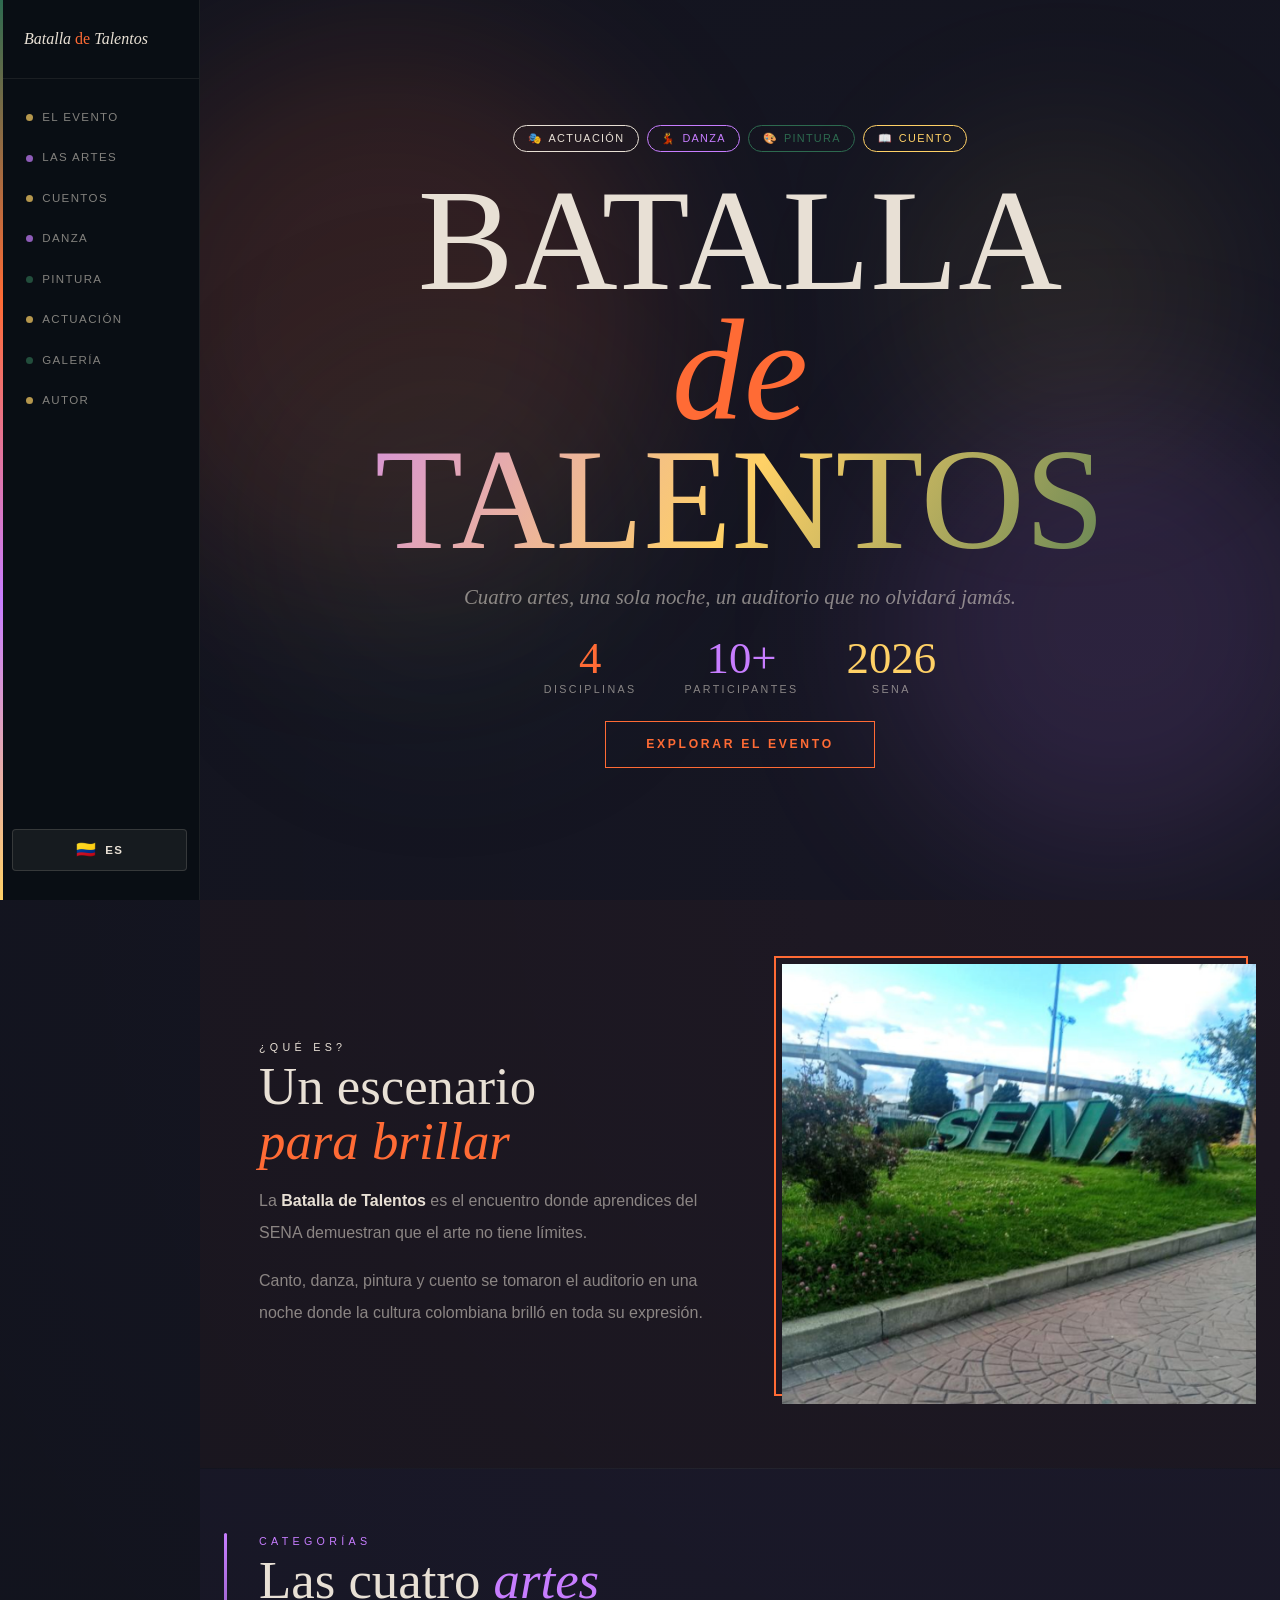
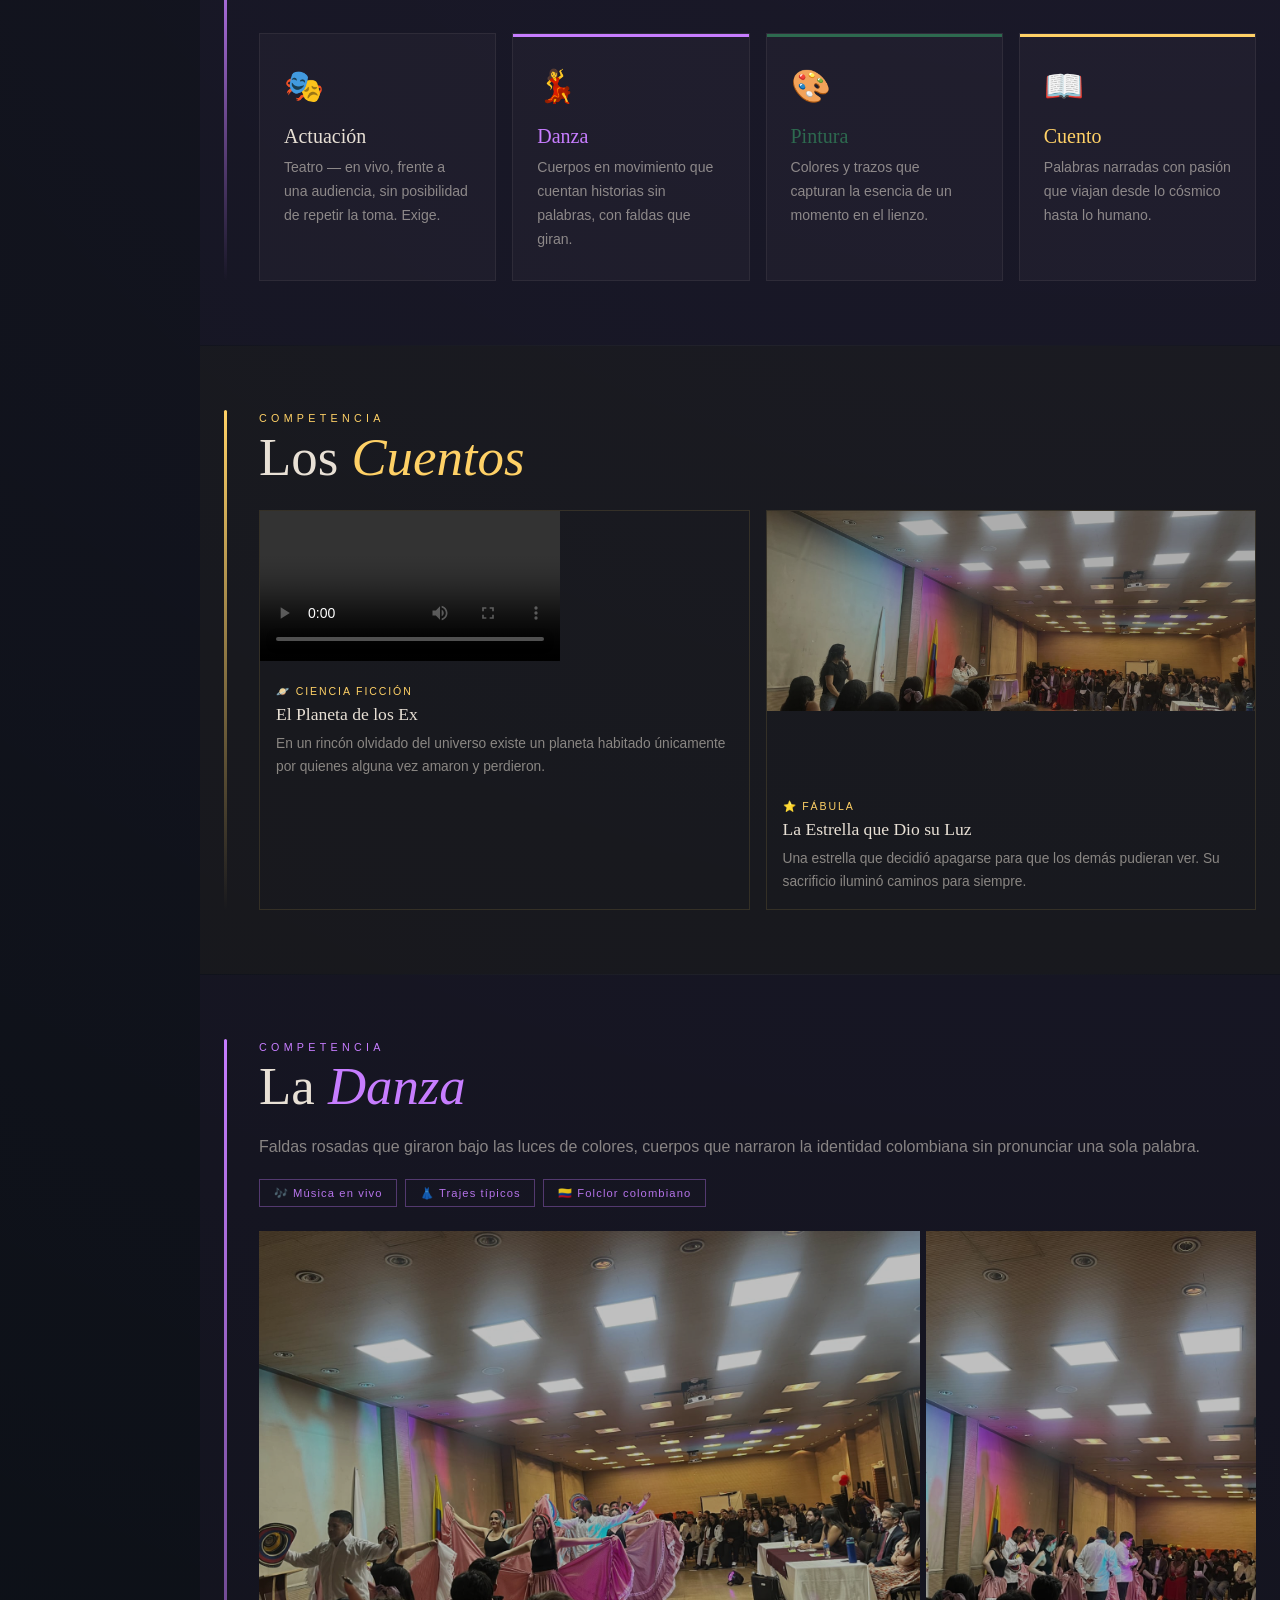
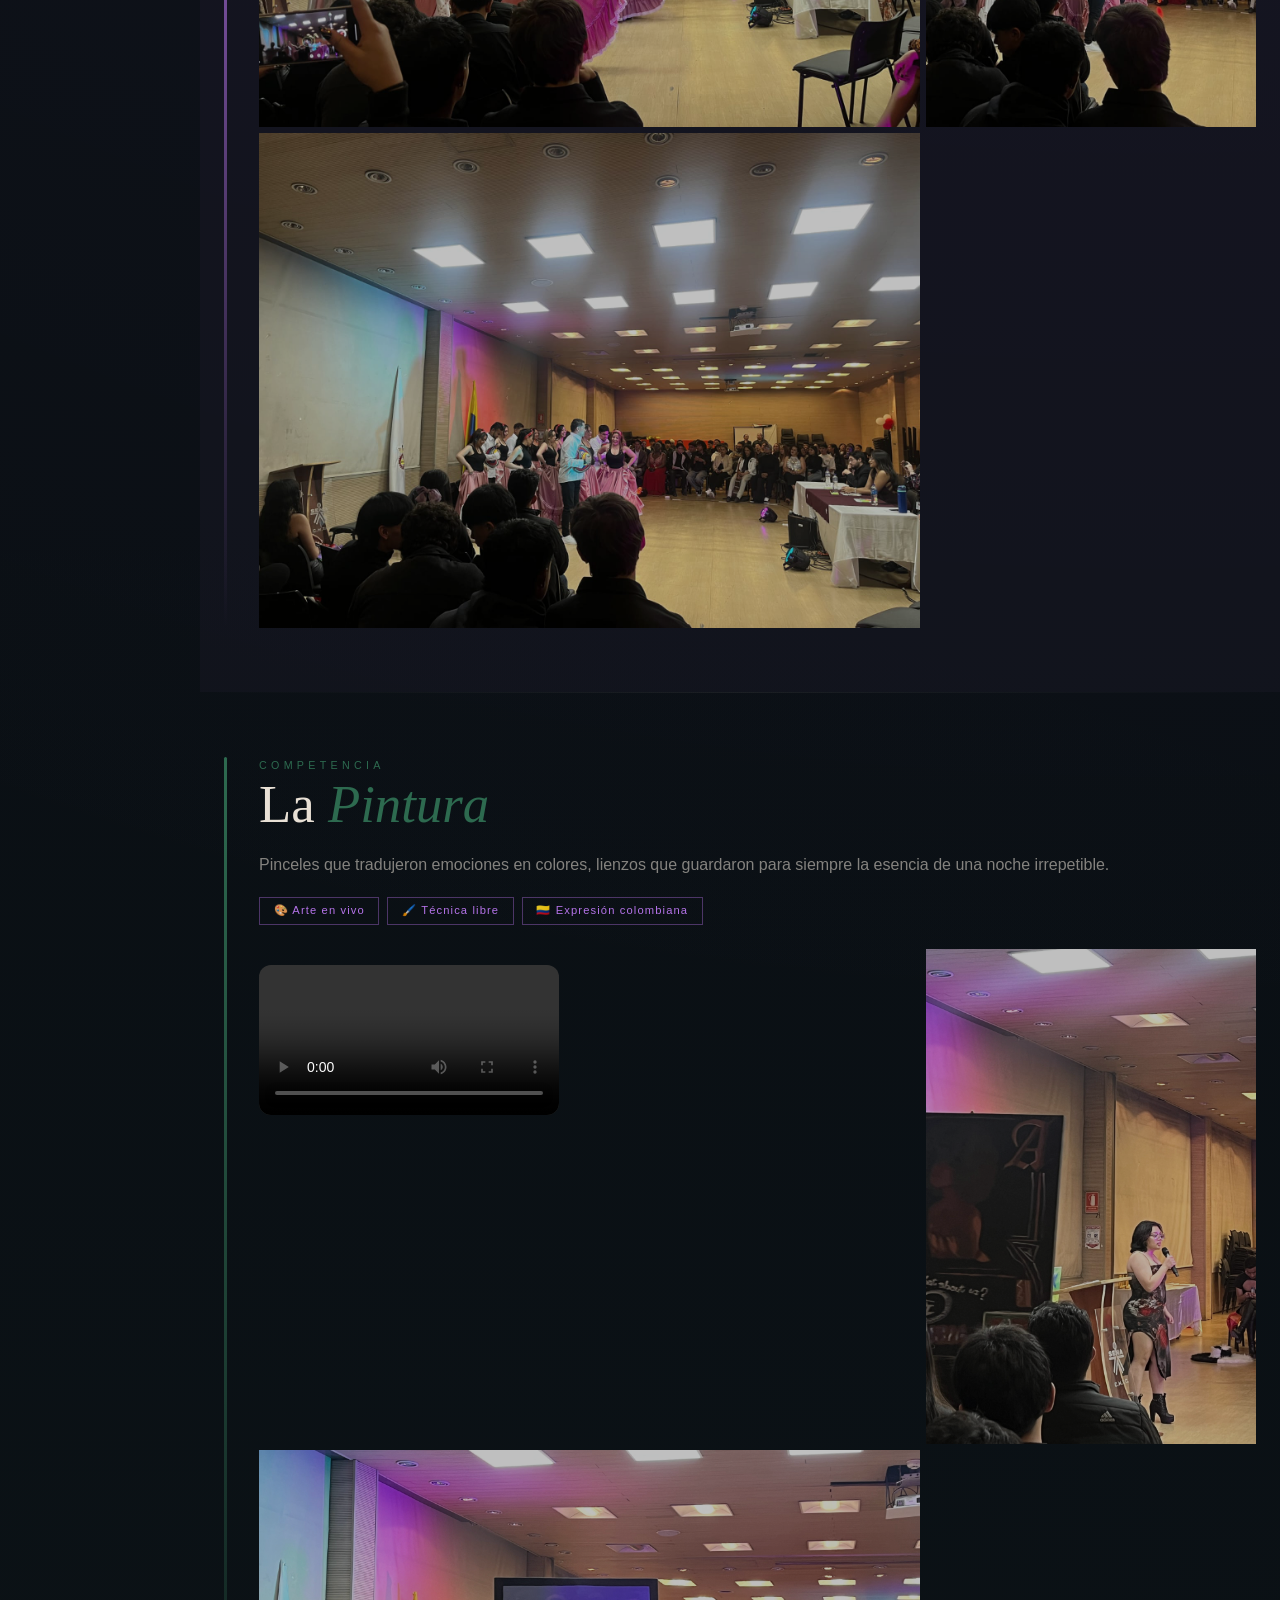
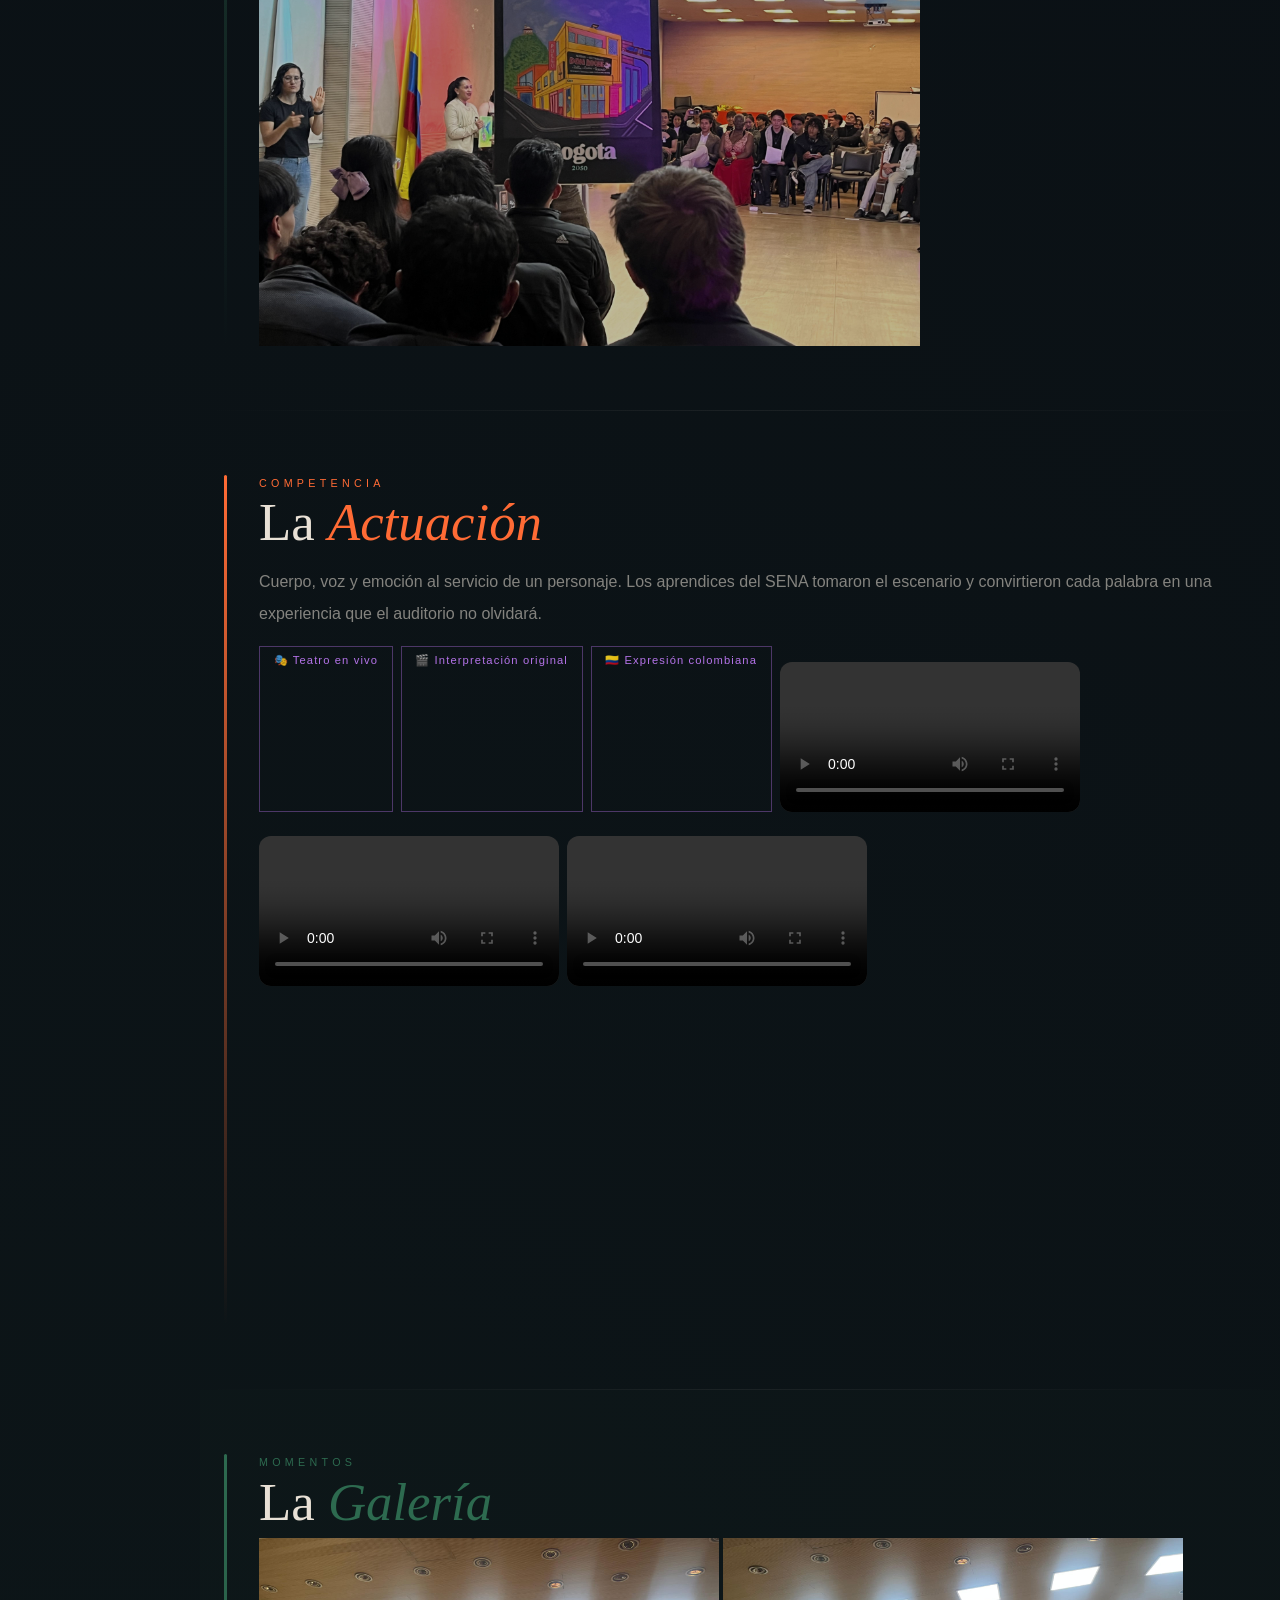
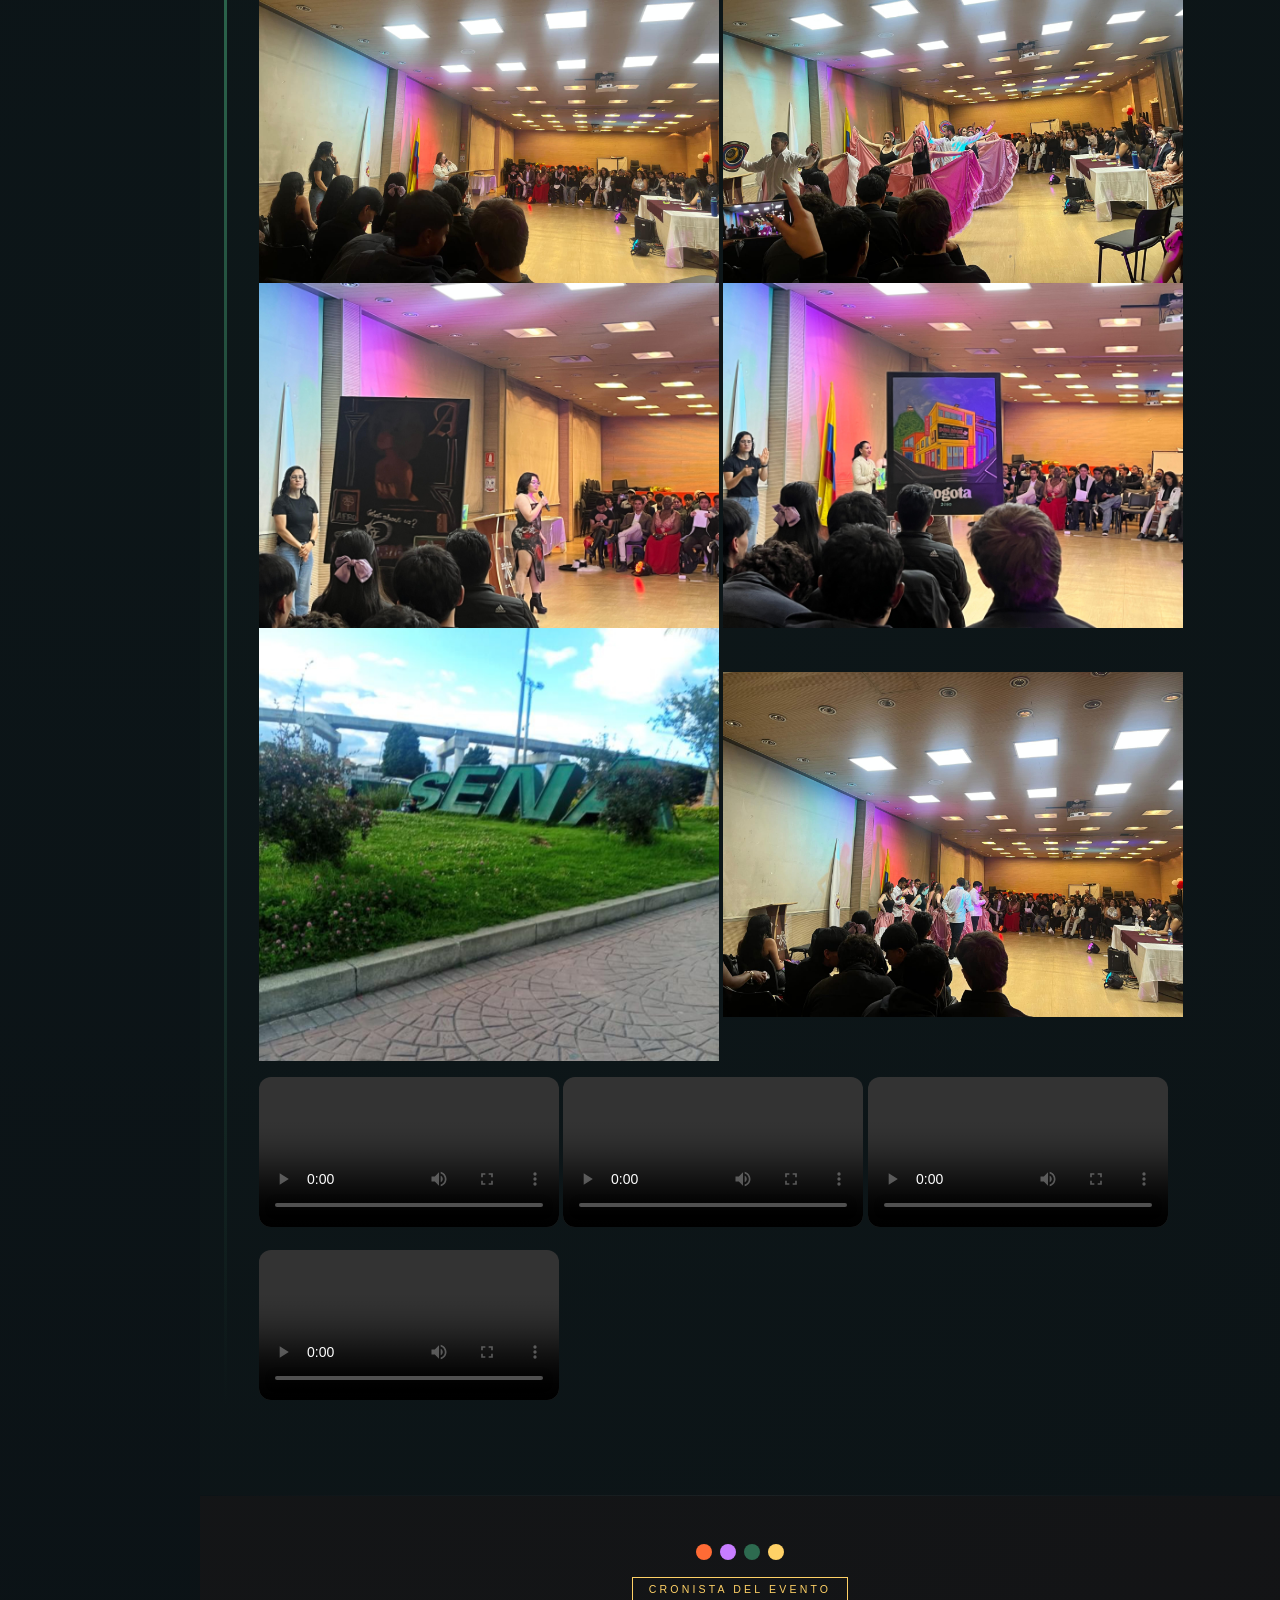
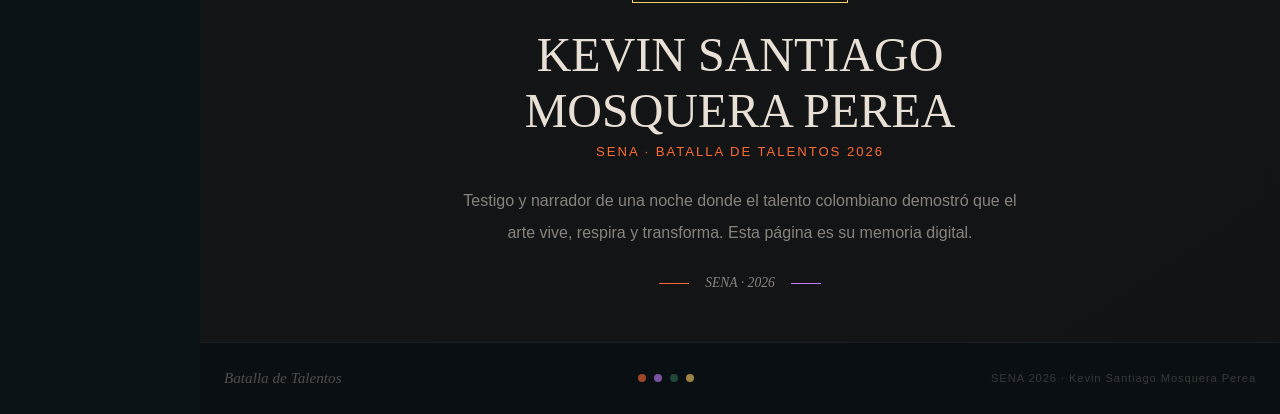
==== commit 7ccf3ba4: "Update event year from 2024 to 2026" ====
--- a/index.html
+++ b/index.html
@@ -327,7 +327,7 @@
       </div>
       <div class="autor-badge mb-4" data-i18n="autor-badge">Cronista del evento</div>
       <h2 class="autor-name mb-1">KEVIN SANTIAGO<br>MOSQUERA PEREA</h2>
-      <p class="text-canto mb-4" style="font-size:.82rem;letter-spacing:.15em;text-transform:uppercase;">SENA · Batalla de Talentos 2024</p>
+      <p class="text-canto mb-4" style="font-size:.82rem;letter-spacing:.15em;text-transform:uppercase;">SENA · Batalla de Talentos 2026</p>
       <p class="text-tinta lh-lg mb-4" data-i18n="autor-p">Testigo y narrador de una noche donde el talento colombiano demostró que el arte vive, respira y transforma. Esta página es su memoria digital.</p>
       <div class="autor-sep">
         <span class="as-line" style="background:var(--canto)"></span>
